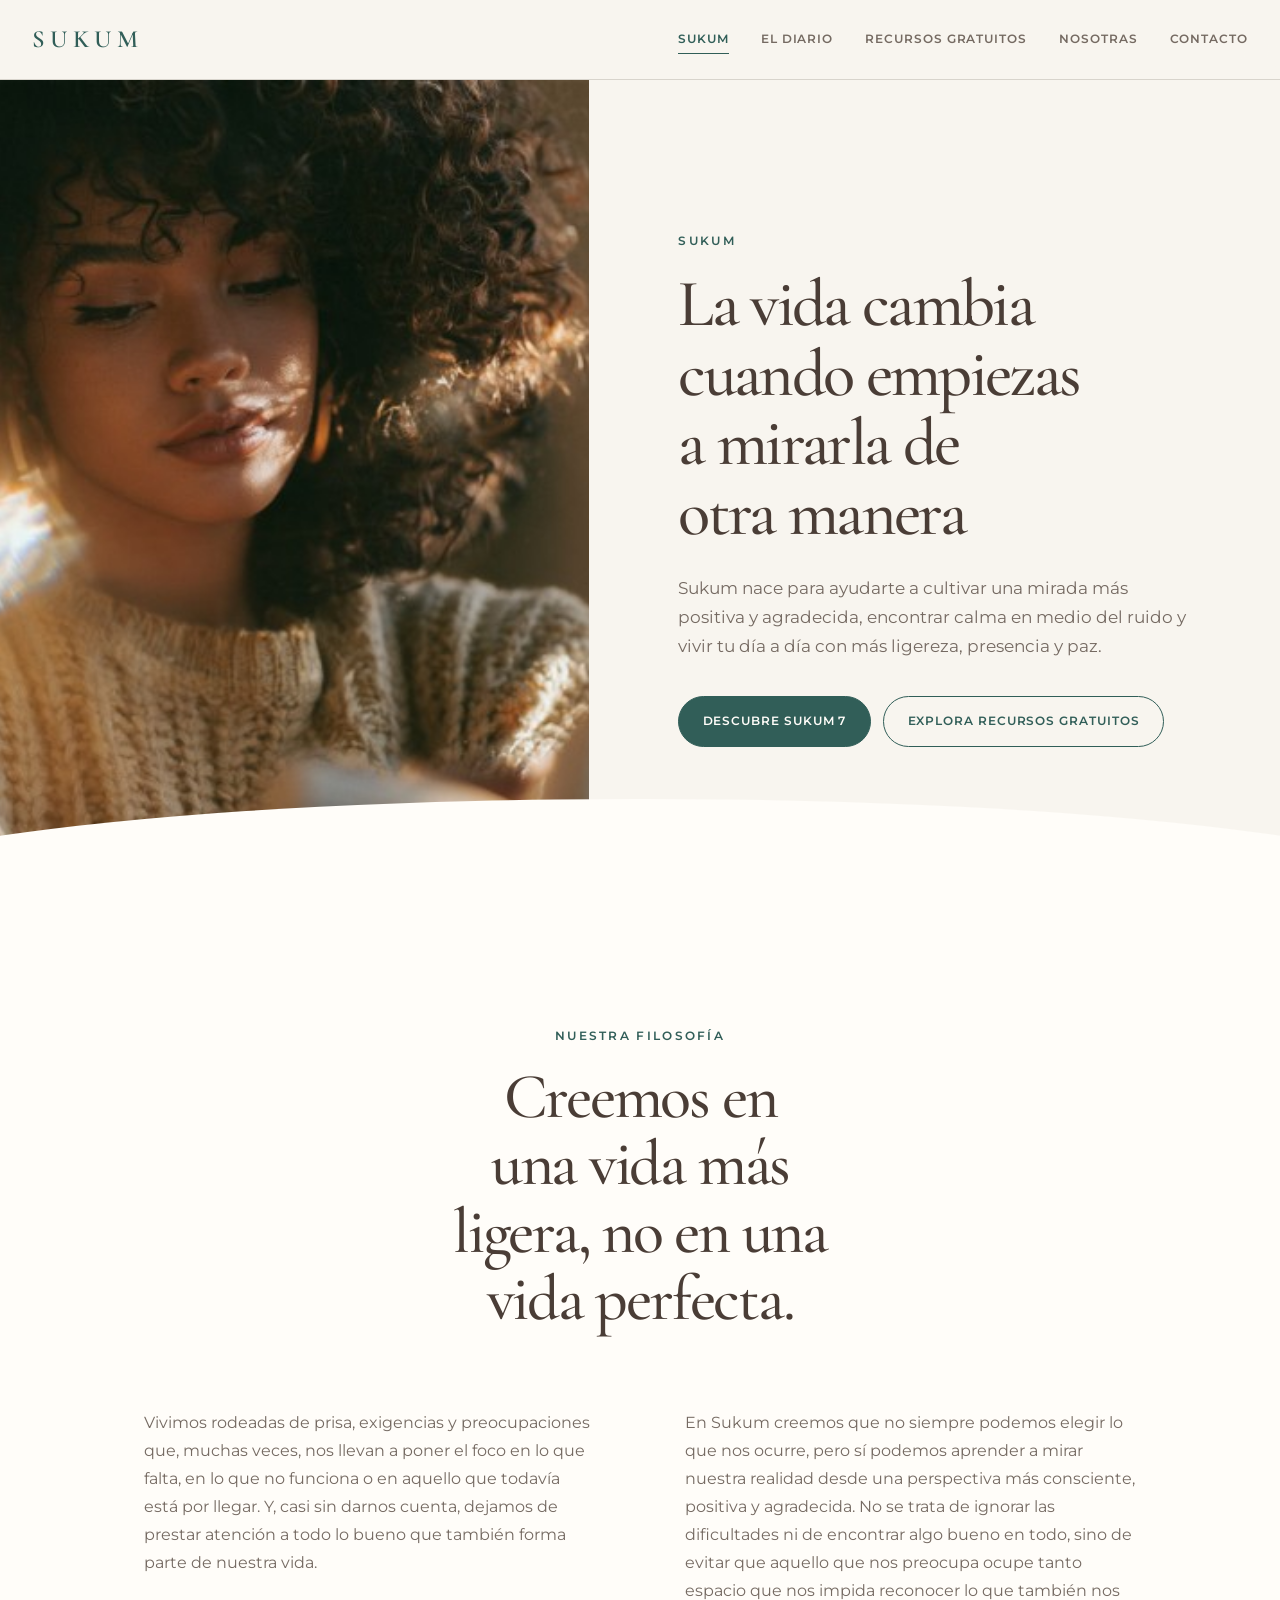
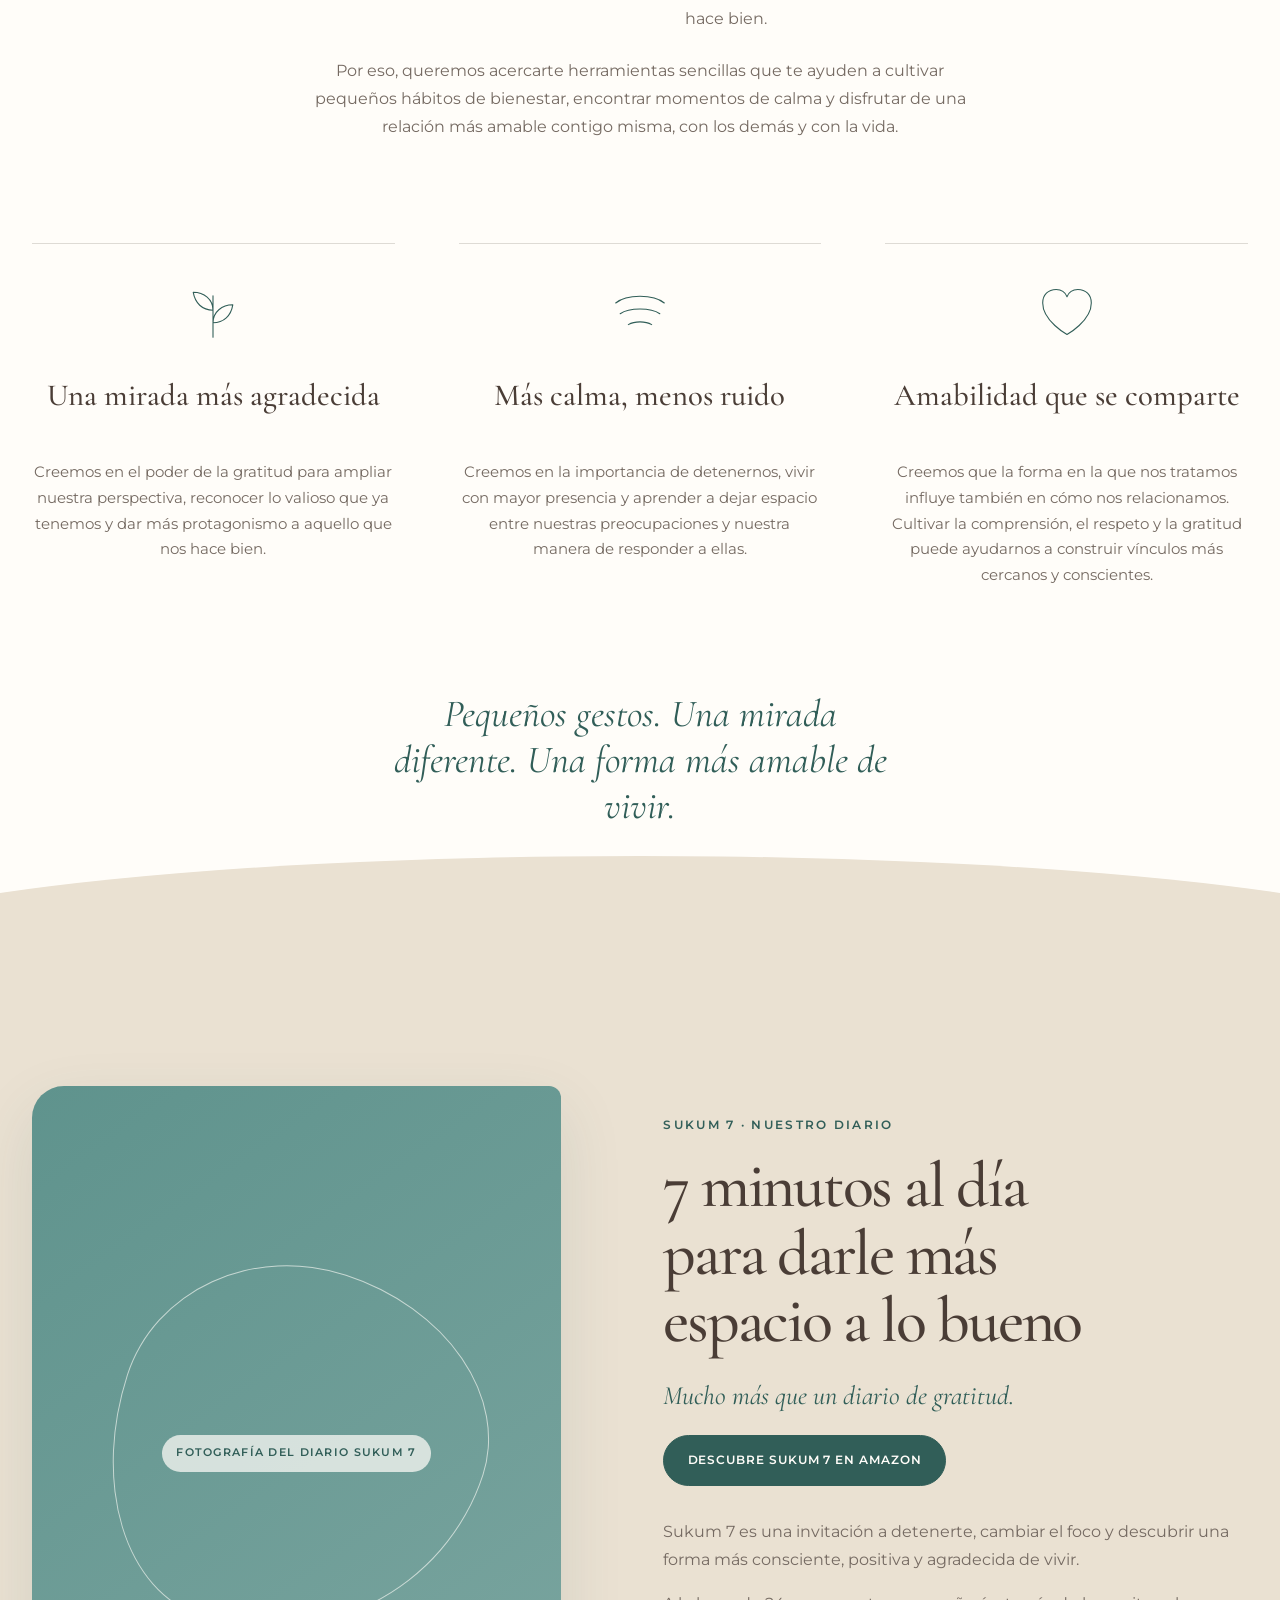
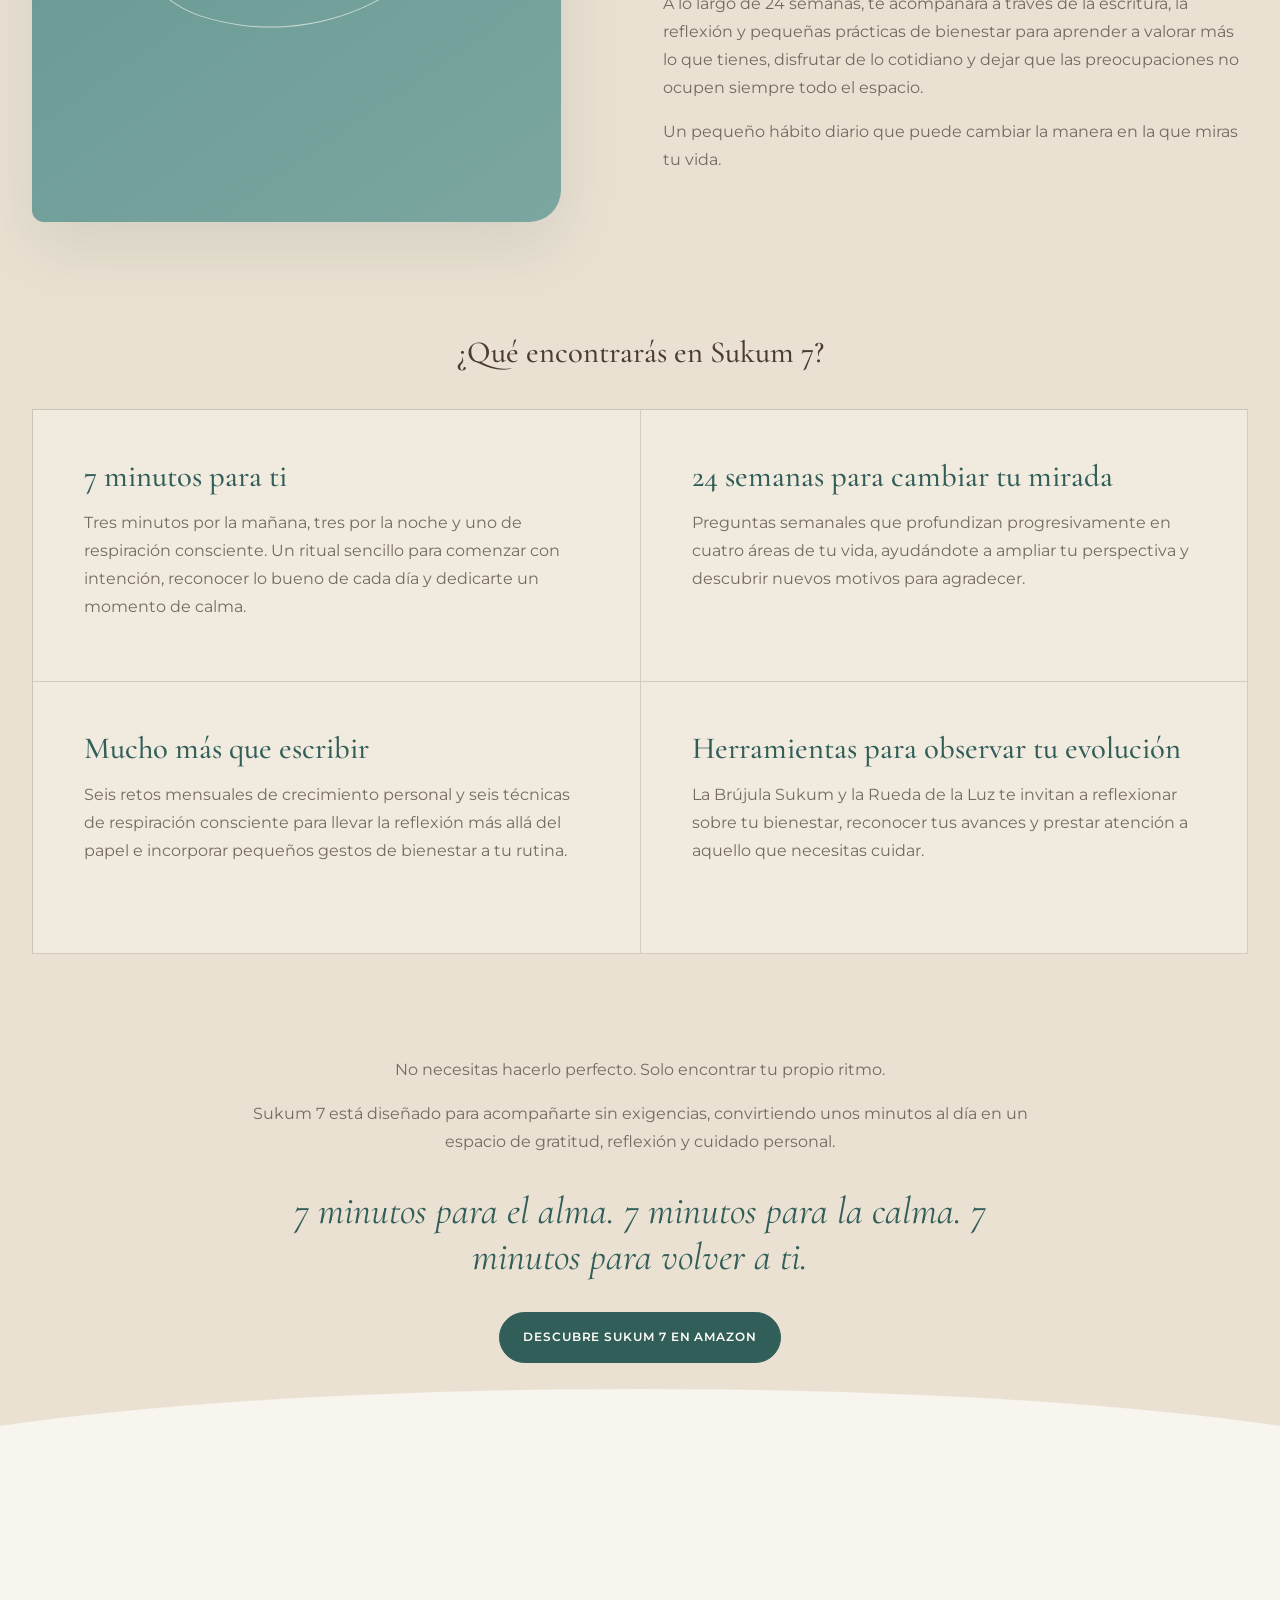
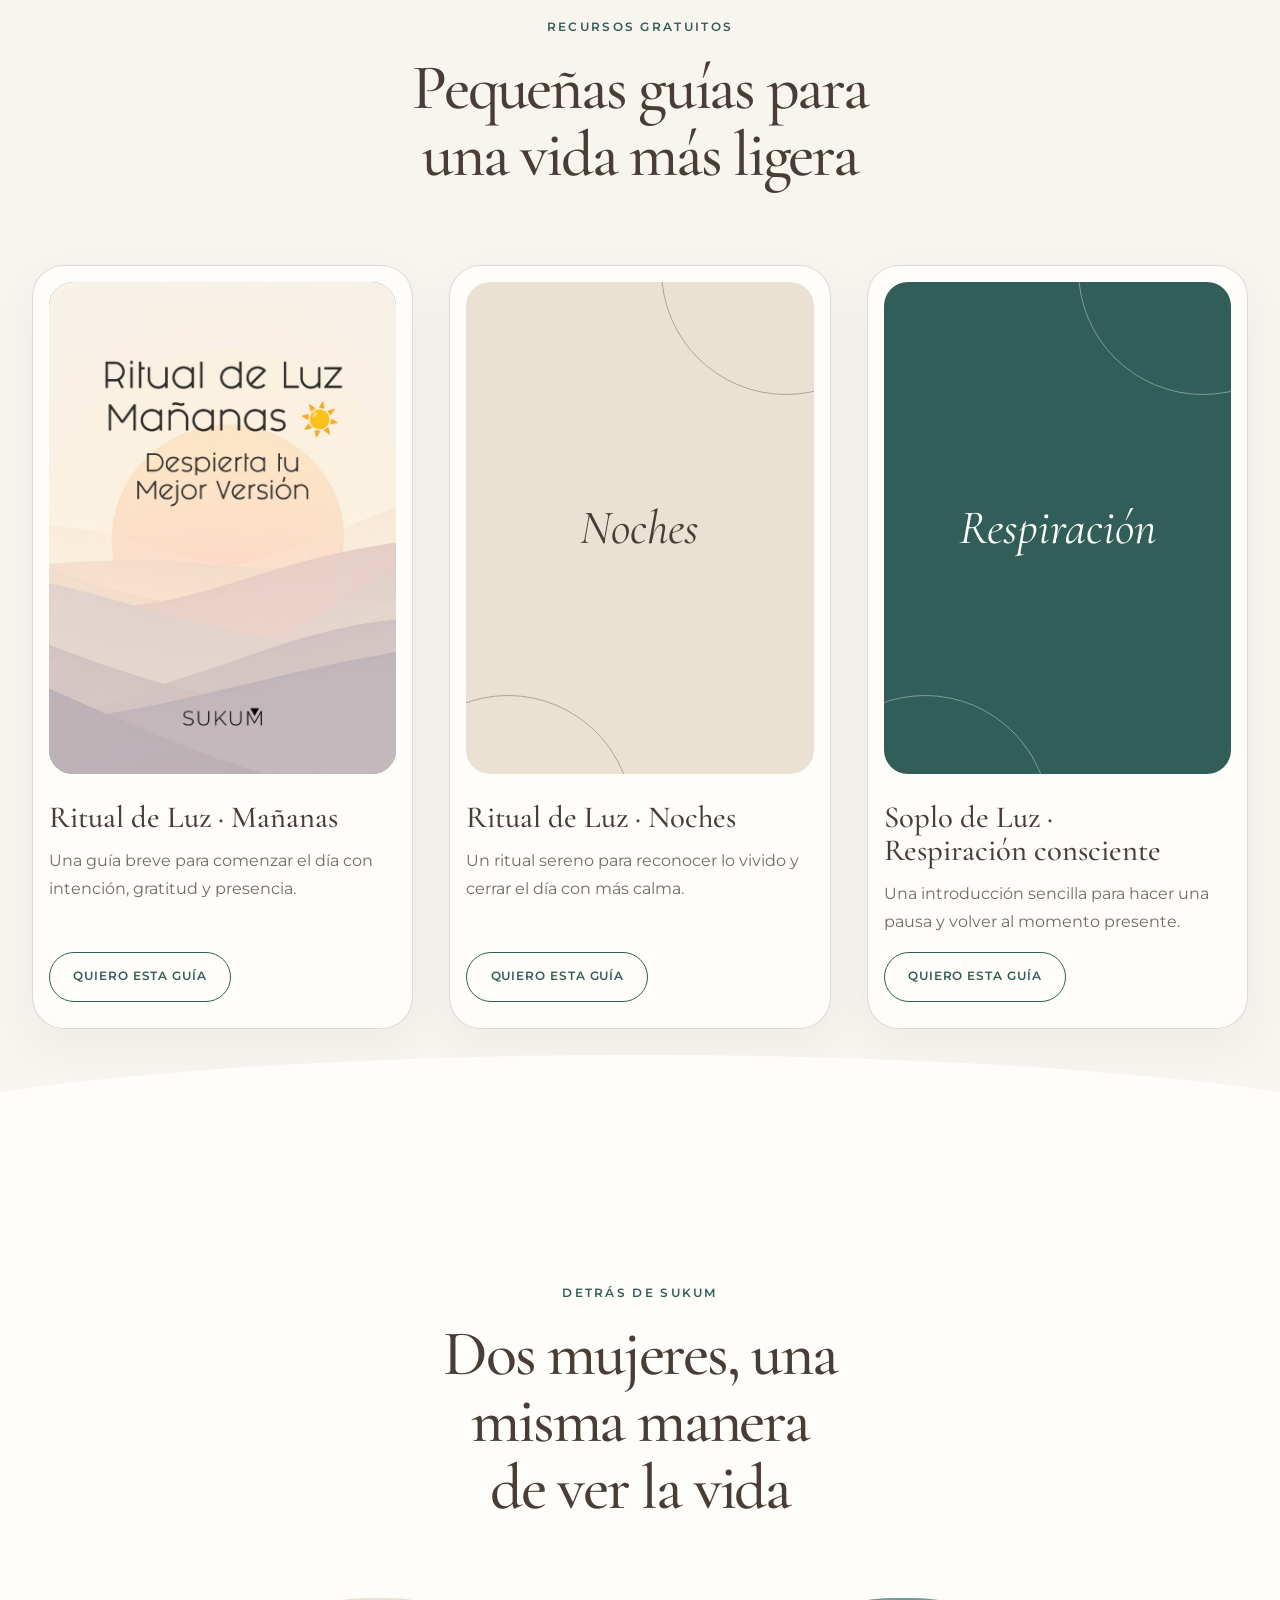
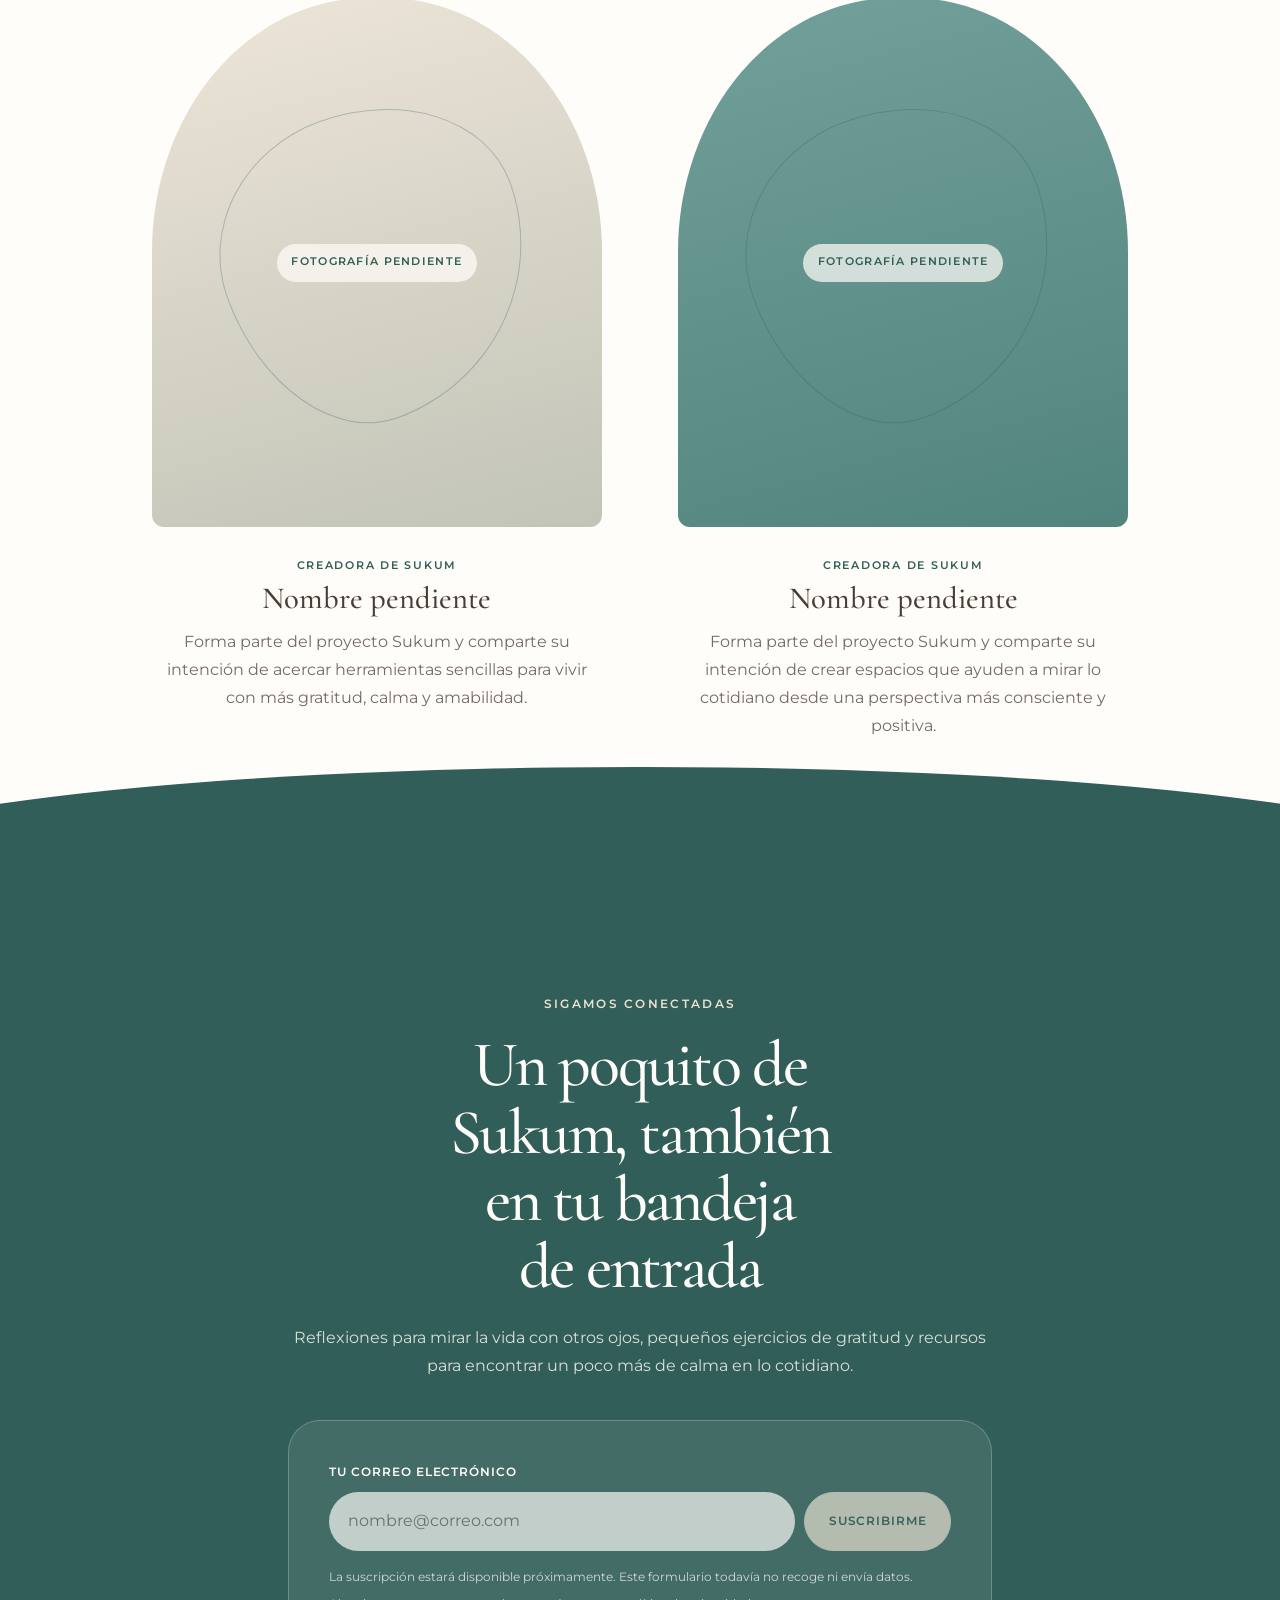
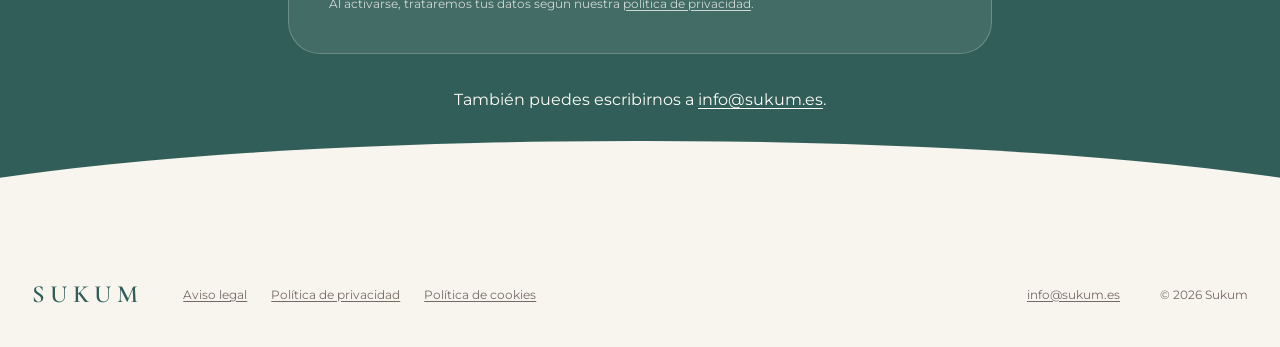
==== index.html @ 8a66da4a "Añade la portada de Ritual de Luz Mañanas a recursos Co-authored-by: Cursor <cursoragent@cursor.com>" ====
<!DOCTYPE html>
<html lang="es">
<head>
  <meta charset="UTF-8" />
  <meta name="viewport" content="width=device-width, initial-scale=1.0" />
  <title>Sukum · Una mirada más positiva, agradecida y consciente</title>
  <meta
    name="description"
    content="Descubre Sukum 7, recursos gratuitos y pequeñas prácticas para vivir con más gratitud, calma y presencia."
  />
  <meta property="og:type" content="website" />
  <meta property="og:title" content="Sukum · Una mirada diferente" />
  <meta
    property="og:description"
    content="Herramientas para cultivar una mirada más positiva y agradecida."
  />
  <link rel="preconnect" href="https://fonts.googleapis.com" />
  <link rel="preconnect" href="https://fonts.gstatic.com" crossorigin />
  <link
    href="https://fonts.googleapis.com/css2?family=Cormorant+Garamond:ital,wght@0,400;0,500;0,600;1,400&family=Montserrat:wght@300;400;500;600&display=swap"
    rel="stylesheet"
  />
  <link rel="stylesheet" href="styles.css" />
  <script type="application/ld+json">
    {
      "@context": "https://schema.org",
      "@graph": [
        {
          "@type": "Organization",
          "name": "Sukum",
          "email": "info@sukum.es"
        },
        {
          "@type": "Product",
          "name": "Sukum 7",
          "description": "Un diario de gratitud y bienestar para cultivar una mirada más consciente, positiva y agradecida.",
          "brand": {
            "@type": "Brand",
            "name": "Sukum"
          }
        }
      ]
    }
  </script>
  <script src="scripts/site.js" defer></script>
</head>
<body>
  <a class="skip-link" href="#contenido">Saltar al contenido</a>

  <header class="site-header" data-header>
    <a class="brand" href="#inicio" aria-label="Sukum, ir al inicio">SUKUM</a>
    <button
      class="menu-toggle"
      type="button"
      aria-expanded="false"
      aria-controls="primary-navigation"
      data-menu-toggle
    >
      <span class="sr-only">Abrir menú</span>
      <span aria-hidden="true"></span>
      <span aria-hidden="true"></span>
    </button>
    <nav
      id="primary-navigation"
      class="primary-navigation"
      aria-label="Navegación principal"
      data-navigation
    >
      <a href="#inicio">Sukum</a>
      <a href="#diario">El diario</a>
      <a href="#recursos">Recursos gratuitos</a>
      <a href="#nosotras">Nosotras</a>
      <a href="#contacto">Contacto</a>
    </nav>
  </header>

  <main id="contenido">
    <section id="inicio" class="hero" aria-labelledby="titulo-inicio">
      <div class="hero-visual">
        <img
          src="images/portada.jpg"
          width="1024"
          height="457"
          fetchpriority="high"
          alt="Mujer de pelo rizado leyendo un libro junto a una ventana, con luz cálida de la mañana"
        >
      </div>
      <div class="hero-content">
        <p class="eyebrow">Sukum</p>
        <h1 id="titulo-inicio">La vida cambia cuando empiezas a mirarla de otra manera</h1>
        <p class="lead">
          Sukum nace para ayudarte a cultivar una mirada más positiva y agradecida,
          encontrar calma en medio del ruido y vivir tu día a día con más ligereza,
          presencia y paz.
        </p>
        <div class="button-group">
          <a class="button button-primary" href="#diario">Descubre Sukum 7</a>
          <a class="button button-secondary" href="#recursos">Explora recursos gratuitos</a>
        </div>
      </div>
    </section>

    <section id="filosofia" class="section philosophy" aria-labelledby="titulo-filosofia">
      <div class="section-inner">
        <p class="eyebrow">Nuestra filosofía</p>
        <h2 id="titulo-filosofia">Creemos en una vida más ligera, no en una vida perfecta.</h2>
        <div class="editorial-copy">
          <p>
            Vivimos rodeadas de prisa, exigencias y preocupaciones que, muchas veces, nos
            llevan a poner el foco en lo que falta, en lo que no funciona o en aquello que
            todavía está por llegar. Y, casi sin darnos cuenta, dejamos de prestar atención
            a todo lo bueno que también forma parte de nuestra vida.
          </p>
          <p>
            En Sukum creemos que no siempre podemos elegir lo que nos ocurre, pero sí podemos
            aprender a mirar nuestra realidad desde una perspectiva más consciente, positiva
            y agradecida. No se trata de ignorar las dificultades ni de encontrar algo bueno
            en todo, sino de evitar que aquello que nos preocupa ocupe tanto espacio que nos
            impida reconocer lo que también nos hace bien.
          </p>
          <p>
            Por eso, queremos acercarte herramientas sencillas que te ayuden a cultivar
            pequeños hábitos de bienestar, encontrar momentos de calma y disfrutar de una
            relación más amable contigo misma, con los demás y con la vida.
          </p>
        </div>

        <div class="pillars">
          <article class="pillar">
            <svg viewBox="0 0 80 80" aria-hidden="true" focusable="false">
              <path d="M40 68V22M40 38C28 38 20 30 18 18c12 0 22 8 22 20Zm0 14c12 0 20-8 22-20-12 0-22 8-22 20Z" />
            </svg>
            <h3>Una mirada más agradecida</h3>
            <p>
              Creemos en el poder de la gratitud para ampliar nuestra perspectiva, reconocer
              lo valioso que ya tenemos y dar más protagonismo a aquello que nos hace bien.
            </p>
          </article>
          <article class="pillar">
            <svg viewBox="0 0 80 80" aria-hidden="true" focusable="false">
              <path d="M13 30c12-10 42-10 54 0M18 42c10-7 34-7 44 0M27 54c7-4 19-4 26 0" />
            </svg>
            <h3>Más calma, menos ruido</h3>
            <p>
              Creemos en la importancia de detenernos, vivir con mayor presencia y aprender a
              dejar espacio entre nuestras preocupaciones y nuestra manera de responder a ellas.
            </p>
          </article>
          <article class="pillar">
            <svg viewBox="0 0 80 80" aria-hidden="true" focusable="false">
              <path d="M40 65S13 50 13 30c0-9 6-15 15-15 6 0 10 3 12 8 2-5 6-8 12-8 9 0 15 6 15 15 0 20-27 35-27 35Z" />
            </svg>
            <h3>Amabilidad que se comparte</h3>
            <p>
              Creemos que la forma en la que nos tratamos influye también en cómo nos
              relacionamos. Cultivar la comprensión, el respeto y la gratitud puede ayudarnos
              a construir vínculos más cercanos y conscientes.
            </p>
          </article>
        </div>
        <p class="section-closing">
          Pequeños gestos. Una mirada diferente. Una forma más amable de vivir.
        </p>
      </div>
    </section>

    <section id="diario" class="section journal" aria-labelledby="titulo-diario">
      <div class="section-inner">
        <div class="journal-intro">
          <div class="journal-visual" role="img" aria-label="Espacio reservado para una fotografía de Sukum 7 abierto">
            <span>Fotografía del diario Sukum 7</span>
          </div>
          <div class="journal-content">
            <p class="eyebrow">Sukum 7 · Nuestro diario</p>
            <h2 id="titulo-diario">7 minutos al día para darle más espacio a lo bueno</h2>
            <p class="subtitle">Mucho más que un diario de gratitud.</p>
            <a
              class="button button-primary"
              href="https://www.amazon.es/dp/B0HQ4X8MDZ"
              target="_blank"
              rel="noopener noreferrer"
            >Descubre Sukum 7 en Amazon</a>
            <p>
              Sukum 7 es una invitación a detenerte, cambiar el foco y descubrir una forma
              más consciente, positiva y agradecida de vivir.
            </p>
            <p>
              A lo largo de 24 semanas, te acompañará a través de la escritura, la reflexión
              y pequeñas prácticas de bienestar para aprender a valorar más lo que tienes,
              disfrutar de lo cotidiano y dejar que las preocupaciones no ocupen siempre todo
              el espacio.
            </p>
            <p>Un pequeño hábito diario que puede cambiar la manera en la que miras tu vida.</p>
          </div>
        </div>

        <h3 class="benefits-title">¿Qué encontrarás en Sukum 7?</h3>
        <div class="benefits">
          <article class="benefit">
            <h3>7 minutos para ti</h3>
            <p>
              Tres minutos por la mañana, tres por la noche y uno de respiración consciente.
              Un ritual sencillo para comenzar con intención, reconocer lo bueno de cada día
              y dedicarte un momento de calma.
            </p>
          </article>
          <article class="benefit">
            <h3>24 semanas para cambiar tu mirada</h3>
            <p>
              Preguntas semanales que profundizan progresivamente en cuatro áreas de tu vida,
              ayudándote a ampliar tu perspectiva y descubrir nuevos motivos para agradecer.
            </p>
          </article>
          <article class="benefit">
            <h3>Mucho más que escribir</h3>
            <p>
              Seis retos mensuales de crecimiento personal y seis técnicas de respiración
              consciente para llevar la reflexión más allá del papel e incorporar pequeños
              gestos de bienestar a tu rutina.
            </p>
          </article>
          <article class="benefit">
            <h3>Herramientas para observar tu evolución</h3>
            <p>
              La Brújula Sukum y la Rueda de la Luz te invitan a reflexionar sobre tu
              bienestar, reconocer tus avances y prestar atención a aquello que necesitas cuidar.
            </p>
          </article>
        </div>

        <div class="journal-closing">
          <p>No necesitas hacerlo perfecto. Solo encontrar tu propio ritmo.</p>
          <p>
            Sukum 7 está diseñado para acompañarte sin exigencias, convirtiendo unos minutos
            al día en un espacio de gratitud, reflexión y cuidado personal.
          </p>
          <p class="signature">
            7 minutos para el alma. 7 minutos para la calma. 7 minutos para volver a ti.
          </p>
          <a
            class="button button-primary"
            href="https://www.amazon.es/dp/B0HQ4X8MDZ"
            target="_blank"
            rel="noopener noreferrer"
          >Descubre Sukum 7 en Amazon</a>
        </div>
      </div>
    </section>

    <section id="recursos" class="section resources" aria-labelledby="titulo-recursos">
      <div class="section-inner">
        <p class="eyebrow">Recursos gratuitos</p>
        <h2 id="titulo-recursos">Pequeñas guías para una vida más ligera</h2>
        <div class="resource-grid">
          <article class="resource-card">
            <div class="resource-cover">
              <img
                src="images/ritual-de-luz-mananas.jpg"
                width="724"
                height="1024"
                loading="lazy"
                alt="Portada de la guía Ritual de Luz Mañanas: Despierta tu mejor versión"
              >
            </div>
            <h3>Ritual de Luz · Mañanas</h3>
            <p>Una guía breve para comenzar el día con intención, gratitud y presencia.</p>
            <button class="button button-secondary" type="button" data-resource-open>
              Quiero esta guía
            </button>
          </article>
          <article class="resource-card">
            <div class="resource-cover" aria-hidden="true"><span>Noches</span></div>
            <h3>Ritual de Luz · Noches</h3>
            <p>Un ritual sereno para reconocer lo vivido y cerrar el día con más calma.</p>
            <button class="button button-secondary" type="button" data-resource-open>
              Quiero esta guía
            </button>
          </article>
          <article class="resource-card">
            <div class="resource-cover" aria-hidden="true"><span>Respiración</span></div>
            <h3>Soplo de Luz · Respiración consciente</h3>
            <p>Una introducción sencilla para hacer una pausa y volver al momento presente.</p>
            <button class="button button-secondary" type="button" data-resource-open>
              Quiero esta guía
            </button>
          </article>
        </div>
      </div>
    </section>

    <section id="nosotras" class="section creators" aria-labelledby="titulo-nosotras">
      <div class="section-inner">
        <p class="eyebrow">Detrás de Sukum</p>
        <h2 id="titulo-nosotras">Dos mujeres, una misma manera de ver la vida</h2>
        <div class="creator-grid">
          <article class="creator" data-content="provisional">
            <div class="creator-photo" role="img" aria-label="Fotografía pendiente de la primera creadora">
              <span>Fotografía pendiente</span>
            </div>
            <p class="creator-role">Creadora de Sukum</p>
            <h3>Nombre pendiente</h3>
            <!-- Sustituir este texto cuando se apruebe la biografía definitiva. -->
            <p>
              Forma parte del proyecto Sukum y comparte su intención de acercar herramientas
              sencillas para vivir con más gratitud, calma y amabilidad.
            </p>
          </article>
          <article class="creator" data-content="provisional">
            <div class="creator-photo" role="img" aria-label="Fotografía pendiente de la segunda creadora">
              <span>Fotografía pendiente</span>
            </div>
            <p class="creator-role">Creadora de Sukum</p>
            <h3>Nombre pendiente</h3>
            <!-- Sustituir este texto cuando se apruebe la biografía definitiva. -->
            <p>
              Forma parte del proyecto Sukum y comparte su intención de crear espacios que
              ayuden a mirar lo cotidiano desde una perspectiva más consciente y positiva.
            </p>
          </article>
        </div>
      </div>
    </section>

    <section id="contacto" class="section newsletter" aria-labelledby="titulo-contacto">
      <div class="section-inner">
        <p class="eyebrow">Sigamos conectadas</p>
        <h2 id="titulo-contacto">Un poquito de Sukum, también en tu bandeja de entrada</h2>
        <p>
          Reflexiones para mirar la vida con otros ojos, pequeños ejercicios de gratitud y
          recursos para encontrar un poco más de calma en lo cotidiano.
        </p>
        <form class="newsletter-form" data-brevo-pending>
          <label for="newsletter-email">Tu correo electrónico</label>
          <div class="form-row">
            <input
              id="newsletter-email"
              name="email"
              type="email"
              autocomplete="email"
              placeholder="nombre@correo.com"
              disabled
            />
            <button class="button button-primary" type="submit" disabled>Suscribirme</button>
          </div>
          <p class="form-status" role="status" data-form-status>
            La suscripción estará disponible próximamente. Este formulario todavía no recoge
            ni envía datos.
          </p>
          <p class="privacy-note">
            Al activarse, trataremos tus datos según nuestra
            <a href="privacidad.html">política de privacidad</a>.
          </p>
        </form>
        <p class="contact-line">
          También puedes escribirnos a <a href="mailto:info@sukum.es">info@sukum.es</a>.
        </p>
      </div>
    </section>
  </main>

  <dialog class="resource-dialog" aria-labelledby="resource-dialog-title" data-resource-dialog>
    <div class="dialog-content">
      <button class="dialog-close" type="button" aria-label="Cerrar" data-dialog-close>×</button>
      <h2 id="resource-dialog-title">Este recurso estará disponible próximamente</h2>
      <p>
        Estamos preparando la entrega de las guías gratuitas. Por ahora no solicitamos,
        recogemos ni almacenamos ningún dato personal.
      </p>
      <button class="button button-secondary" type="button" data-dialog-close>Entendido</button>
    </div>
  </dialog>

  <footer class="site-footer">
    <a class="brand" href="#inicio" aria-label="Sukum, ir al inicio">SUKUM</a>
    <nav aria-label="Enlaces legales">
      <a href="aviso-legal.html">Aviso legal</a>
      <a href="privacidad.html">Política de privacidad</a>
      <a href="cookies.html">Política de cookies</a>
    </nav>
    <p><a href="mailto:info@sukum.es">info@sukum.es</a></p>
    <p>&copy; 2026 Sukum</p>
  </footer>
</body>
</html>
---- styles.css ----
:root {
  --green: #5f938d;
  --green-dark: #315e58;
  --beige: #eae1d2;
  --ivory: #f8f5ef;
  --gold: #b79a62;
  --ink: #4a3d36;
  --muted: #756a62;
  --line: rgba(74, 61, 54, 0.18);
  --white: #fffdf9;
  --radius-sm: 0.75rem;
  --radius-lg: 2rem;
  --shadow: 0 1.5rem 4rem rgba(49, 94, 88, 0.12);
  --content: 76rem;
}

*,
*::before,
*::after {
  box-sizing: border-box;
}

html {
  scroll-behavior: smooth;
  scroll-padding-top: 5rem;
}

body {
  overflow-x: clip;
  margin: 0;
  color: var(--ink);
  background: var(--ivory);
  font-family: "Montserrat", Arial, sans-serif;
  font-size: 1rem;
  font-weight: 400;
  line-height: 1.75;
  text-rendering: optimizeLegibility;
}

body:has(dialog[open]) {
  overflow: hidden;
}

h1,
h2,
h3,
p {
  margin-top: 0;
}

h1,
h2,
h3 {
  color: var(--ink);
  font-family: "Cormorant Garamond", Georgia, serif;
  font-weight: 500;
  line-height: 1.05;
  text-wrap: balance;
}

h1 {
  font-size: clamp(3.4rem, 6.6vw, 6.5rem);
  letter-spacing: -0.04em;
}

h2 {
  font-size: clamp(2.8rem, 5vw, 5rem);
  letter-spacing: -0.035em;
}

h3 {
  font-size: clamp(1.75rem, 2.4vw, 2.3rem);
}

a {
  color: inherit;
}

button,
input {
  font: inherit;
}

button {
  color: inherit;
}

::selection {
  color: var(--white);
  background: var(--green-dark);
}

:focus-visible {
  outline: 0.2rem solid var(--green-dark);
  outline-offset: 0.25rem;
}

.sr-only {
  position: absolute;
  width: 1px;
  height: 1px;
  padding: 0;
  margin: -1px;
  overflow: hidden;
  clip: rect(0, 0, 0, 0);
  white-space: nowrap;
  border: 0;
}

.skip-link {
  position: fixed;
  top: 0.75rem;
  left: 0.75rem;
  z-index: 100;
  padding: 0.7rem 1rem;
  color: var(--white);
  background: var(--green-dark);
  border-radius: var(--radius-sm);
  font-size: 0.8rem;
  font-weight: 600;
  text-decoration: none;
  transform: translateY(-160%);
}

.skip-link:focus {
  transform: translateY(0);
}

.site-header {
  position: sticky;
  top: 0;
  z-index: 20;
  display: flex;
  min-height: 5rem;
  align-items: center;
  justify-content: space-between;
  gap: 2rem;
  padding: 0.8rem max(1.5rem, calc((100vw - var(--content)) / 2));
  background: rgba(248, 245, 239, 0.9);
  border-bottom: 1px solid var(--line);
  backdrop-filter: blur(1rem);
  -webkit-backdrop-filter: blur(1rem);
}

.brand {
  flex: 0 0 auto;
  color: var(--green-dark);
  font-family: "Cormorant Garamond", Georgia, serif;
  font-size: 1.55rem;
  font-weight: 600;
  letter-spacing: 0.22em;
  line-height: 1;
  text-decoration: none;
}

.primary-navigation {
  display: flex;
  align-items: center;
  gap: clamp(1rem, 2.5vw, 2.4rem);
}

.primary-navigation a {
  position: relative;
  padding-block: 0.45rem;
  color: var(--muted);
  font-size: 0.73rem;
  font-weight: 600;
  letter-spacing: 0.08em;
  line-height: 1.3;
  text-decoration: none;
  text-transform: uppercase;
}

.primary-navigation a::after {
  position: absolute;
  right: 0;
  bottom: 0;
  left: 0;
  height: 0.1rem;
  content: "";
  background: var(--green-dark);
  transform: scaleX(0);
  transform-origin: right;
  transition: transform 180ms ease;
}

.primary-navigation a:hover,
.primary-navigation a[aria-current="page"] {
  color: var(--green-dark);
}

.primary-navigation a:hover::after,
.primary-navigation a[aria-current="page"]::after {
  transform: scaleX(1);
  transform-origin: left;
}

.menu-toggle {
  display: none;
  width: 2.75rem;
  height: 2.75rem;
  align-items: center;
  justify-content: center;
  gap: 0.4rem;
  padding: 0;
  background: transparent;
  border: 1px solid var(--line);
  border-radius: 50%;
  cursor: pointer;
}

.menu-toggle span[aria-hidden="true"] {
  position: absolute;
  width: 1.15rem;
  height: 1px;
  background: var(--green-dark);
  transition: transform 180ms ease;
}

.menu-toggle span[aria-hidden="true"]:nth-of-type(2) {
  transform: translateY(-0.25rem);
}

.menu-toggle span[aria-hidden="true"]:last-of-type {
  transform: translateY(0.25rem);
}

.menu-toggle[aria-expanded="true"] span[aria-hidden="true"]:nth-of-type(2) {
  transform: rotate(45deg);
}

.menu-toggle[aria-expanded="true"] span[aria-hidden="true"]:last-of-type {
  transform: rotate(-45deg);
}

.hero {
  display: grid;
  min-height: calc(100svh - 5rem);
  grid-template-columns: minmax(0, 0.92fr) minmax(0, 1.08fr);
  background: var(--ivory);
}

.hero-visual,
.journal-visual,
.creator-photo {
  position: relative;
  display: grid;
  isolation: isolate;
  place-items: center;
  overflow: hidden;
}

.hero-visual {
  min-height: 40rem;
  background:
    linear-gradient(155deg, rgba(49, 94, 88, 0.07), rgba(49, 94, 88, 0.28)),
    var(--beige);
}

.hero-visual img {
  position: absolute;
  inset: 0;
  width: 100%;
  height: 100%;
  object-fit: cover;
  object-position: 30% center;
}

.hero-visual:has(img)::before,
.hero-visual:has(img)::after {
  display: none;
}

.hero-visual::before,
.journal-visual::before,
.creator-photo::before {
  position: absolute;
  z-index: -1;
  width: min(25rem, 72%);
  aspect-ratio: 1;
  content: "";
  border: 1px solid rgba(255, 253, 249, 0.72);
  border-radius: 48% 52% 61% 39% / 44% 40% 60% 56%;
  transform: rotate(-12deg);
}

.hero-visual::after {
  position: absolute;
  right: 9%;
  bottom: -8%;
  z-index: -1;
  width: 42%;
  aspect-ratio: 0.7;
  content: "";
  border: 1px solid rgba(49, 94, 88, 0.38);
  border-width: 1px 0 0 1px;
  border-radius: 100% 0 0;
  transform: rotate(-8deg);
}

.hero-visual span,
.journal-visual span,
.creator-photo span {
  padding: 0.6rem 0.9rem;
  color: var(--green-dark);
  background: rgba(255, 253, 249, 0.72);
  border-radius: 999px;
  font-size: 0.67rem;
  font-weight: 600;
  letter-spacing: 0.12em;
  text-align: center;
  text-transform: uppercase;
}

.hero-content {
  display: flex;
  max-width: 46rem;
  flex-direction: column;
  justify-content: center;
  padding: clamp(4rem, 6vw, 6rem) clamp(2rem, 7vw, 8rem);
}

.hero h1 {
  max-width: 14ch;
  font-size: clamp(3.2rem, 5.2vw, 5.2rem);
  margin-bottom: 1.6rem;
}

.eyebrow {
  margin-bottom: 1.2rem;
  color: var(--green-dark);
  font-size: 0.72rem;
  font-weight: 600;
  letter-spacing: 0.2em;
  line-height: 1.4;
  text-transform: uppercase;
}

.lead {
  max-width: 38rem;
  margin-bottom: 2.2rem;
  color: var(--muted);
  font-size: clamp(1rem, 1.3vw, 1.12rem);
}

.button-group {
  display: flex;
  flex-wrap: wrap;
  gap: 0.8rem;
}

.button {
  display: inline-flex;
  min-height: 3.15rem;
  align-items: center;
  justify-content: center;
  padding: 0.8rem 1.45rem;
  border: 1px solid var(--green-dark);
  border-radius: 999px;
  cursor: pointer;
  font-size: 0.72rem;
  font-weight: 600;
  letter-spacing: 0.08em;
  line-height: 1.3;
  text-align: center;
  text-decoration: none;
  text-transform: uppercase;
  transition:
    color 180ms ease,
    background-color 180ms ease,
    border-color 180ms ease,
    transform 180ms ease;
}

.button:hover {
  transform: translateY(-0.12rem);
}

.button-primary {
  color: var(--white);
  background: var(--green-dark);
}

.button-primary:hover {
  background: var(--green);
  border-color: var(--green);
}

.button-secondary {
  color: var(--green-dark);
  background: transparent;
}

.button-secondary:hover {
  color: var(--white);
  background: var(--green-dark);
}

.button:disabled,
input:disabled {
  cursor: not-allowed;
  opacity: 0.68;
}

.button:disabled:hover {
  transform: none;
}

.section {
  padding: clamp(6rem, 10vw, 10rem) max(1.5rem, calc((100vw - var(--content)) / 2));
}

/* Transiciones curvas entre secciones: cada bloque "sube" sobre el anterior
   con una cúpula suave del mismo color que su fondo. */
.section,
.site-footer {
  --curve: clamp(3rem, 8vw, 7.5rem);
  position: relative;
}

.section::before,
.site-footer::before {
  position: absolute;
  top: calc(var(--curve) * -1 + 1px);
  left: -15%;
  width: 130%;
  height: var(--curve);
  background: inherit;
  border-radius: 50% 50% 0 0 / 100% 100% 0 0;
  content: "";
  pointer-events: none;
}

.section-inner {
  width: 100%;
  max-width: var(--content);
  margin-inline: auto;
}

.section h2 {
  max-width: 18ch;
  margin-bottom: clamp(3rem, 6vw, 5.5rem);
}

.philosophy {
  background: var(--white);
}

.philosophy .section-inner > .eyebrow,
.philosophy .section-inner > h2,
.resources .section-inner > .eyebrow,
.resources .section-inner > h2,
.creators .section-inner > .eyebrow,
.creators .section-inner > h2 {
  margin-inline: auto;
  text-align: center;
}

.philosophy .section-inner > h2 {
  max-width: 15ch;
}

.editorial-copy {
  display: grid;
  max-width: 62rem;
  grid-template-columns: repeat(2, minmax(0, 1fr));
  gap: 1.5rem clamp(2rem, 7vw, 6rem);
  margin: 0 auto clamp(4.5rem, 8vw, 7rem);
  color: var(--muted);
}

.editorial-copy p {
  margin-bottom: 0;
}

.editorial-copy p:last-child {
  grid-column: 1 / -1;
  max-width: 42rem;
  margin-inline: auto;
  text-align: center;
}

.pillars {
  display: grid;
  grid-template-columns: repeat(3, minmax(0, 1fr));
  gap: clamp(2rem, 5vw, 4.5rem);
}

.pillar {
  padding-top: 2rem;
  border-top: 1px solid var(--line);
  text-align: center;
}

.pillar svg {
  width: 4.5rem;
  height: 4.5rem;
  margin-bottom: 1.4rem;
  fill: none;
  stroke: var(--green-dark);
  stroke-linecap: round;
  stroke-linejoin: round;
  stroke-width: 1.2;
}

.pillar h3 {
  min-height: 2.1em;
  margin-bottom: 1rem;
}

.pillar p {
  margin-bottom: 0;
  color: var(--muted);
  font-size: 0.92rem;
}

.section-closing,
.signature {
  color: var(--green-dark);
  font-family: "Cormorant Garamond", Georgia, serif;
  font-size: clamp(1.8rem, 3vw, 2.65rem);
  font-style: italic;
  line-height: 1.2;
}

.section-closing {
  max-width: 30ch;
  margin: clamp(4rem, 8vw, 7rem) auto 0;
  text-align: center;
}

.journal {
  background: var(--beige);
}

.journal-intro {
  display: grid;
  grid-template-columns: minmax(0, 0.95fr) minmax(0, 1.05fr);
  align-items: center;
  gap: clamp(3rem, 8vw, 7rem);
}

.journal-visual {
  min-height: 46rem;
  background:
    linear-gradient(145deg, rgba(95, 147, 141, 0.3), rgba(255, 253, 249, 0.18)),
    var(--green);
  border-radius: var(--radius-lg) var(--radius-sm) var(--radius-lg) var(--radius-sm);
  box-shadow: var(--shadow);
}

.journal-visual::before {
  width: 70%;
  border-color: rgba(255, 253, 249, 0.62);
  transform: rotate(18deg);
}

.journal-content h2 {
  margin-bottom: 1.2rem;
}

.journal-content > p:not(.eyebrow, .subtitle) {
  color: var(--muted);
}

.journal-content .button {
  margin: 1rem 0 2rem;
}

.subtitle {
  margin-bottom: 0;
  color: var(--green-dark);
  font-family: "Cormorant Garamond", Georgia, serif;
  font-size: 1.65rem;
  font-style: italic;
}

.benefits-title {
  margin: clamp(5rem, 9vw, 8rem) 0 2.5rem;
  text-align: center;
}

.benefits {
  display: grid;
  grid-template-columns: repeat(2, minmax(0, 1fr));
  border-top: 1px solid var(--line);
  border-left: 1px solid var(--line);
}

.benefit {
  min-height: 17rem;
  padding: clamp(2rem, 4vw, 3.5rem);
  background: rgba(255, 253, 249, 0.3);
  border-right: 1px solid var(--line);
  border-bottom: 1px solid var(--line);
}

.benefit h3 {
  margin-bottom: 1rem;
  color: var(--green-dark);
}

.benefit p {
  margin-bottom: 0;
  color: var(--muted);
}

.journal-closing {
  max-width: 50rem;
  margin: clamp(4rem, 8vw, 7rem) auto 0;
  text-align: center;
}

.journal-closing > p:not(.signature) {
  color: var(--muted);
}

.journal-closing .signature {
  margin: 2rem 0;
}

.resources {
  background: var(--ivory);
}

.resource-grid {
  display: grid;
  grid-template-columns: repeat(3, minmax(0, 1fr));
  gap: clamp(1.25rem, 3vw, 2.25rem);
}

.resource-card {
  display: flex;
  min-width: 0;
  flex-direction: column;
  padding: 1rem 1rem 1.6rem;
  background: var(--white);
  border: 1px solid var(--line);
  border-radius: var(--radius-lg);
  box-shadow: 0 1rem 3rem rgba(74, 61, 54, 0.06);
}

.resource-cover {
  position: relative;
  display: grid;
  aspect-ratio: 0.707;
  place-items: center;
  overflow: hidden;
  margin-bottom: 1.8rem;
  color: var(--white);
  background: var(--green);
  border-radius: calc(var(--radius-lg) - 0.5rem);
}

.resource-card:nth-child(2) .resource-cover {
  color: var(--ink);
  background: var(--beige);
}

.resource-card:nth-child(3) .resource-cover {
  background: var(--green-dark);
}

.resource-cover img {
  position: absolute;
  inset: 0;
  width: 100%;
  height: 100%;
  object-fit: cover;
}

.resource-cover:has(img)::before,
.resource-cover:has(img)::after {
  display: none;
}

.resource-cover::before,
.resource-cover::after {
  position: absolute;
  width: 72%;
  aspect-ratio: 1;
  content: "";
  border: 1px solid currentColor;
  border-radius: 50%;
  opacity: 0.38;
}

.resource-cover::before {
  top: -28%;
  right: -28%;
}

.resource-cover::after {
  bottom: -35%;
  left: -24%;
}

.resource-cover span {
  position: relative;
  font-family: "Cormorant Garamond", Georgia, serif;
  font-size: clamp(2rem, 4vw, 3rem);
  font-style: italic;
}

.resource-card h3 {
  margin: 0 0 0.8rem;
}

.resource-card p {
  color: var(--muted);
}

.resource-card .button {
  align-self: flex-start;
  margin-top: auto;
}

.creators {
  background: var(--white);
}

.creator-grid {
  display: grid;
  max-width: 61rem;
  grid-template-columns: repeat(2, minmax(0, 1fr));
  gap: clamp(2rem, 6vw, 5rem);
  margin-inline: auto;
}

.creator {
  text-align: center;
}

.creator-photo {
  aspect-ratio: 0.85;
  margin-bottom: 1.8rem;
  background:
    linear-gradient(165deg, rgba(255, 253, 249, 0.15), rgba(49, 94, 88, 0.22)),
    var(--beige);
  border-radius: 48% 48% var(--radius-sm) var(--radius-sm);
}

.creator-photo::before {
  width: 68%;
  border-color: rgba(49, 94, 88, 0.3);
  transform: rotate(-20deg);
}

.creator:nth-child(2) .creator-photo {
  background:
    linear-gradient(165deg, rgba(255, 253, 249, 0.12), rgba(49, 94, 88, 0.28)),
    var(--green);
}

.creator-role {
  margin-bottom: 0.5rem;
  color: var(--green-dark);
  font-size: 0.68rem;
  font-weight: 600;
  letter-spacing: 0.16em;
  text-transform: uppercase;
}

.creator h3 {
  margin-bottom: 0.8rem;
}

.creator > p:last-child {
  margin-bottom: 0;
  color: var(--muted);
}

.newsletter {
  color: var(--white);
  background: var(--green-dark);
  text-align: center;
}

.newsletter .section-inner {
  max-width: 60rem;
}

.newsletter .eyebrow {
  color: var(--beige);
}

.newsletter h2 {
  max-width: 15ch;
  margin: 0 auto 1.5rem;
  color: var(--white);
}

.newsletter .section-inner > p:not(.eyebrow, .contact-line) {
  max-width: 44rem;
  margin: 0 auto 2.5rem;
  color: rgba(255, 253, 249, 0.82);
}

.newsletter-form {
  max-width: 44rem;
  margin: 0 auto 2rem;
  padding: clamp(1.4rem, 4vw, 2.5rem);
  background: rgba(255, 253, 249, 0.09);
  border: 1px solid rgba(255, 253, 249, 0.22);
  border-radius: var(--radius-lg);
  text-align: left;
}

.newsletter-form label {
  display: block;
  margin-bottom: 0.6rem;
  font-size: 0.75rem;
  font-weight: 600;
  letter-spacing: 0.08em;
  text-transform: uppercase;
}

.form-row {
  display: flex;
  gap: 0.6rem;
}

.form-row input {
  min-width: 0;
  flex: 1;
  padding: 0.9rem 1.1rem;
  color: var(--ink);
  background: var(--white);
  border: 1px solid transparent;
  border-radius: 999px;
}

.newsletter .button-primary {
  color: var(--green-dark);
  background: var(--beige);
  border-color: var(--beige);
}

.newsletter :focus-visible {
  outline-color: var(--beige);
}

.form-status,
.privacy-note {
  margin-bottom: 0;
  color: rgba(255, 253, 249, 0.75);
  font-size: 0.75rem;
  line-height: 1.6;
}

.form-status {
  margin-top: 1rem;
}

.privacy-note {
  margin-top: 0.5rem;
}

.privacy-note a,
.contact-line a {
  text-underline-offset: 0.2em;
}

.contact-line {
  margin-bottom: 0;
}

.resource-dialog {
  width: min(38rem, calc(100% - 2rem));
  max-height: calc(100dvh - 2rem);
  padding: 0;
  color: var(--ink);
  background: var(--white);
  border: 0;
  border-radius: var(--radius-lg);
  box-shadow: var(--shadow);
}

.resource-dialog::backdrop {
  background: rgba(49, 39, 34, 0.62);
  backdrop-filter: blur(0.25rem);
}

.dialog-content {
  position: relative;
  padding: clamp(2rem, 6vw, 4rem);
  text-align: center;
}

.dialog-content h2 {
  margin-bottom: 1.25rem;
  font-size: clamp(2.3rem, 5vw, 3.6rem);
}

.dialog-content p {
  margin-bottom: 1.75rem;
  color: var(--muted);
}

.dialog-close {
  position: absolute;
  top: 1rem;
  right: 1rem;
  display: grid;
  width: 2.5rem;
  height: 2.5rem;
  padding: 0;
  place-items: center;
  color: var(--green-dark);
  background: var(--ivory);
  border: 1px solid var(--line);
  border-radius: 50%;
  cursor: pointer;
  font-size: 1.6rem;
  line-height: 1;
}

.site-footer {
  display: grid;
  grid-template-columns: auto 1fr auto auto;
  align-items: center;
  gap: 1.5rem 2.5rem;
  padding: 2.5rem max(1.5rem, calc((100vw - var(--content)) / 2));
  color: var(--muted);
  background: var(--ivory);
  font-size: 0.76rem;
}

.site-footer nav {
  display: flex;
  flex-wrap: wrap;
  gap: 0.75rem 1.5rem;
}

.site-footer p {
  margin-bottom: 0;
}

.site-footer a {
  text-underline-offset: 0.2em;
}

/* Shared shell for the legal drafts introduced in Task 5. */
.legal-page {
  min-height: 100vh;
  background: var(--ivory);
}

.legal-header {
  display: flex;
  min-height: 5rem;
  align-items: center;
  justify-content: space-between;
  gap: 2rem;
  padding: 1rem max(1.5rem, calc((100vw - var(--content)) / 2));
  border-bottom: 1px solid var(--line);
}

.legal-header > a:last-child {
  color: var(--green-dark);
  font-size: 0.75rem;
  font-weight: 600;
  letter-spacing: 0.08em;
  text-decoration-thickness: 1px;
  text-underline-offset: 0.3em;
  text-transform: uppercase;
}

.legal-document {
  width: min(100% - 3rem, 48rem);
  margin-inline: auto;
  padding-block: clamp(4rem, 9vw, 8rem);
}

.legal-document h1 {
  margin-bottom: 2rem;
  font-size: clamp(3rem, 7vw, 5.5rem);
}

.legal-document h2 {
  margin: 3rem 0 1rem;
  font-size: clamp(2rem, 4vw, 2.8rem);
}

.legal-document h3 {
  margin: 2rem 0 0.75rem;
}

.legal-document p,
.legal-document li {
  color: var(--muted);
}

.legal-document a {
  color: var(--green-dark);
  text-underline-offset: 0.2em;
}

.legal-status {
  display: inline-block;
  margin-bottom: 2rem;
  padding: 0.55rem 0.8rem;
  color: var(--green-dark) !important;
  background: var(--beige);
  border-radius: 999px;
  font-size: 0.68rem;
  font-weight: 600;
  letter-spacing: 0.08em;
  text-transform: uppercase;
}

@media (max-width: 64rem) {
  .site-header {
    padding-inline: 1.5rem;
  }

  .primary-navigation {
    gap: 1rem;
  }

  .primary-navigation a {
    font-size: 0.66rem;
  }

  .hero {
    min-height: auto;
    grid-template-columns: minmax(0, 0.9fr) minmax(0, 1.1fr);
  }

  .hero-visual {
    min-height: 38rem;
  }

  .hero-content {
    padding: 5rem 2.5rem;
  }

  .section {
    padding-inline: 2rem;
  }

  .journal-intro {
    align-items: start;
    gap: 3rem;
  }

  .journal-visual {
    min-height: 38rem;
  }

  .resource-grid {
    gap: 1rem;
  }

  .resource-card {
    border-radius: 1.4rem;
  }

  .site-footer {
    grid-template-columns: auto 1fr;
  }

  .site-footer > p {
    text-align: right;
  }
}

@media (max-width: 48rem) {
  html {
    scroll-padding-top: 4.5rem;
  }

  body {
    font-size: 0.95rem;
  }

  .site-header {
    min-height: 4.5rem;
  }

  .menu-toggle {
    position: relative;
    display: inline-flex;
  }

  .primary-navigation {
    position: absolute;
    top: 100%;
    right: 0;
    left: 0;
    display: grid;
    visibility: hidden;
    gap: 0;
    padding: 0.5rem 1.5rem 1rem;
    background: rgba(248, 245, 239, 0.98);
    border-bottom: 1px solid var(--line);
    box-shadow: 0 1rem 2rem rgba(49, 94, 88, 0.1);
    opacity: 0;
    transform: translateY(-0.75rem);
    transition:
      opacity 180ms ease,
      transform 180ms ease,
      visibility 180ms ease;
  }

  .primary-navigation[data-open] {
    visibility: visible;
    opacity: 1;
    transform: translateY(0);
  }

  .primary-navigation a {
    padding: 0.9rem 0;
    border-bottom: 1px solid var(--line);
    font-size: 0.72rem;
  }

  .primary-navigation a:last-child {
    border-bottom: 0;
  }

  .primary-navigation a::after {
    display: none;
  }

  .hero {
    display: flex;
    flex-direction: column;
  }

  .hero-visual {
    min-height: min(68vh, 34rem);
    order: 2;
  }

  .hero-content {
    max-width: none;
    padding: 4.5rem 1.5rem 3.5rem;
  }

  .hero h1 {
    max-width: 12ch;
  }

  .section {
    padding: 5.5rem 1.5rem;
  }

  .editorial-copy,
  .pillars,
  .journal-intro,
  .benefits,
  .resource-grid,
  .creator-grid {
    grid-template-columns: 1fr;
  }

  .editorial-copy {
    gap: 0;
  }

  .editorial-copy p:last-child {
    grid-column: auto;
    margin-inline: 0;
    text-align: left;
  }

  .pillar {
    max-width: 28rem;
    margin-inline: auto;
  }

  .pillar h3 {
    min-height: 0;
  }

  .journal-visual {
    min-height: min(110vw, 38rem);
  }

  .journal-content {
    order: -1;
  }

  .benefits {
    border-left: 0;
  }

  .benefit {
    min-height: 0;
    padding: 2rem 0;
    background: transparent;
    border-right: 0;
  }

  .resource-grid {
    max-width: 28rem;
    margin-inline: auto;
    gap: 1.5rem;
  }

  .creator-grid {
    max-width: 28rem;
    gap: 4rem;
  }

  .form-row {
    flex-direction: column;
  }

  .form-row .button {
    width: 100%;
  }

  .site-footer {
    display: flex;
    flex-direction: column;
    align-items: flex-start;
    gap: 1rem;
  }

  .site-footer > p {
    text-align: left;
  }

  .legal-document {
    width: min(100% - 3rem, 48rem);
    padding-block: 4rem;
  }
}

@media (prefers-reduced-motion: reduce) {
  html {
    scroll-behavior: auto;
  }

  *,
  *::before,
  *::after {
    scroll-behavior: auto !important;
    transition-duration: 0.01ms !important;
    transition-delay: 0ms !important;
    animation-duration: 0.01ms !important;
    animation-iteration-count: 1 !important;
  }
}
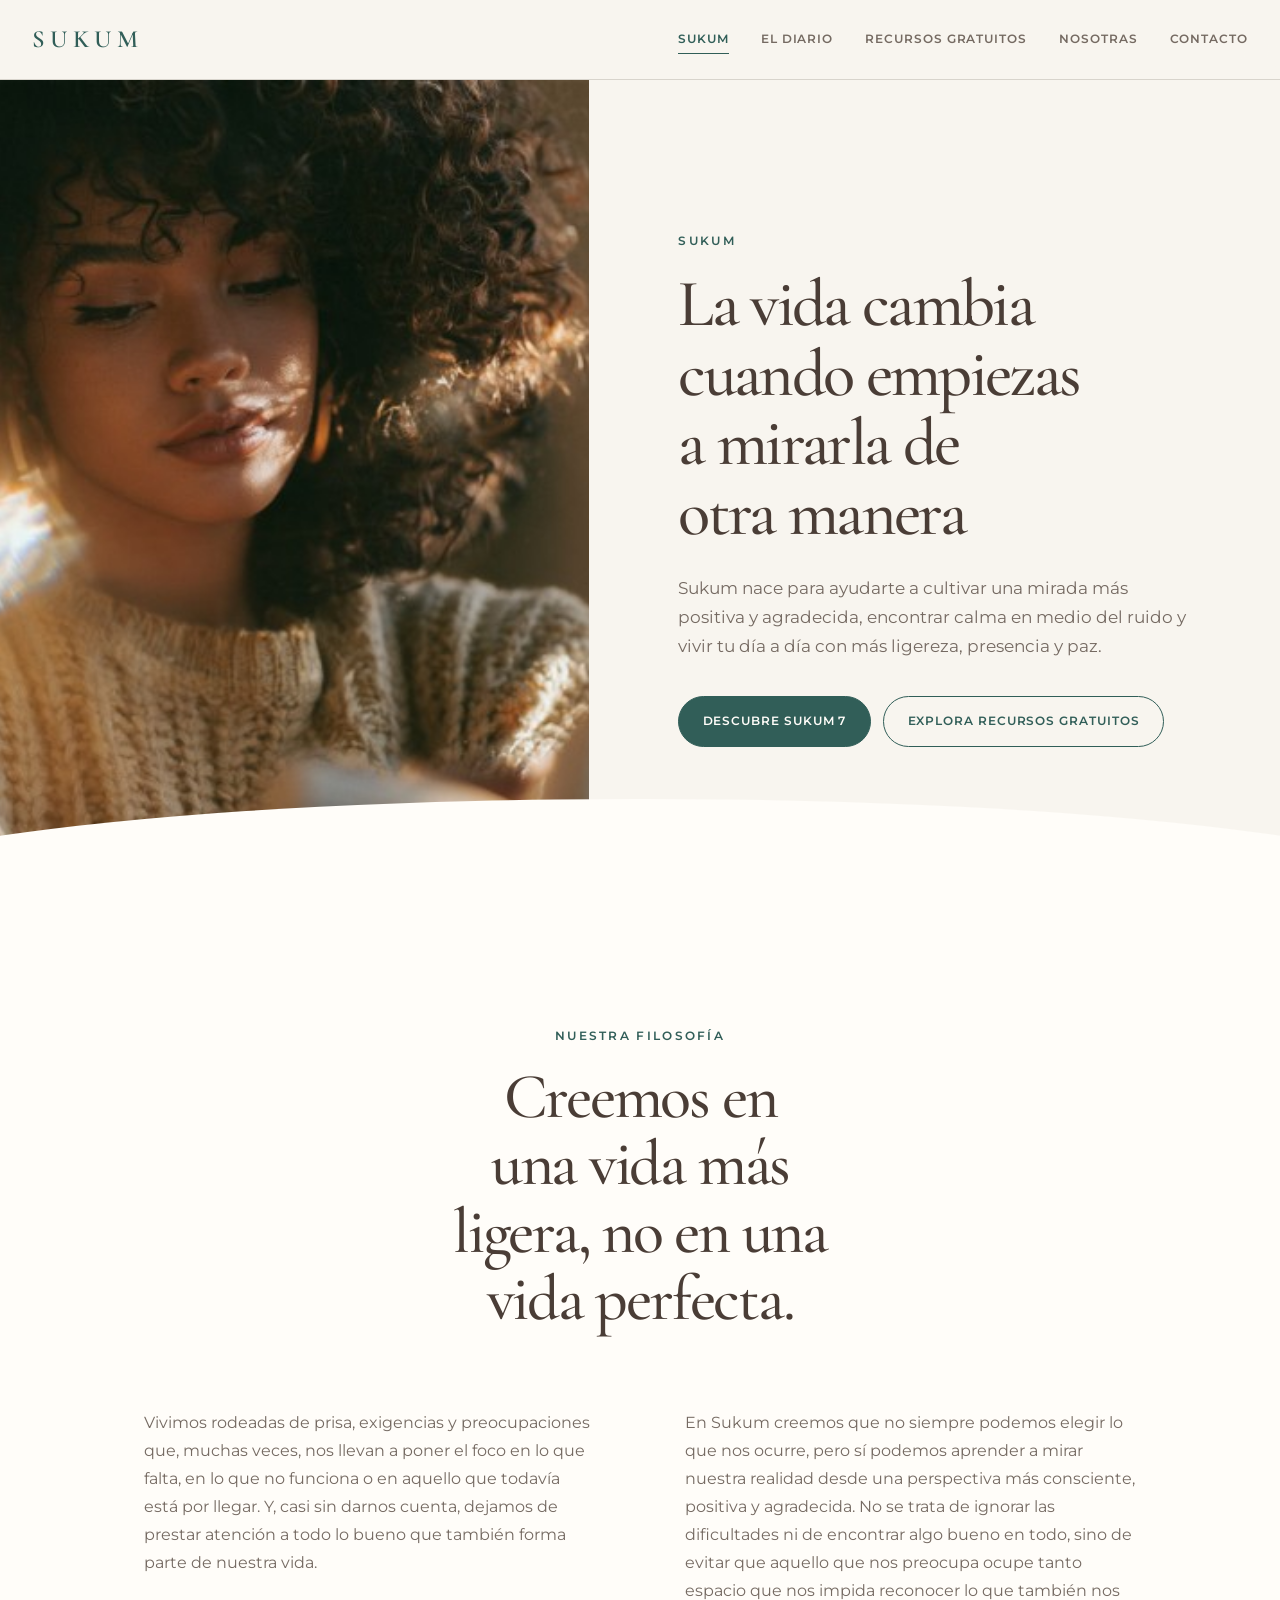
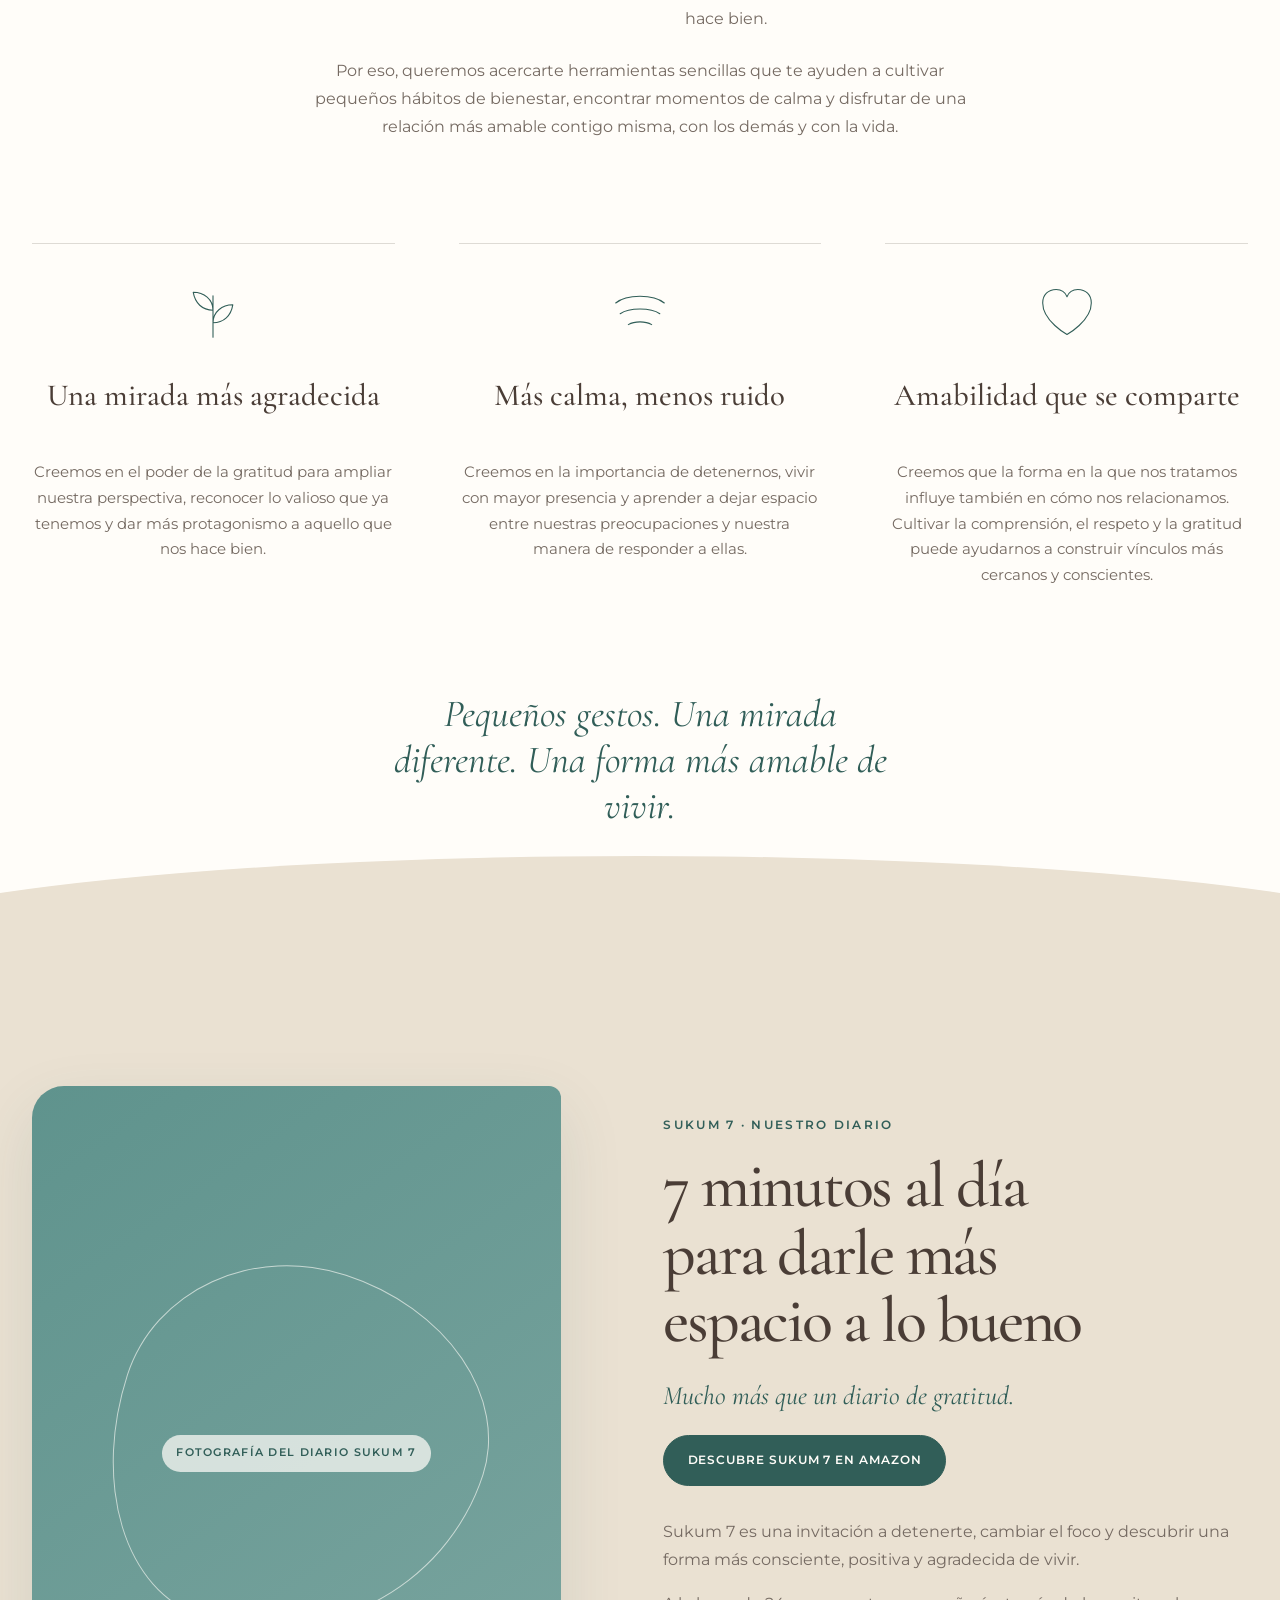
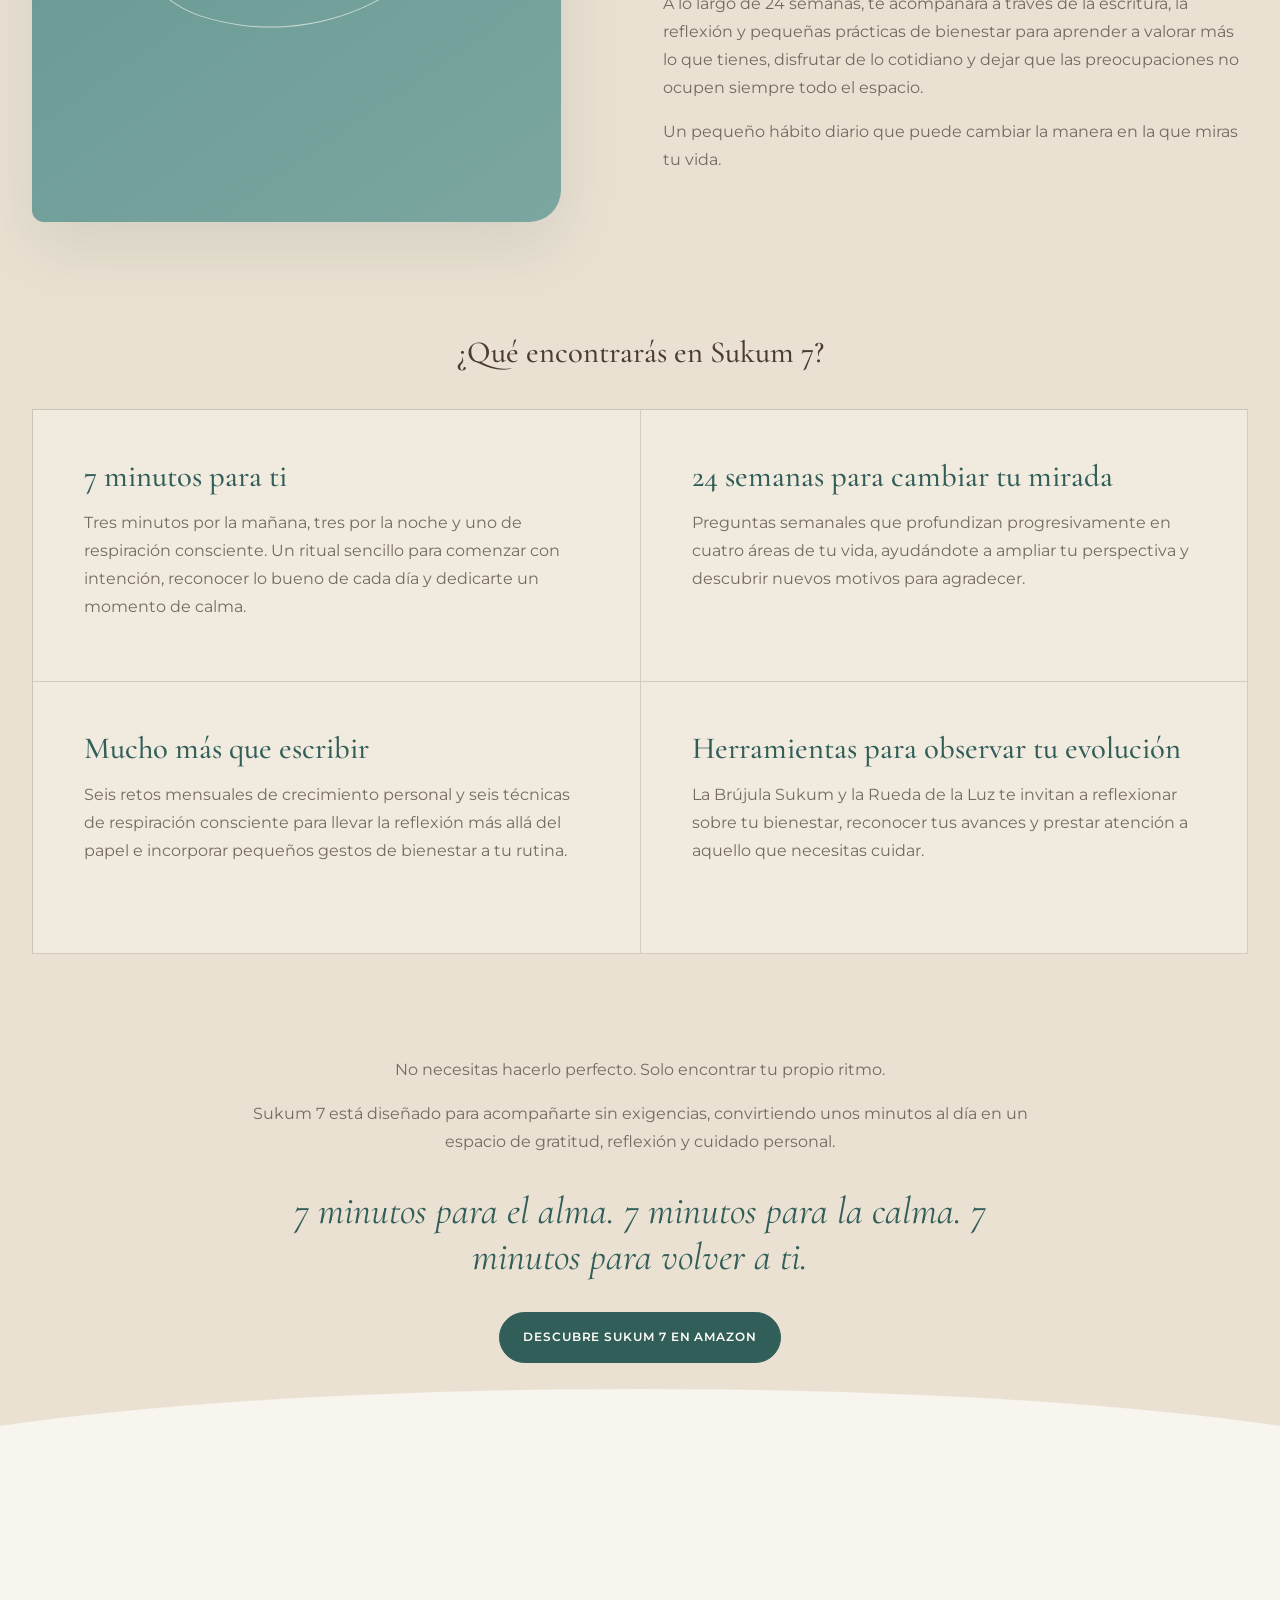
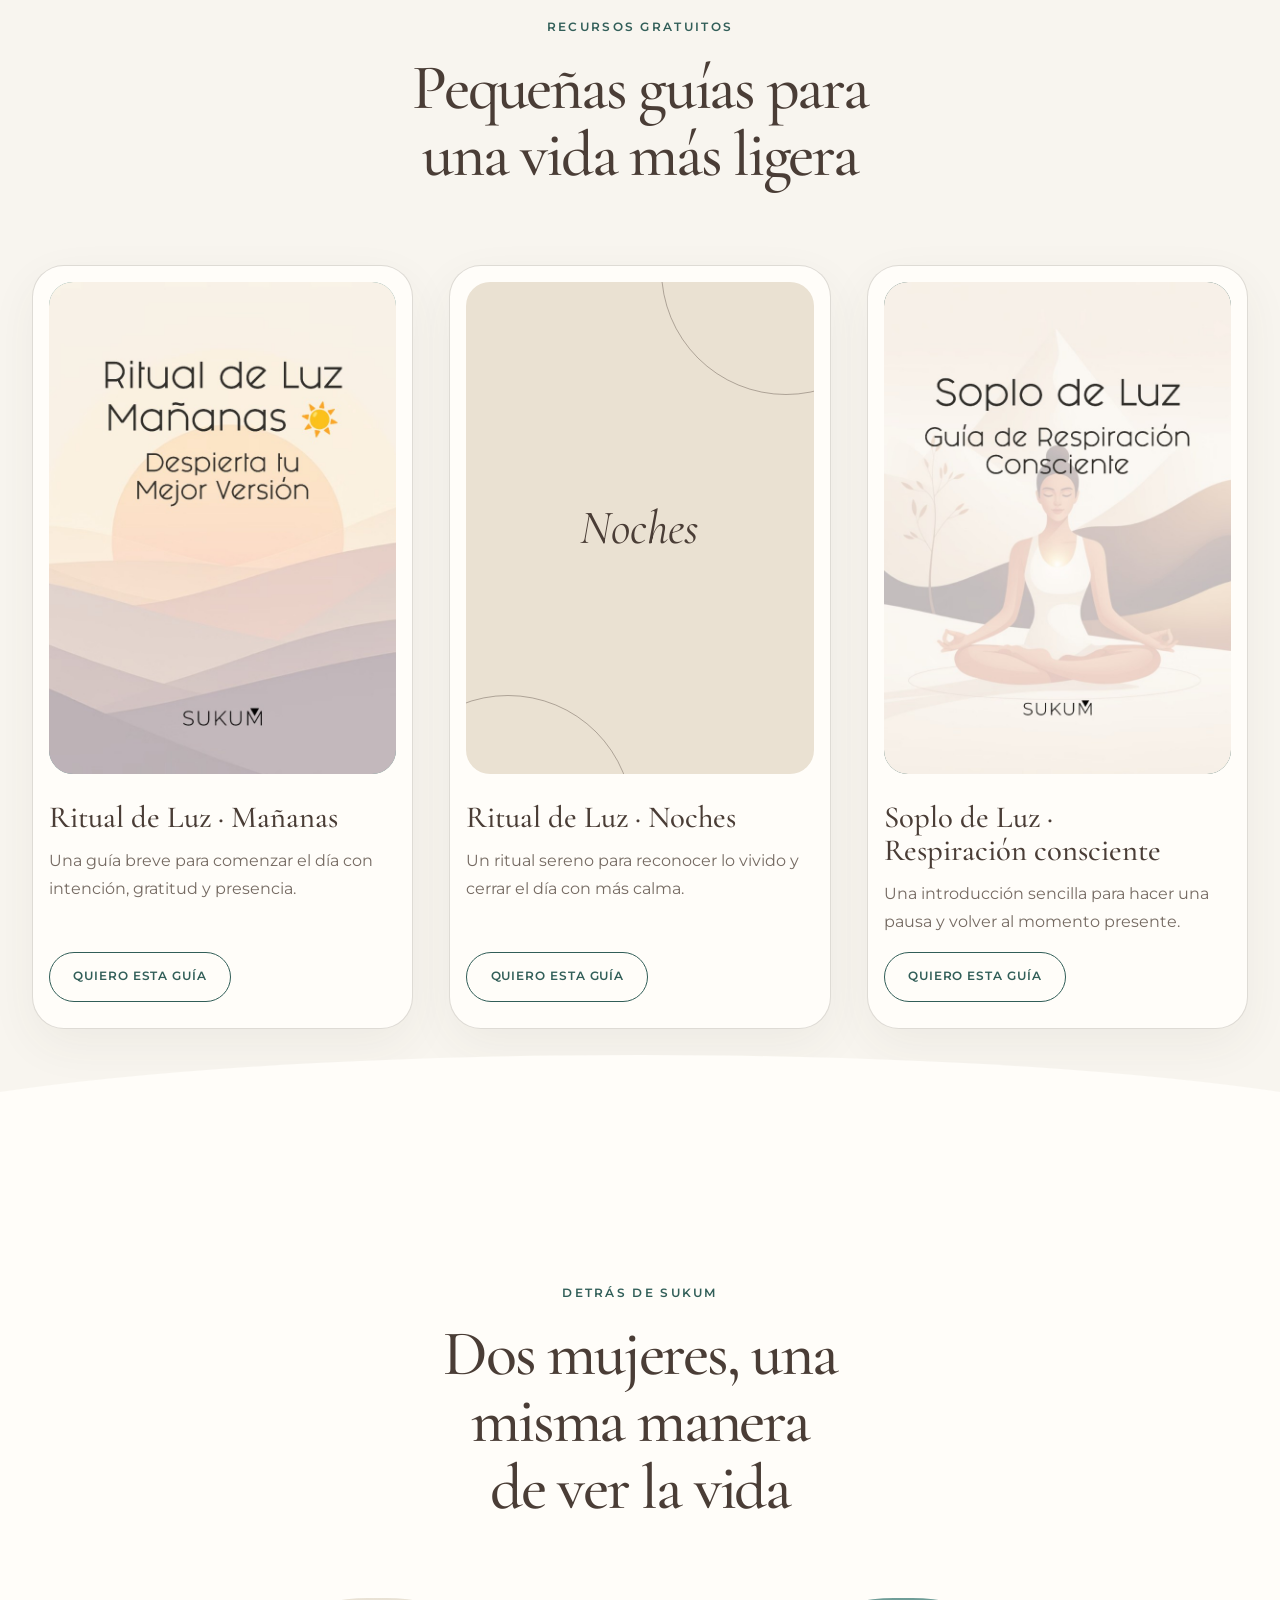
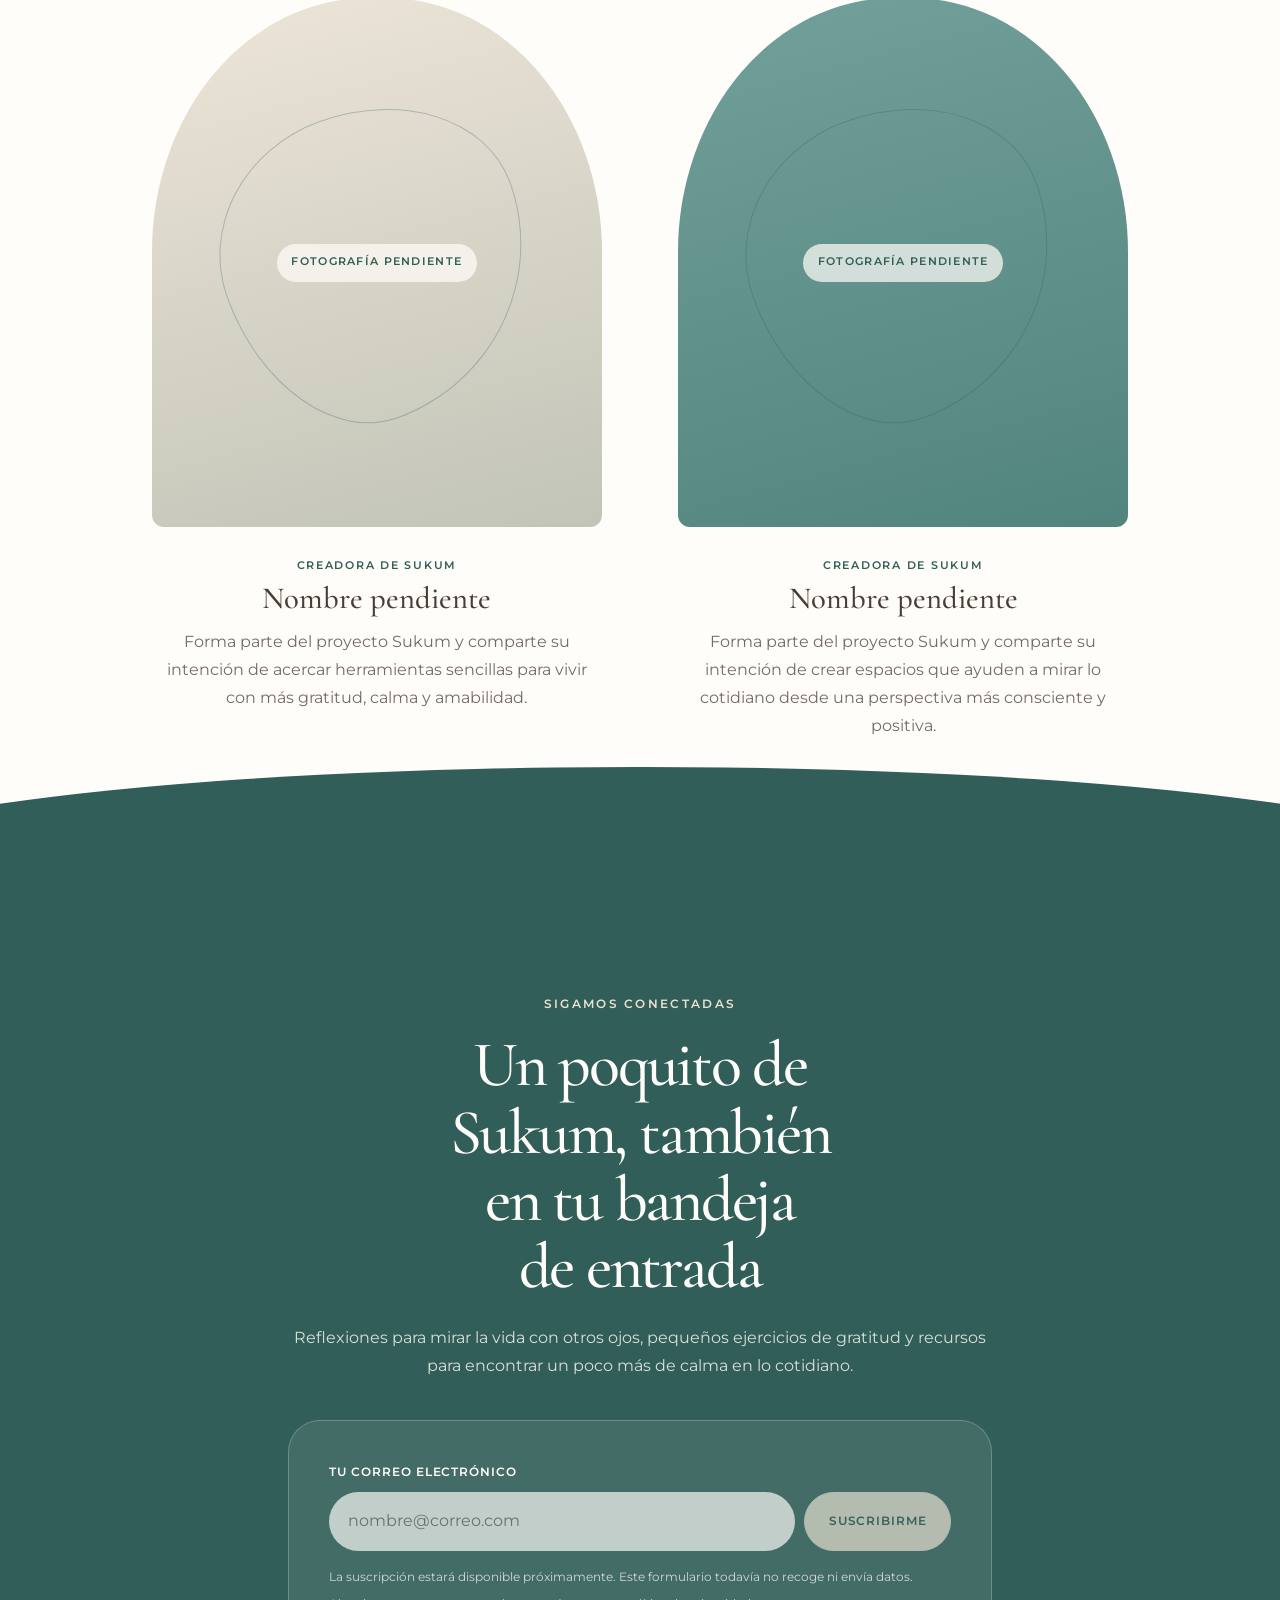
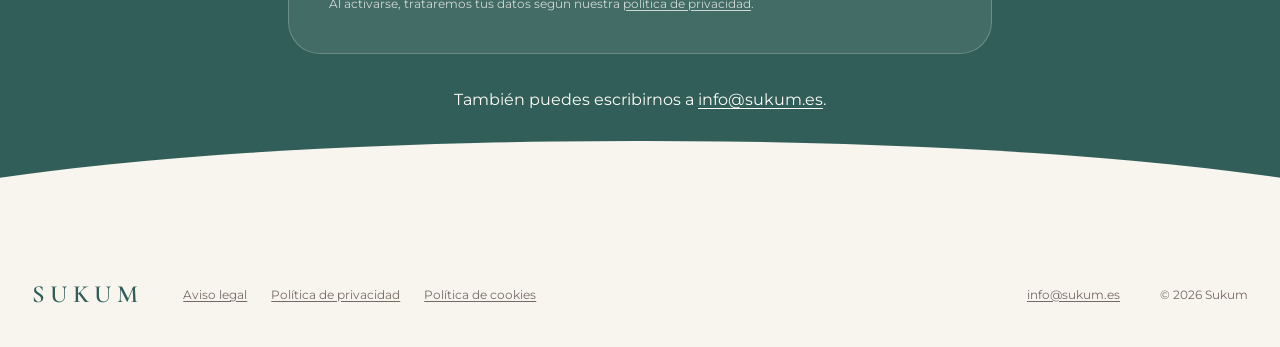
==== commit 7ea7aecf: "Añade la portada de Soplo de Luz a recursos Co-authored-by: Cursor <cursoragent@cursor.com>" ====
--- a/index.html
+++ b/index.html
@@ -277,7 +277,15 @@
             </button>
           </article>
           <article class="resource-card">
-            <div class="resource-cover" aria-hidden="true"><span>Respiración</span></div>
+            <div class="resource-cover">
+              <img
+                src="images/soplo-de-luz.jpg"
+                width="724"
+                height="1024"
+                loading="lazy"
+                alt="Portada de la guía Soplo de Luz: Guía de respiración consciente"
+              >
+            </div>
             <h3>Soplo de Luz · Respiración consciente</h3>
             <p>Una introducción sencilla para hacer una pausa y volver al momento presente.</p>
             <button class="button button-secondary" type="button" data-resource-open>
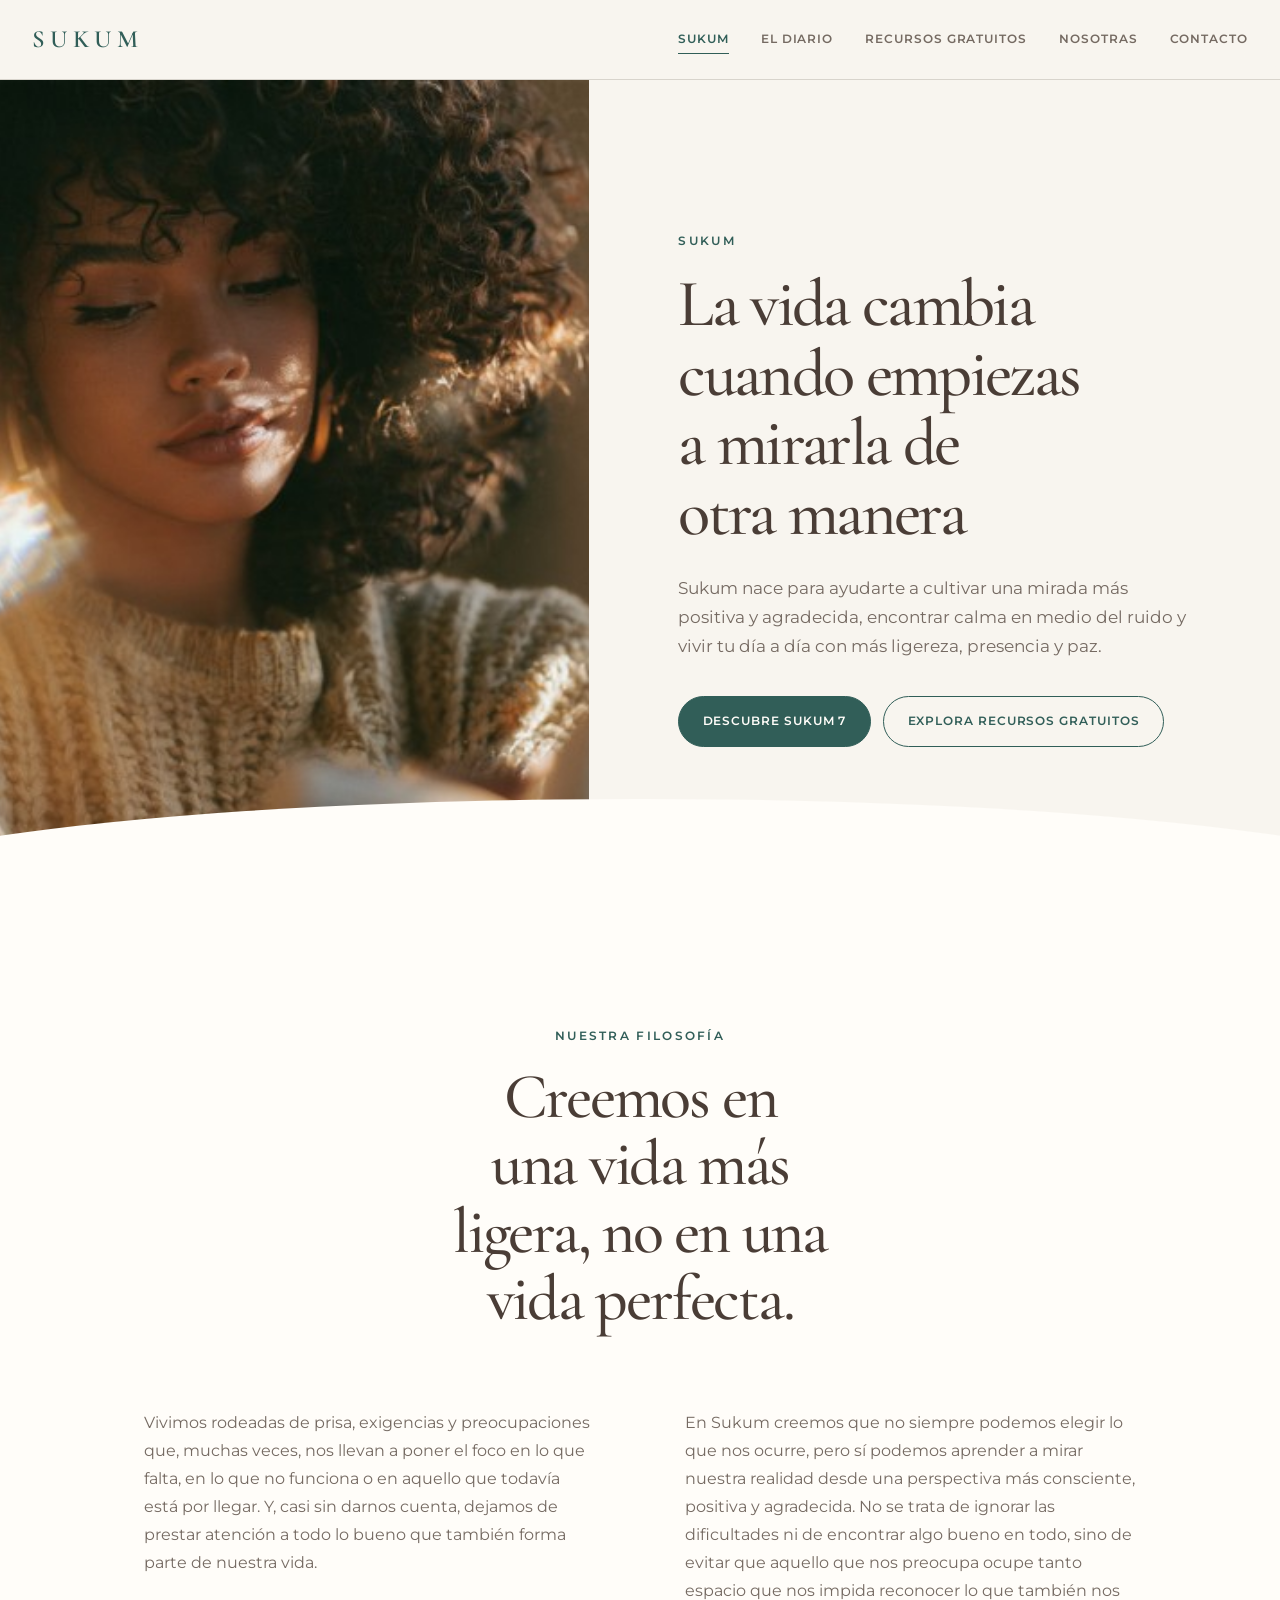
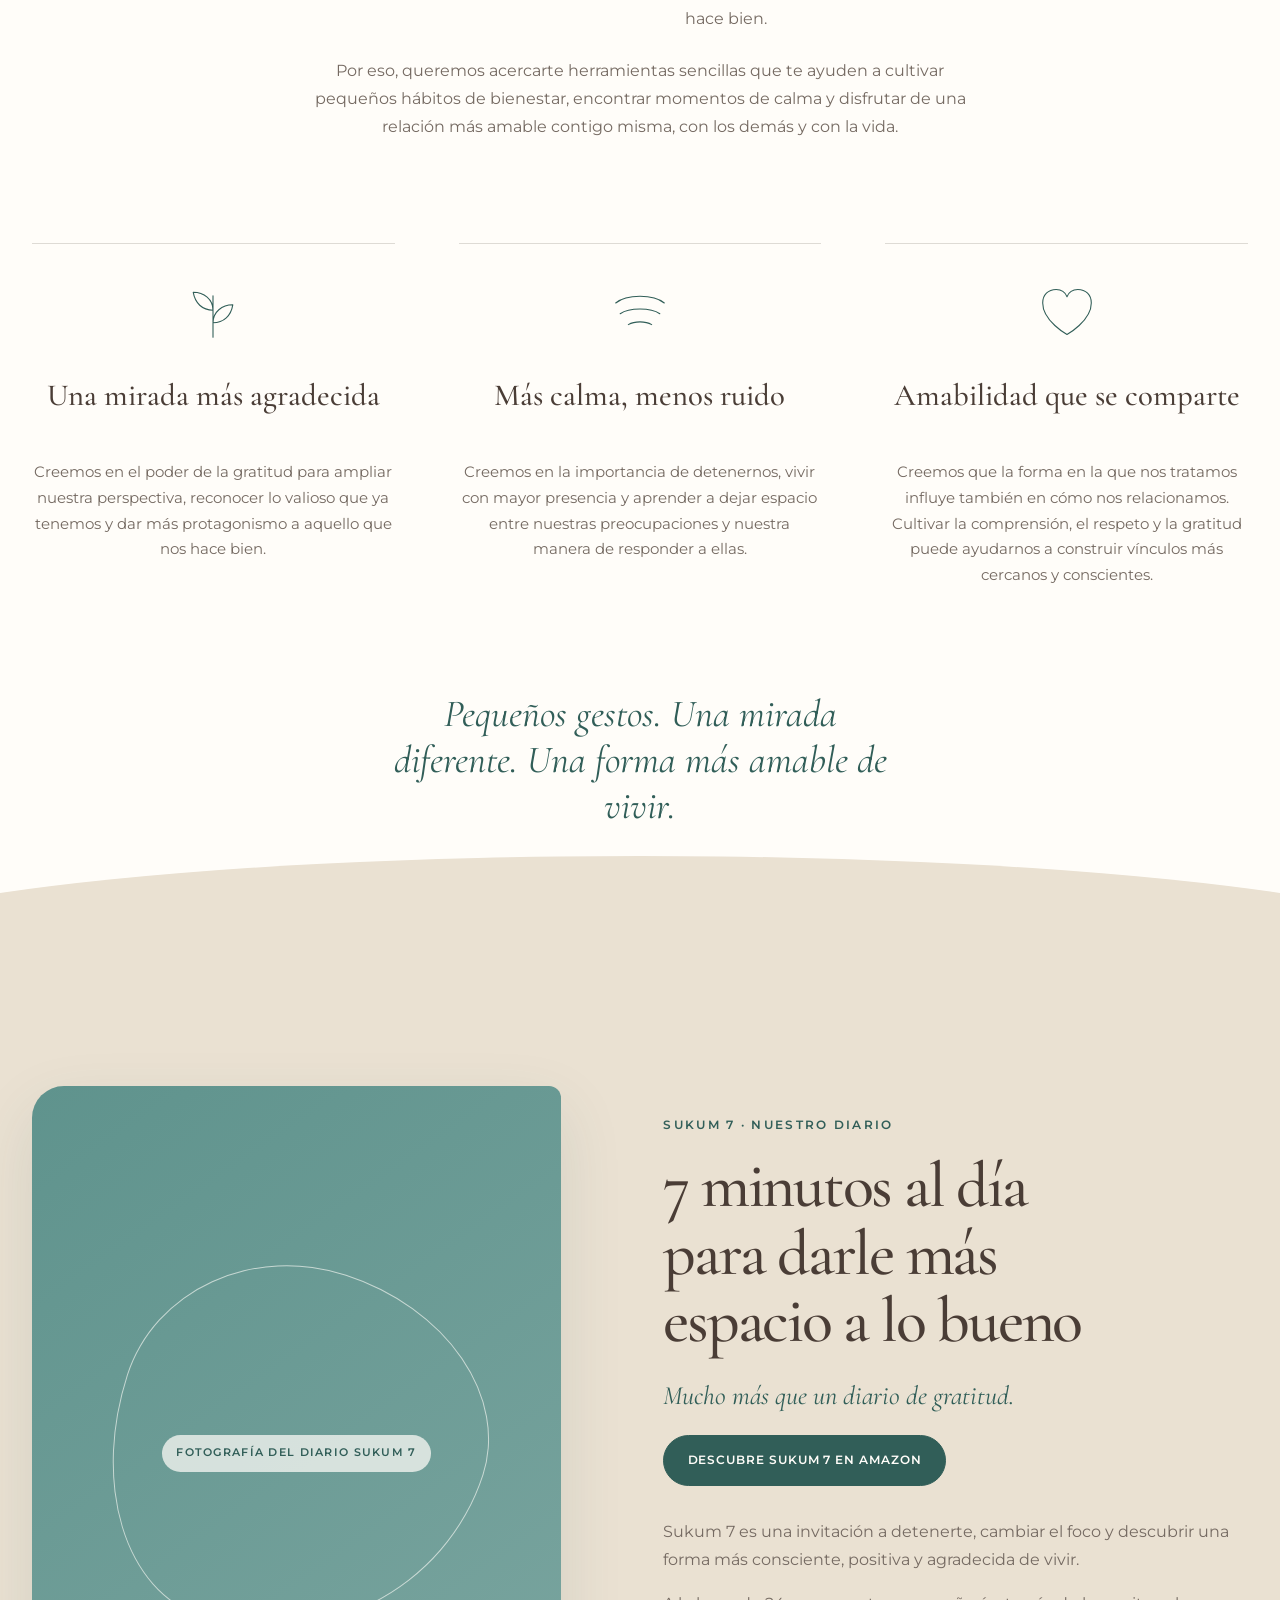
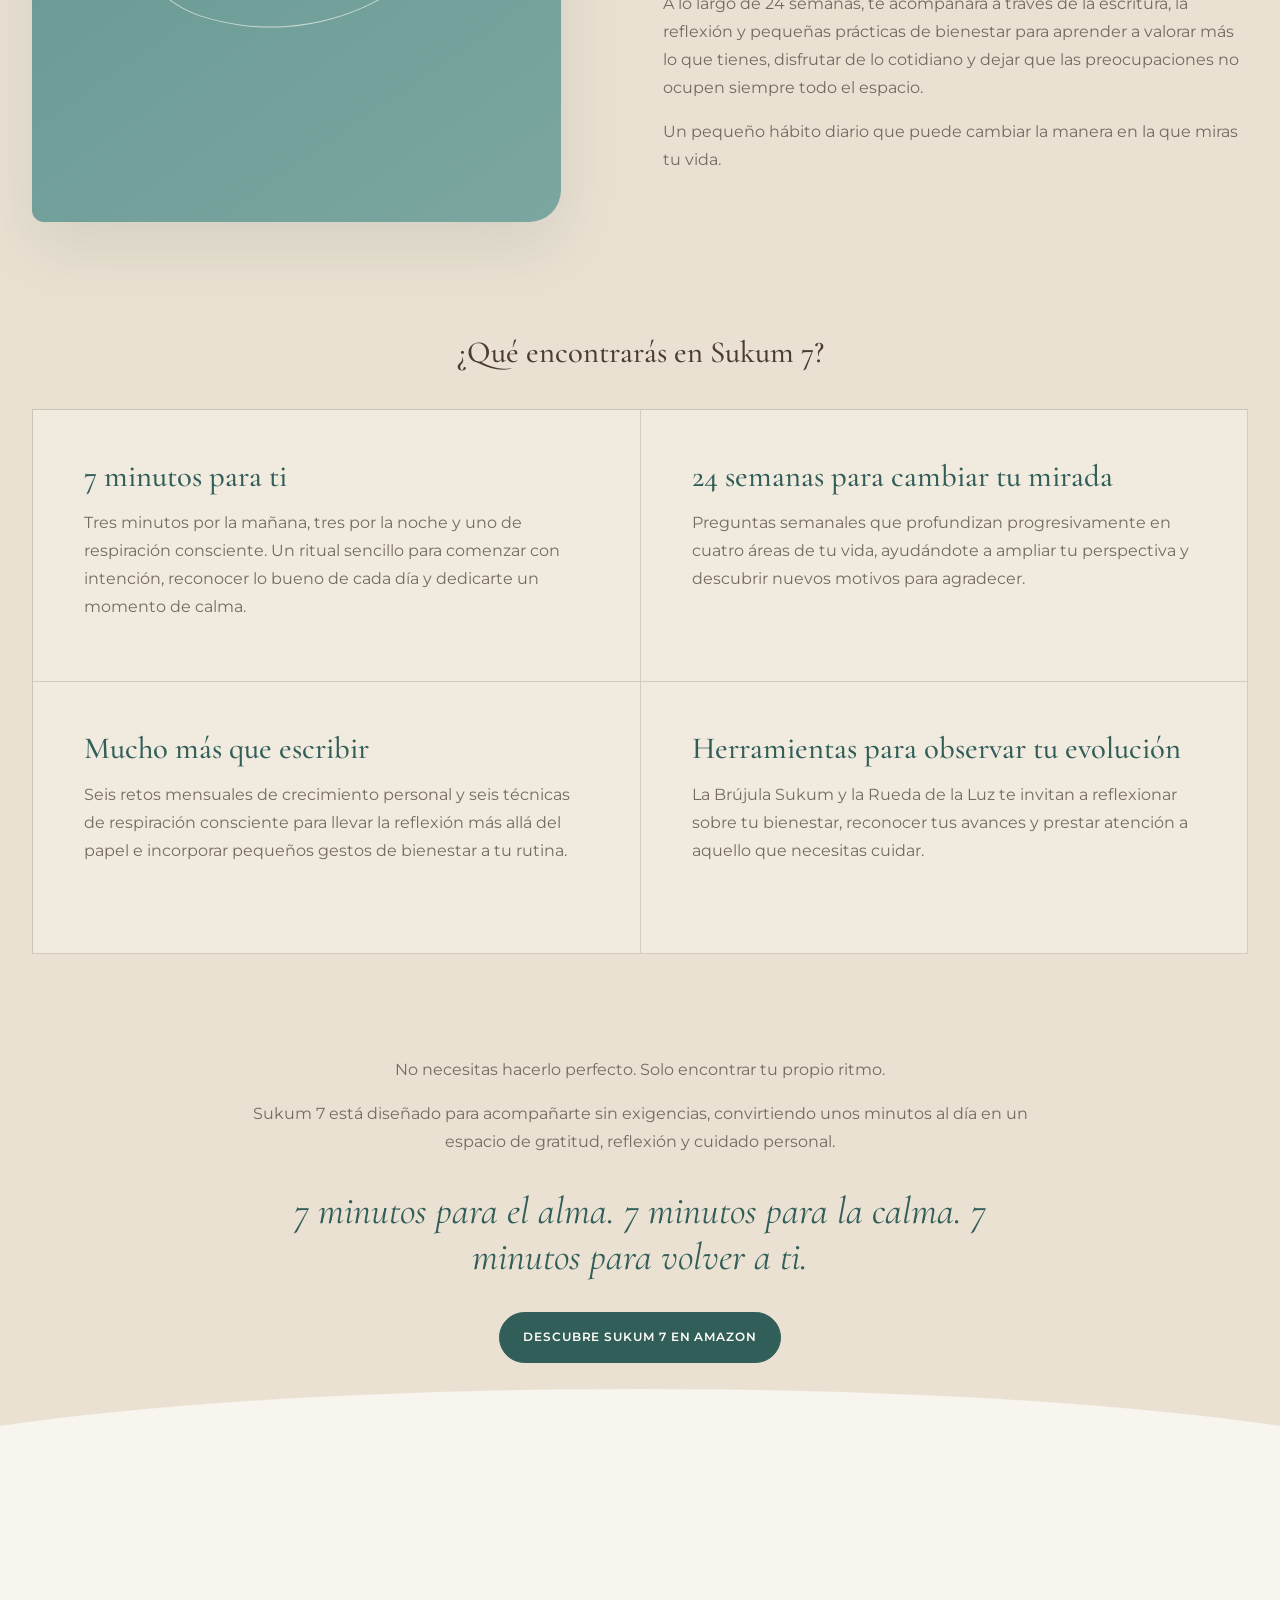
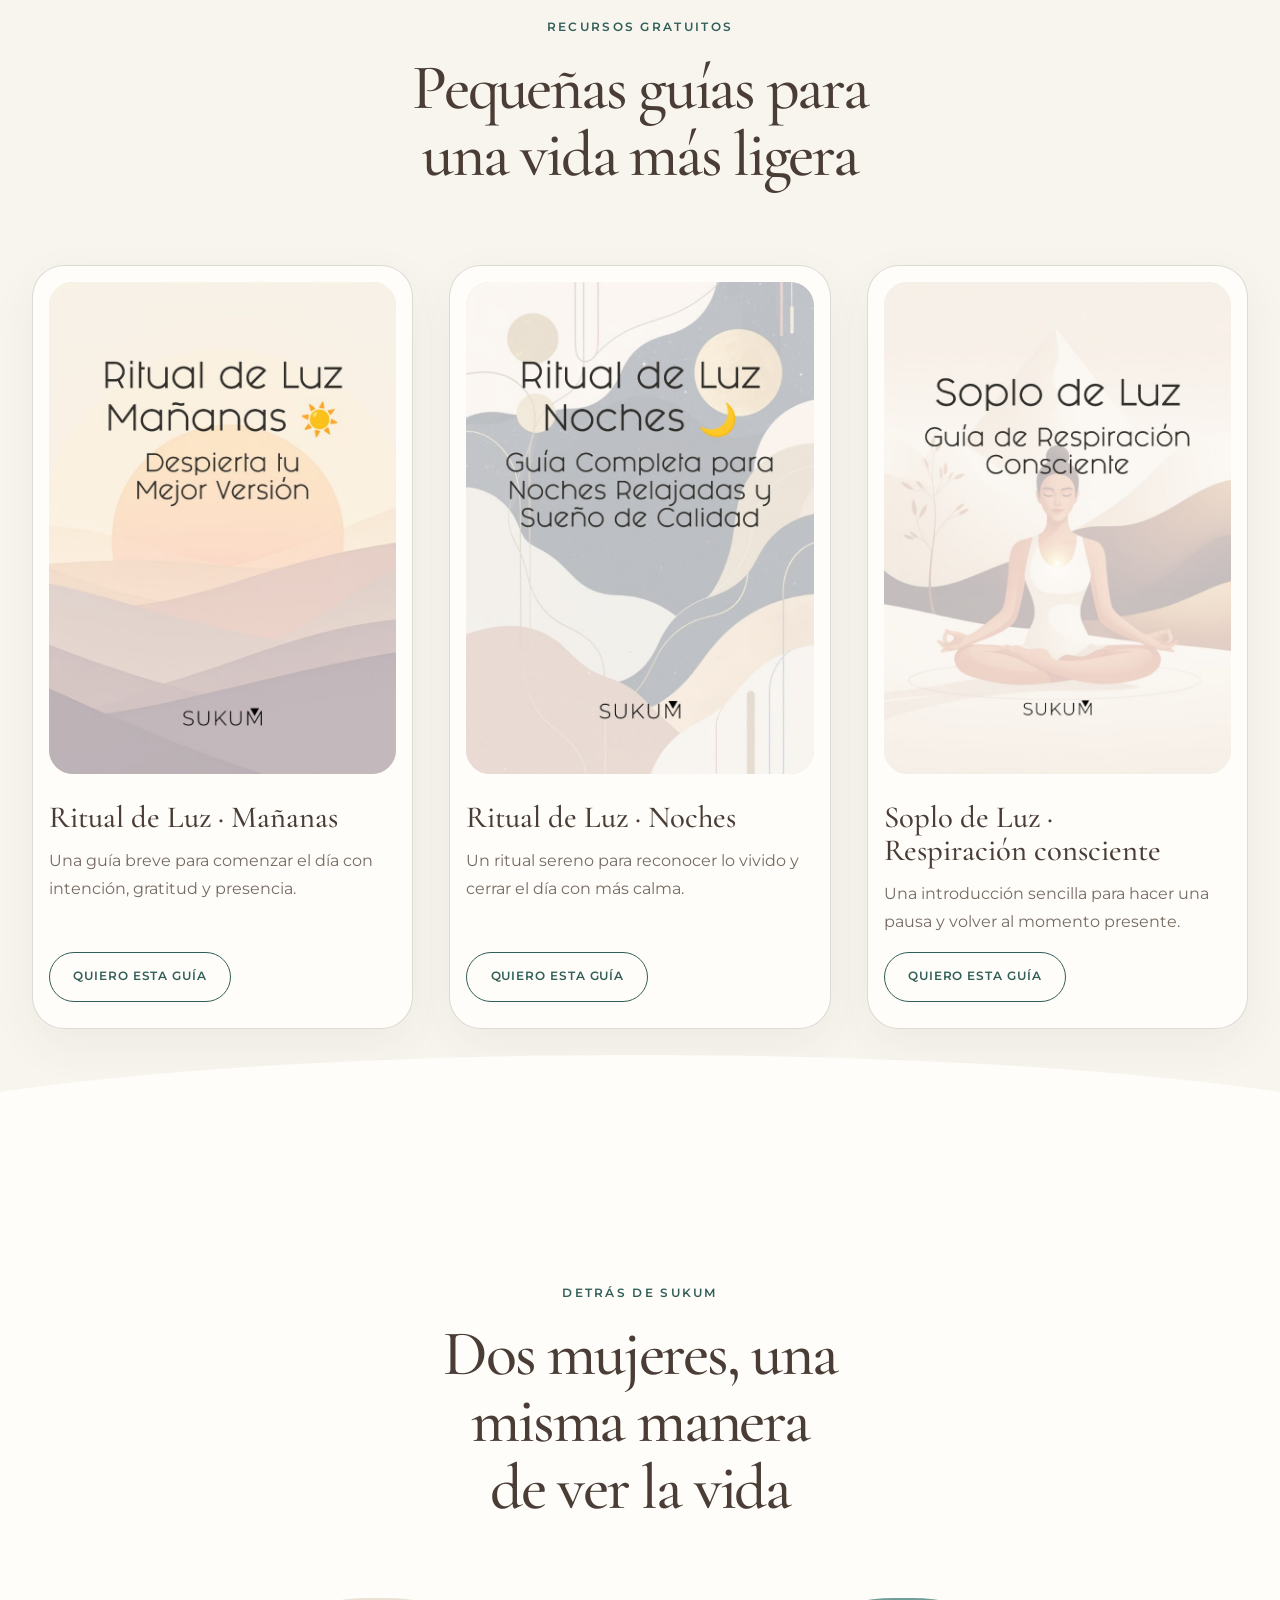
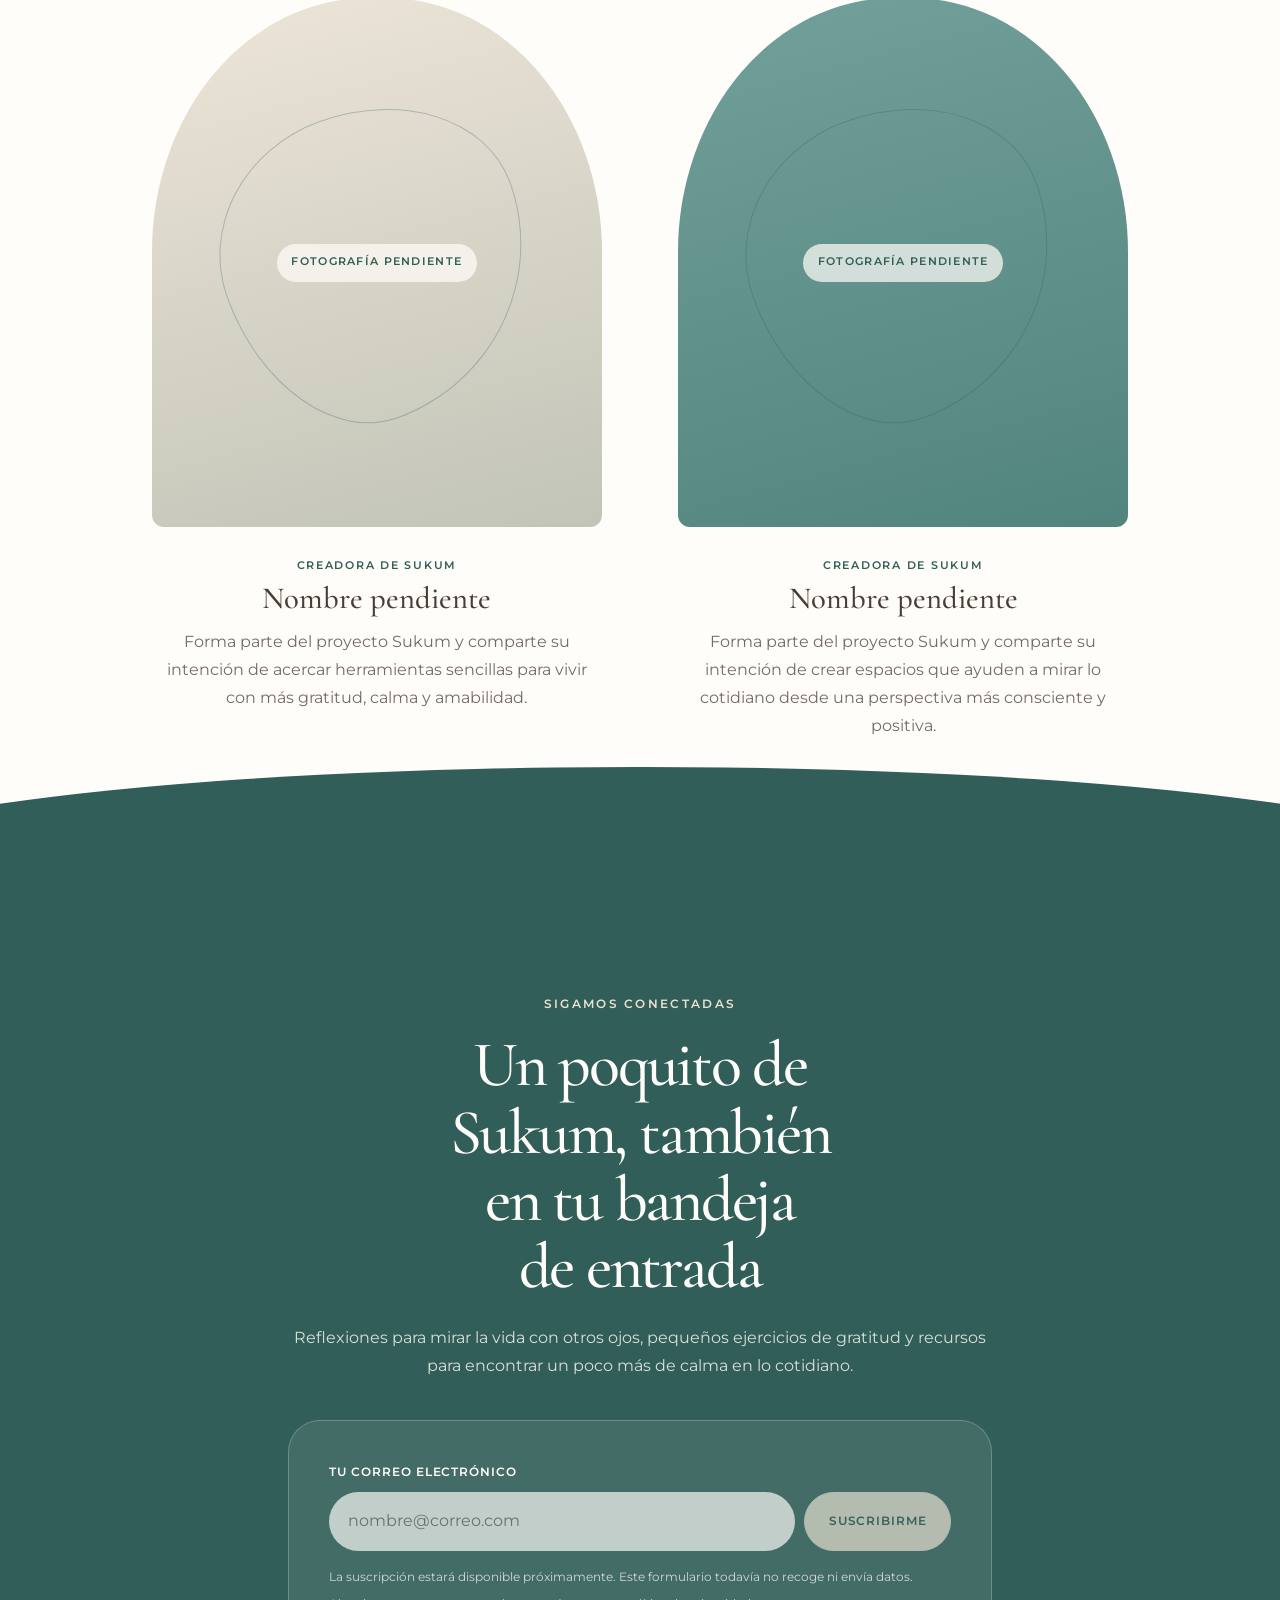
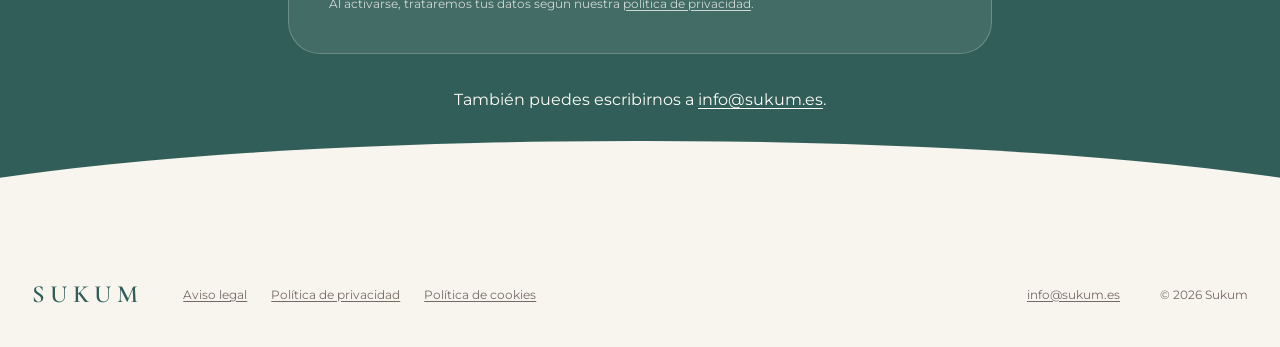
==== commit 1b609cc2: "Añade la portada de Ritual de Luz Noches y limpia estilos de marcador Co-authored-by: Cursor <cursor" ====
--- a/index.html
+++ b/index.html
@@ -269,7 +269,15 @@
             </button>
           </article>
           <article class="resource-card">
-            <div class="resource-cover" aria-hidden="true"><span>Noches</span></div>
+            <div class="resource-cover">
+              <img
+                src="images/ritual-de-luz-noches.jpg"
+                width="724"
+                height="1024"
+                loading="lazy"
+                alt="Portada de la guía Ritual de Luz Noches: Guía completa para noches relajadas y sueño de calidad"
+              >
+            </div>
             <h3>Ritual de Luz · Noches</h3>
             <p>Un ritual sereno para reconocer lo vivido y cerrar el día con más calma.</p>
             <button class="button button-secondary" type="button" data-resource-open>
--- a/styles.css
+++ b/styles.css
@@ -642,23 +642,11 @@
 
 .resource-cover {
   position: relative;
-  display: grid;
   aspect-ratio: 0.707;
-  place-items: center;
   overflow: hidden;
   margin-bottom: 1.8rem;
-  color: var(--white);
-  background: var(--green);
+  background: var(--beige);
   border-radius: calc(var(--radius-lg) - 0.5rem);
-}
-
-.resource-card:nth-child(2) .resource-cover {
-  color: var(--ink);
-  background: var(--beige);
-}
-
-.resource-card:nth-child(3) .resource-cover {
-  background: var(--green-dark);
 }
 
 .resource-cover img {
@@ -667,39 +655,6 @@
   width: 100%;
   height: 100%;
   object-fit: cover;
-}
-
-.resource-cover:has(img)::before,
-.resource-cover:has(img)::after {
-  display: none;
-}
-
-.resource-cover::before,
-.resource-cover::after {
-  position: absolute;
-  width: 72%;
-  aspect-ratio: 1;
-  content: "";
-  border: 1px solid currentColor;
-  border-radius: 50%;
-  opacity: 0.38;
-}
-
-.resource-cover::before {
-  top: -28%;
-  right: -28%;
-}
-
-.resource-cover::after {
-  bottom: -35%;
-  left: -24%;
-}
-
-.resource-cover span {
-  position: relative;
-  font-family: "Cormorant Garamond", Georgia, serif;
-  font-size: clamp(2rem, 4vw, 3rem);
-  font-style: italic;
 }
 
 .resource-card h3 {
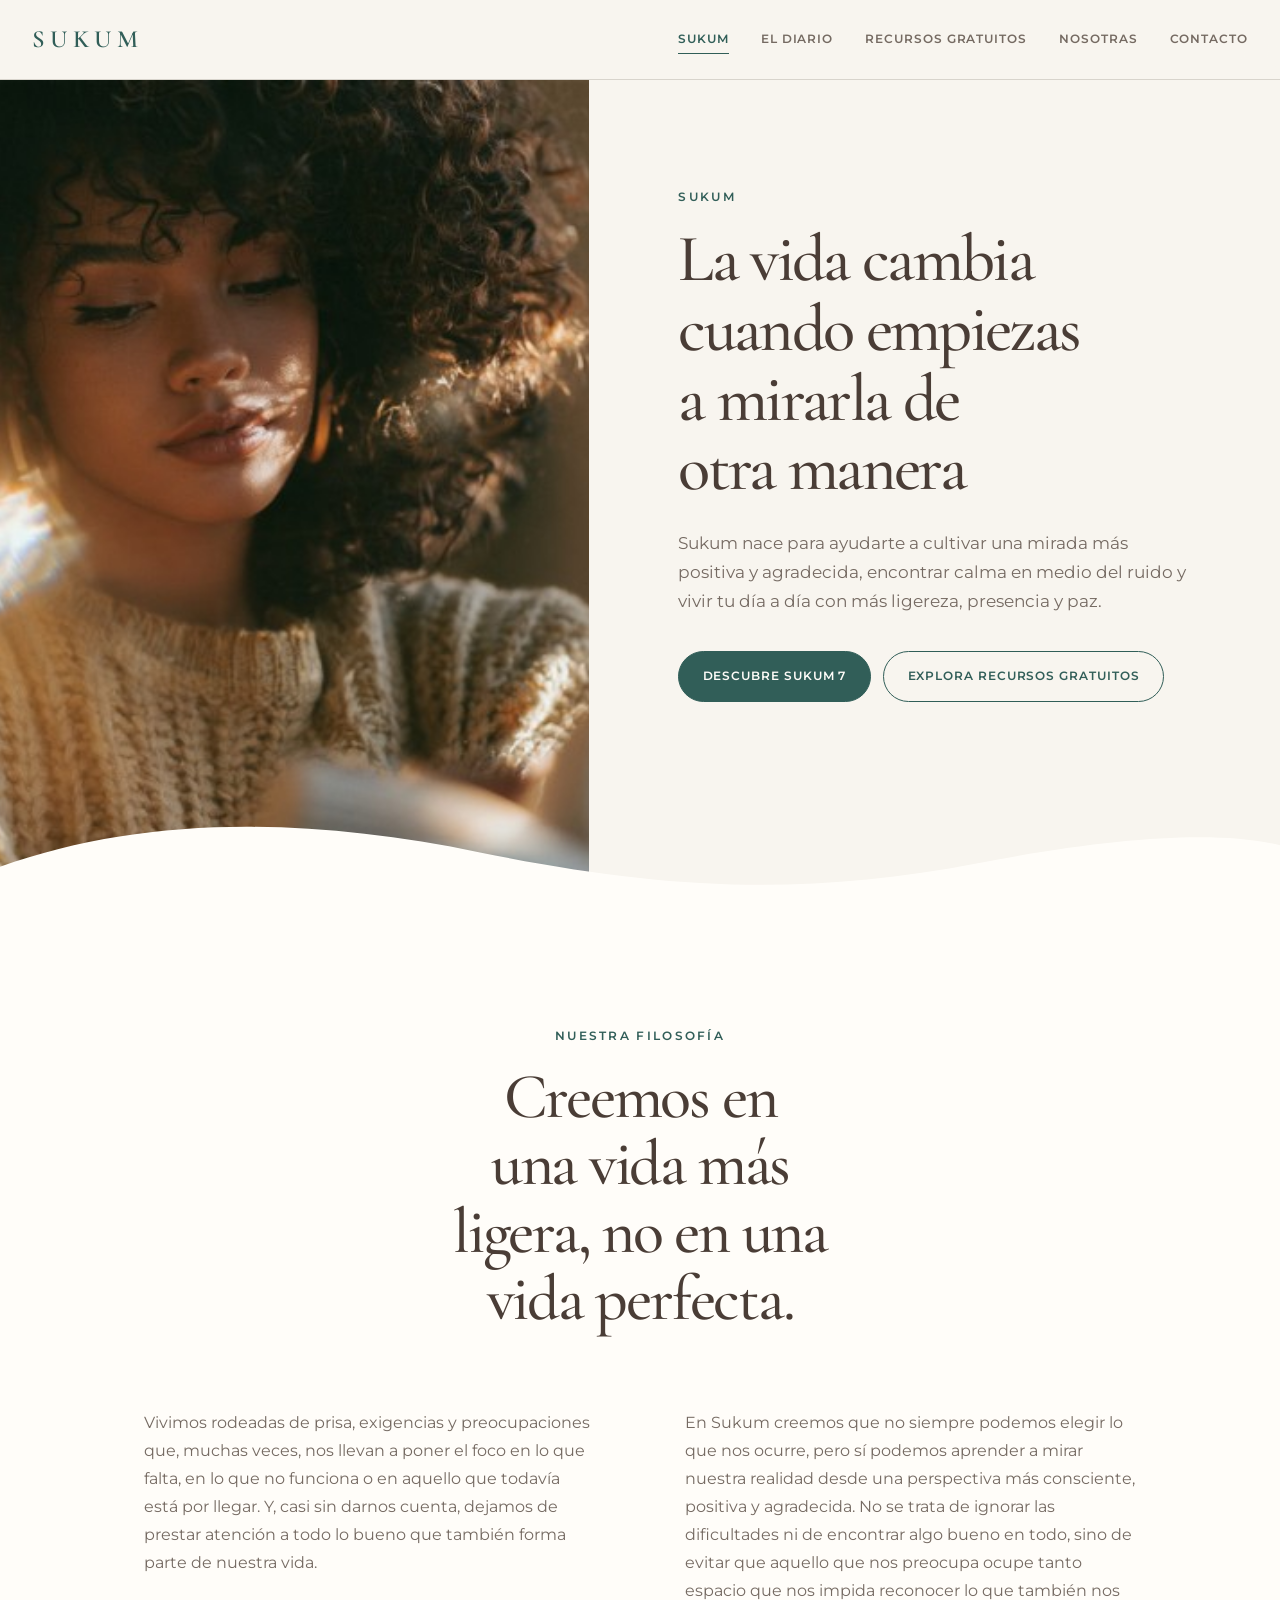
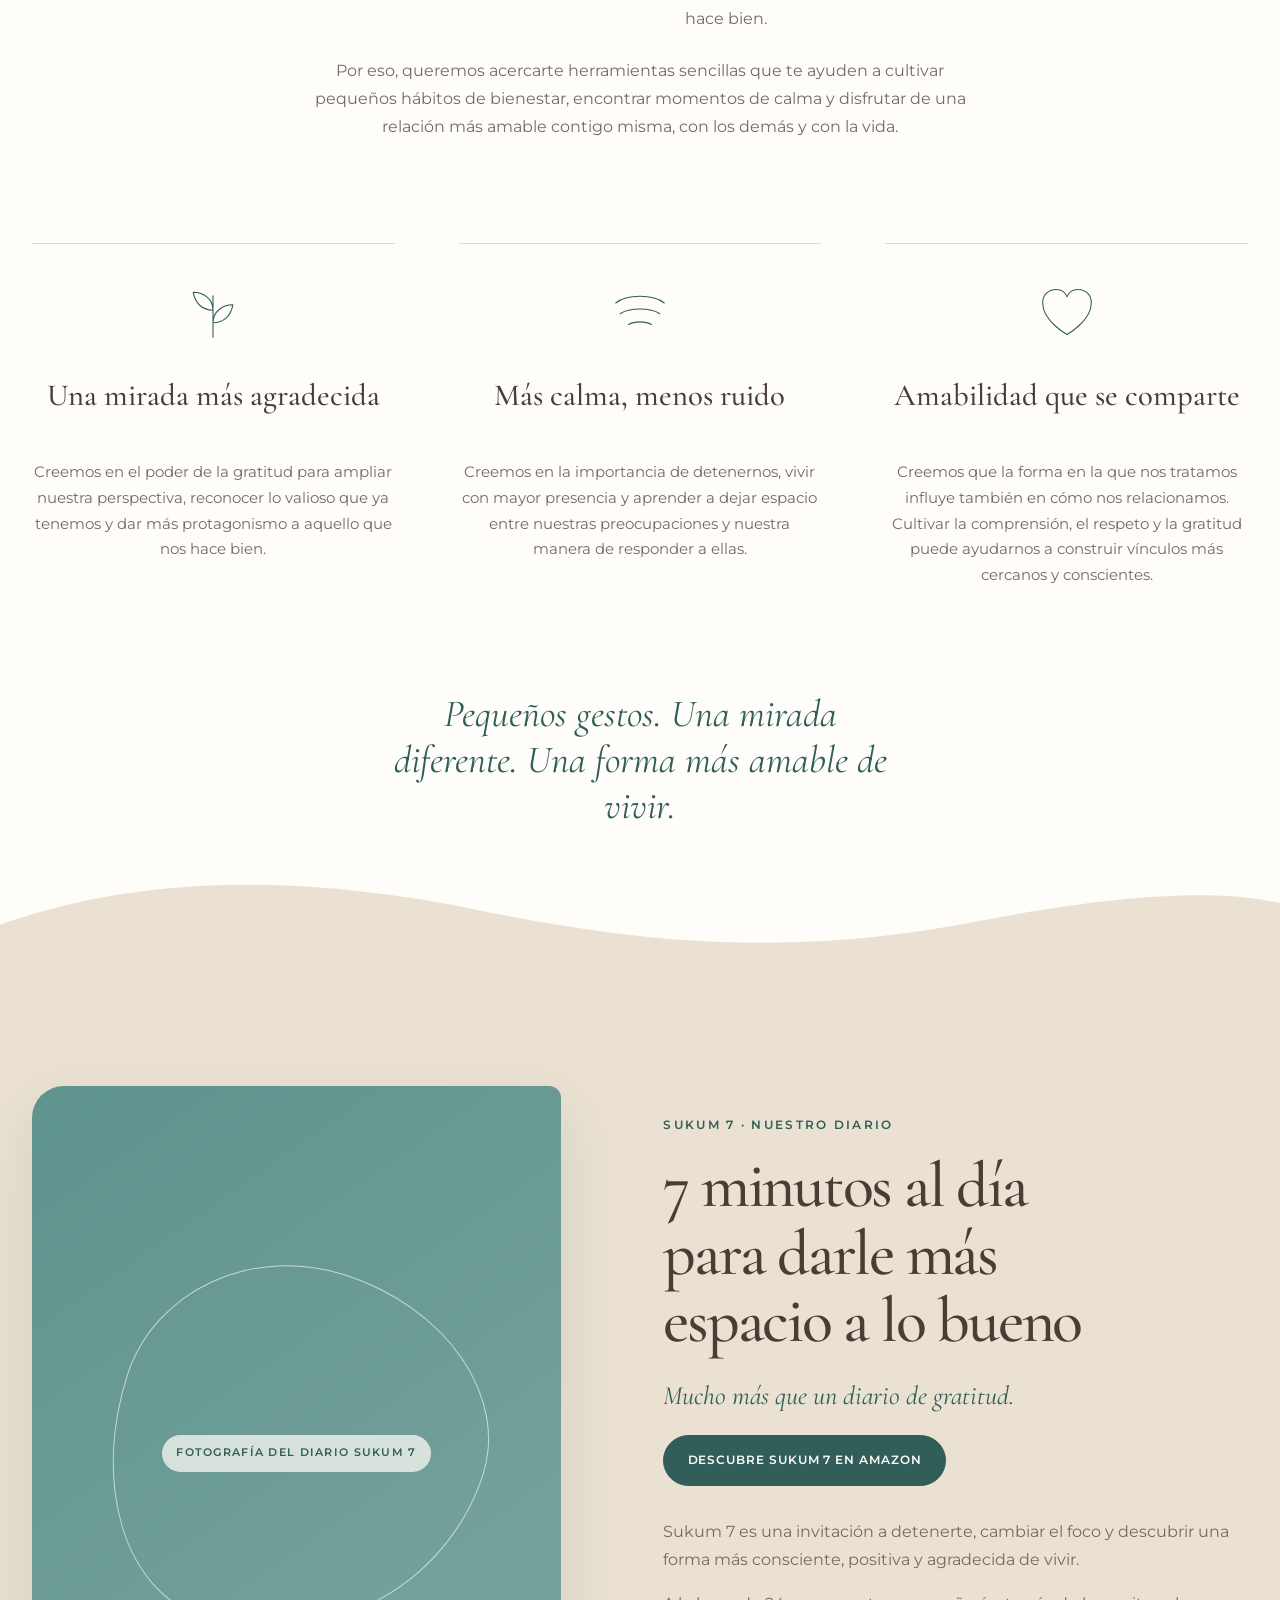
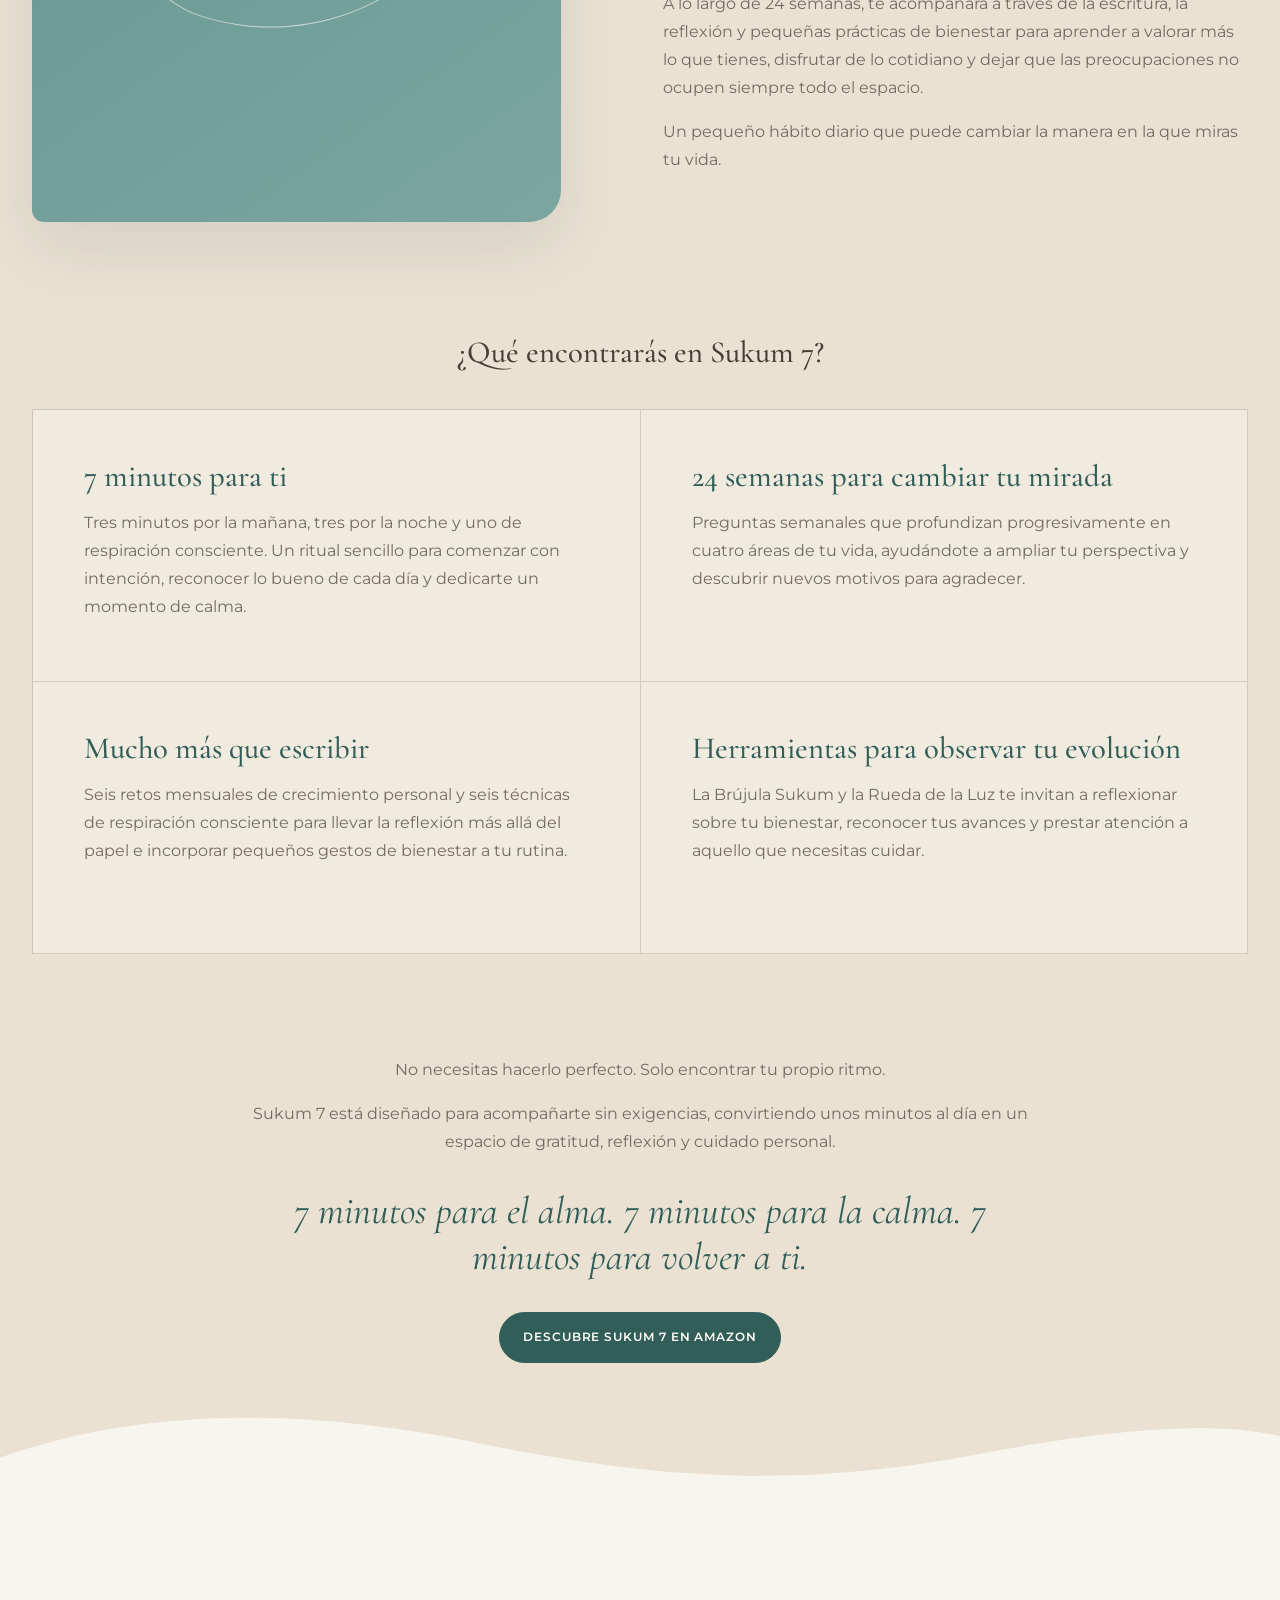
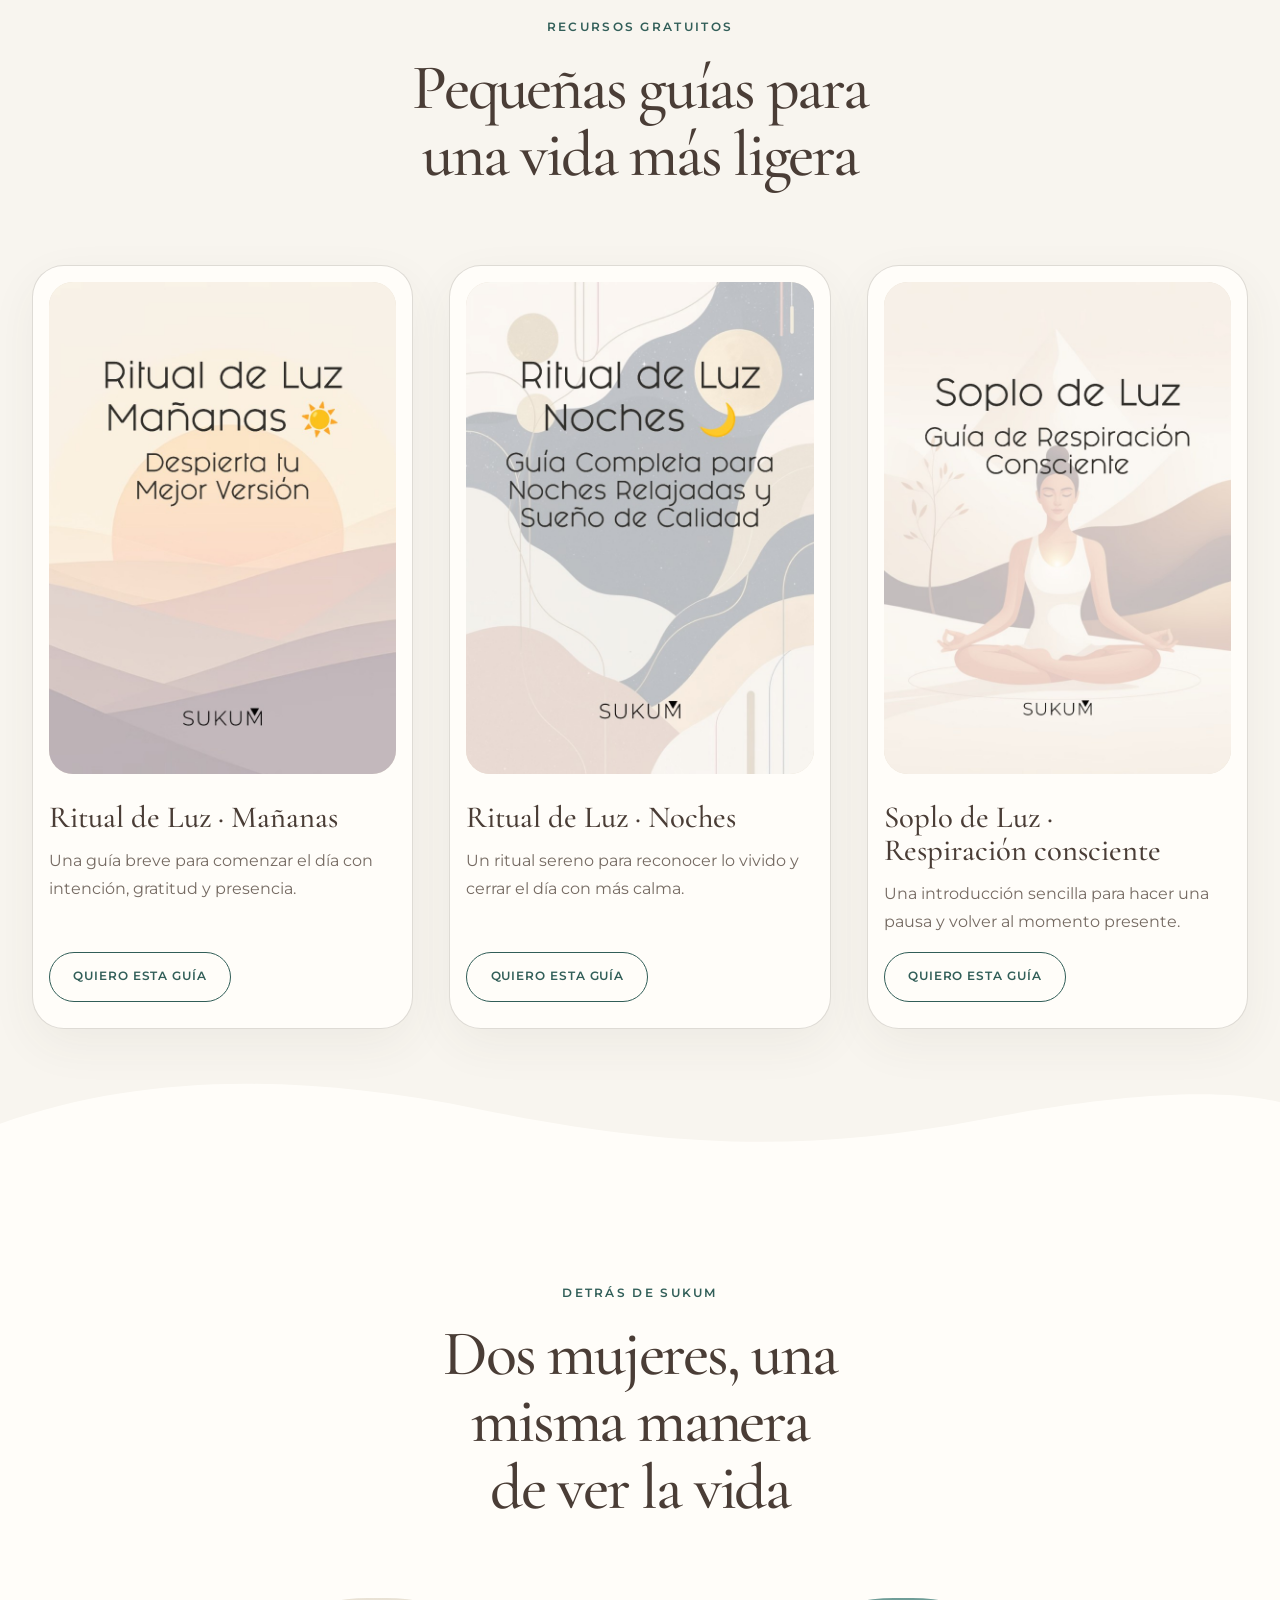
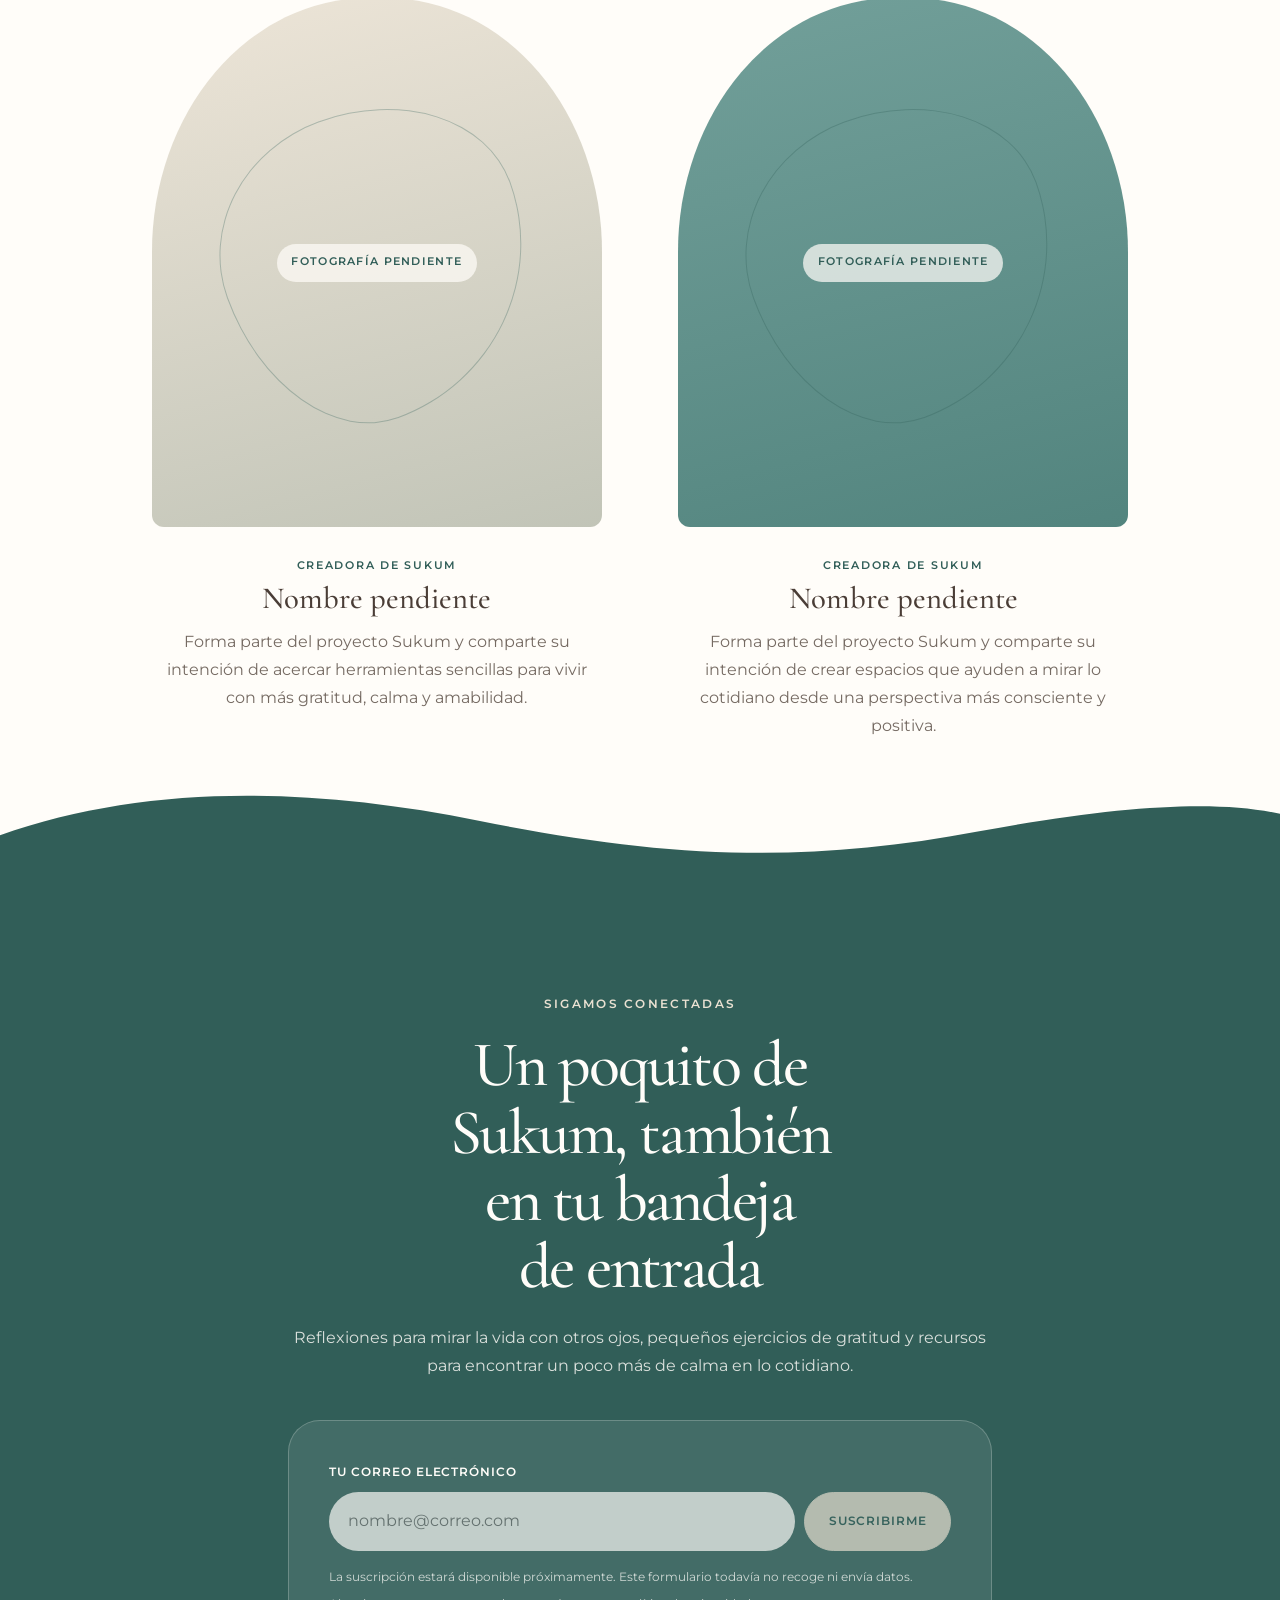
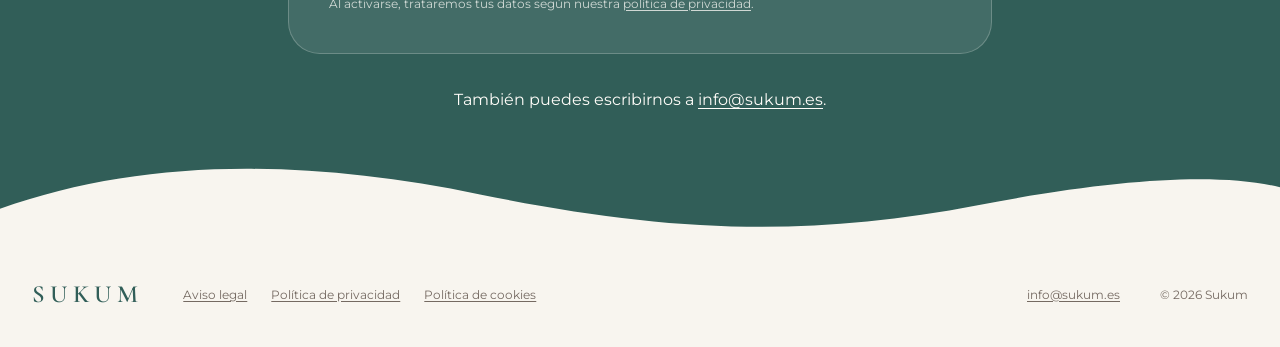
==== commit 888db1df: "Convierte las transiciones en olas y reserva espacio bajo los botones del hero Co-authored-by: Curso" ====
--- a/index.html
+++ b/index.html
@@ -20,7 +20,7 @@
     href="https://fonts.googleapis.com/css2?family=Cormorant+Garamond:ital,wght@0,400;0,500;0,600;1,400&family=Montserrat:wght@300;400;500;600&display=swap"
     rel="stylesheet"
   />
-  <link rel="stylesheet" href="styles.css" />
+  <link rel="stylesheet" href="styles.css?v=20261106-3" />
   <script type="application/ld+json">
     {
       "@context": "https://schema.org",
@@ -42,7 +42,7 @@
       ]
     }
   </script>
-  <script src="scripts/site.js" defer></script>
+  <script src="scripts/site.js?v=20261106-3" defer></script>
 </head>
 <body>
   <a class="skip-link" href="#contenido">Saltar al contenido</a>
--- a/styles.css
+++ b/styles.css
@@ -1,4 +1,6 @@
 :root {
+  --curve: clamp(3.5rem, 7vw, 7rem);
+  --wave: url("data:image/svg+xml,%3Csvg xmlns='http://www.w3.org/2000/svg' viewBox='0 0 1440 100' preserveAspectRatio='none'%3E%3Cpath d='M0 62C160 6 340 6 540 46S900 96 1100 58C1260 28 1370 22 1440 38V100H0Z'/%3E%3C/svg%3E");
   --green: #5f938d;
   --green-dark: #315e58;
   --beige: #eae1d2;
@@ -317,7 +319,8 @@
   max-width: 46rem;
   flex-direction: column;
   justify-content: center;
-  padding: clamp(4rem, 6vw, 6rem) clamp(2rem, 7vw, 8rem);
+  padding: clamp(4rem, 6vw, 6rem) clamp(2rem, 7vw, 8rem)
+    calc(clamp(4rem, 6vw, 6rem) + var(--curve));
 }
 
 .hero h1 {
@@ -410,11 +413,11 @@
   padding: clamp(6rem, 10vw, 10rem) max(1.5rem, calc((100vw - var(--content)) / 2));
 }
 
-/* Transiciones curvas entre secciones: cada bloque "sube" sobre el anterior
-   con una cúpula suave del mismo color que su fondo. */
+/* Transiciones entre secciones: cada bloque "sube" sobre el anterior con un
+   borde ondulado (tramo convexo y tramo cóncavo) del mismo color que su fondo.
+   La forma de la ola es una máscara SVG que se estira al ancho de la sección. */
 .section,
 .site-footer {
-  --curve: clamp(3rem, 8vw, 7.5rem);
   position: relative;
 }
 
@@ -422,13 +425,14 @@
 .site-footer::before {
   position: absolute;
   top: calc(var(--curve) * -1 + 1px);
-  left: -15%;
-  width: 130%;
+  left: 0;
+  width: 100%;
   height: var(--curve);
   background: inherit;
-  border-radius: 50% 50% 0 0 / 100% 100% 0 0;
   content: "";
   pointer-events: none;
+  -webkit-mask: var(--wave) center / 100% 100% no-repeat;
+  mask: var(--wave) center / 100% 100% no-repeat;
 }
 
 .section-inner {
@@ -987,7 +991,7 @@
   }
 
   .hero-content {
-    padding: 5rem 2.5rem;
+    padding: 5rem 2.5rem calc(4rem + var(--curve));
   }
 
   .section {
@@ -1090,7 +1094,7 @@
 
   .hero-content {
     max-width: none;
-    padding: 4.5rem 1.5rem 3.5rem;
+    padding: 4.5rem 1.5rem 3.5rem; /* la imagen va debajo: la ola cae sobre ella */
   }
 
   .hero h1 {
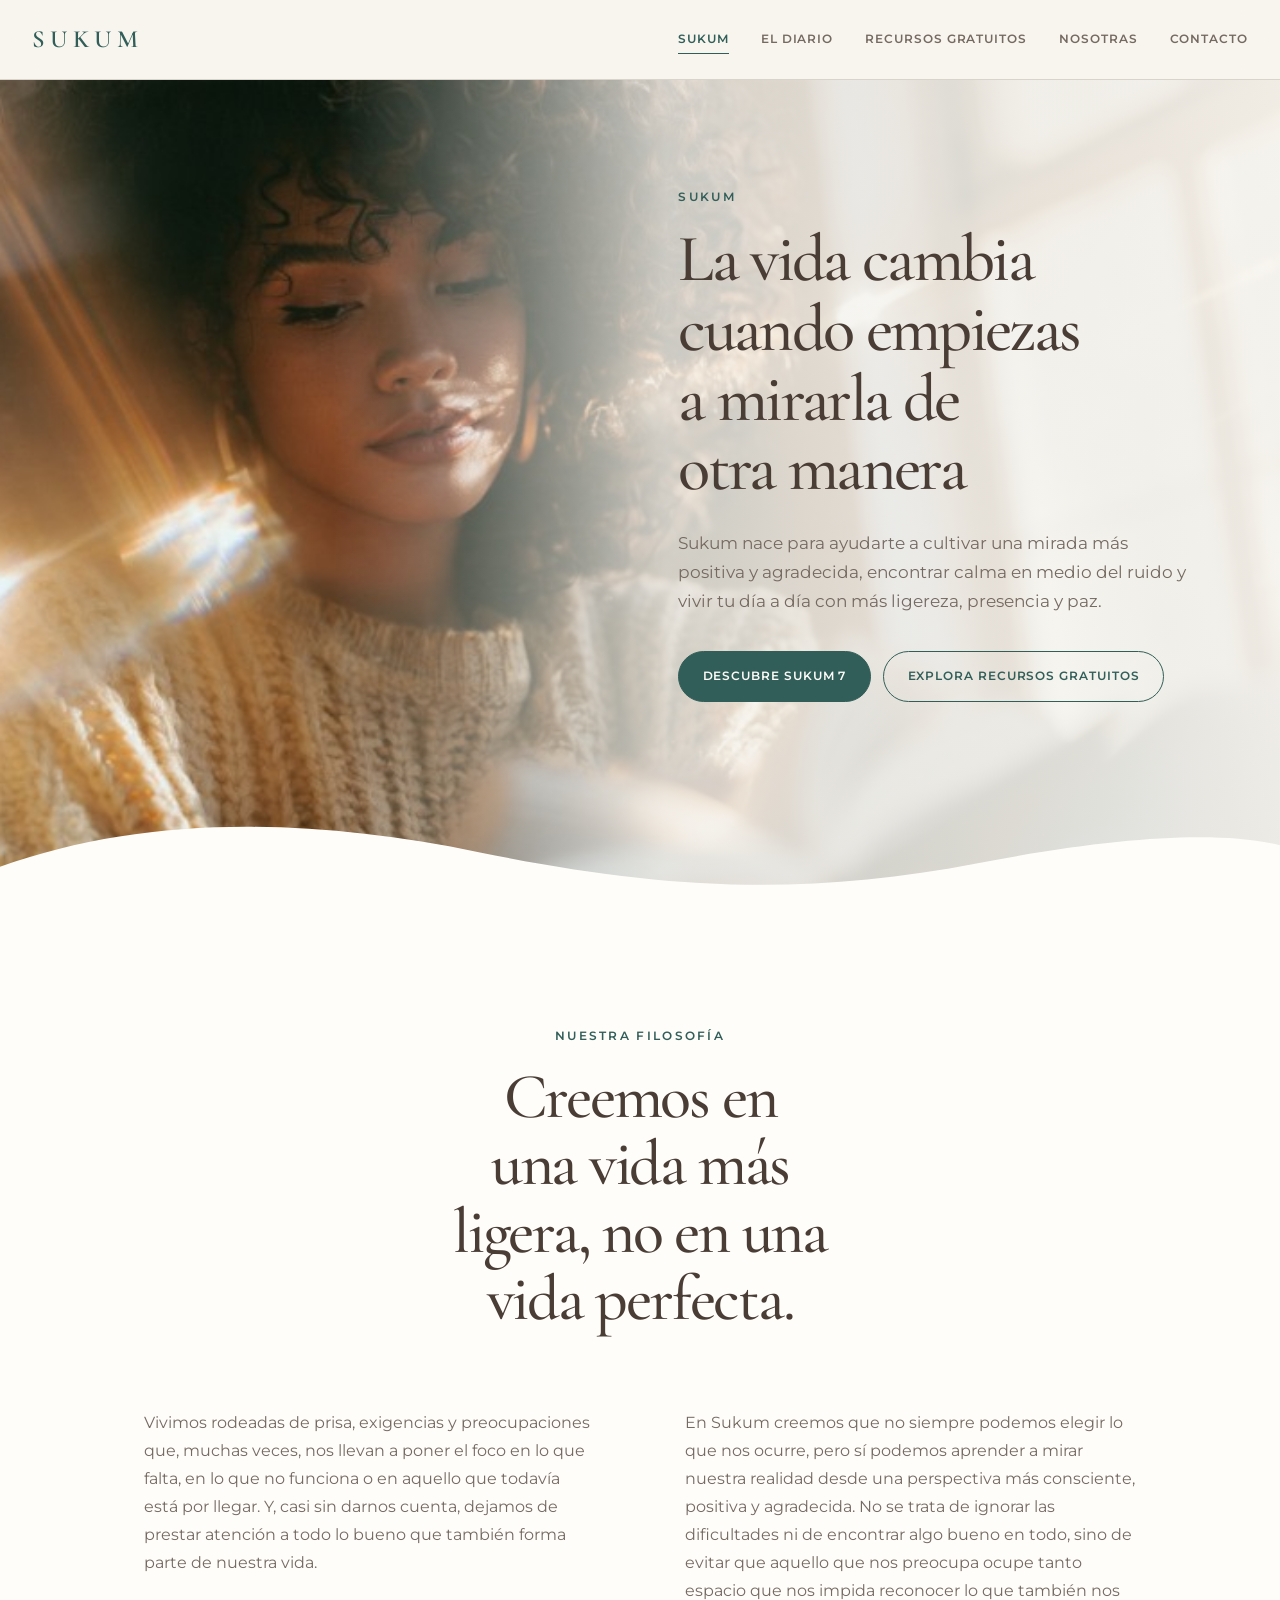
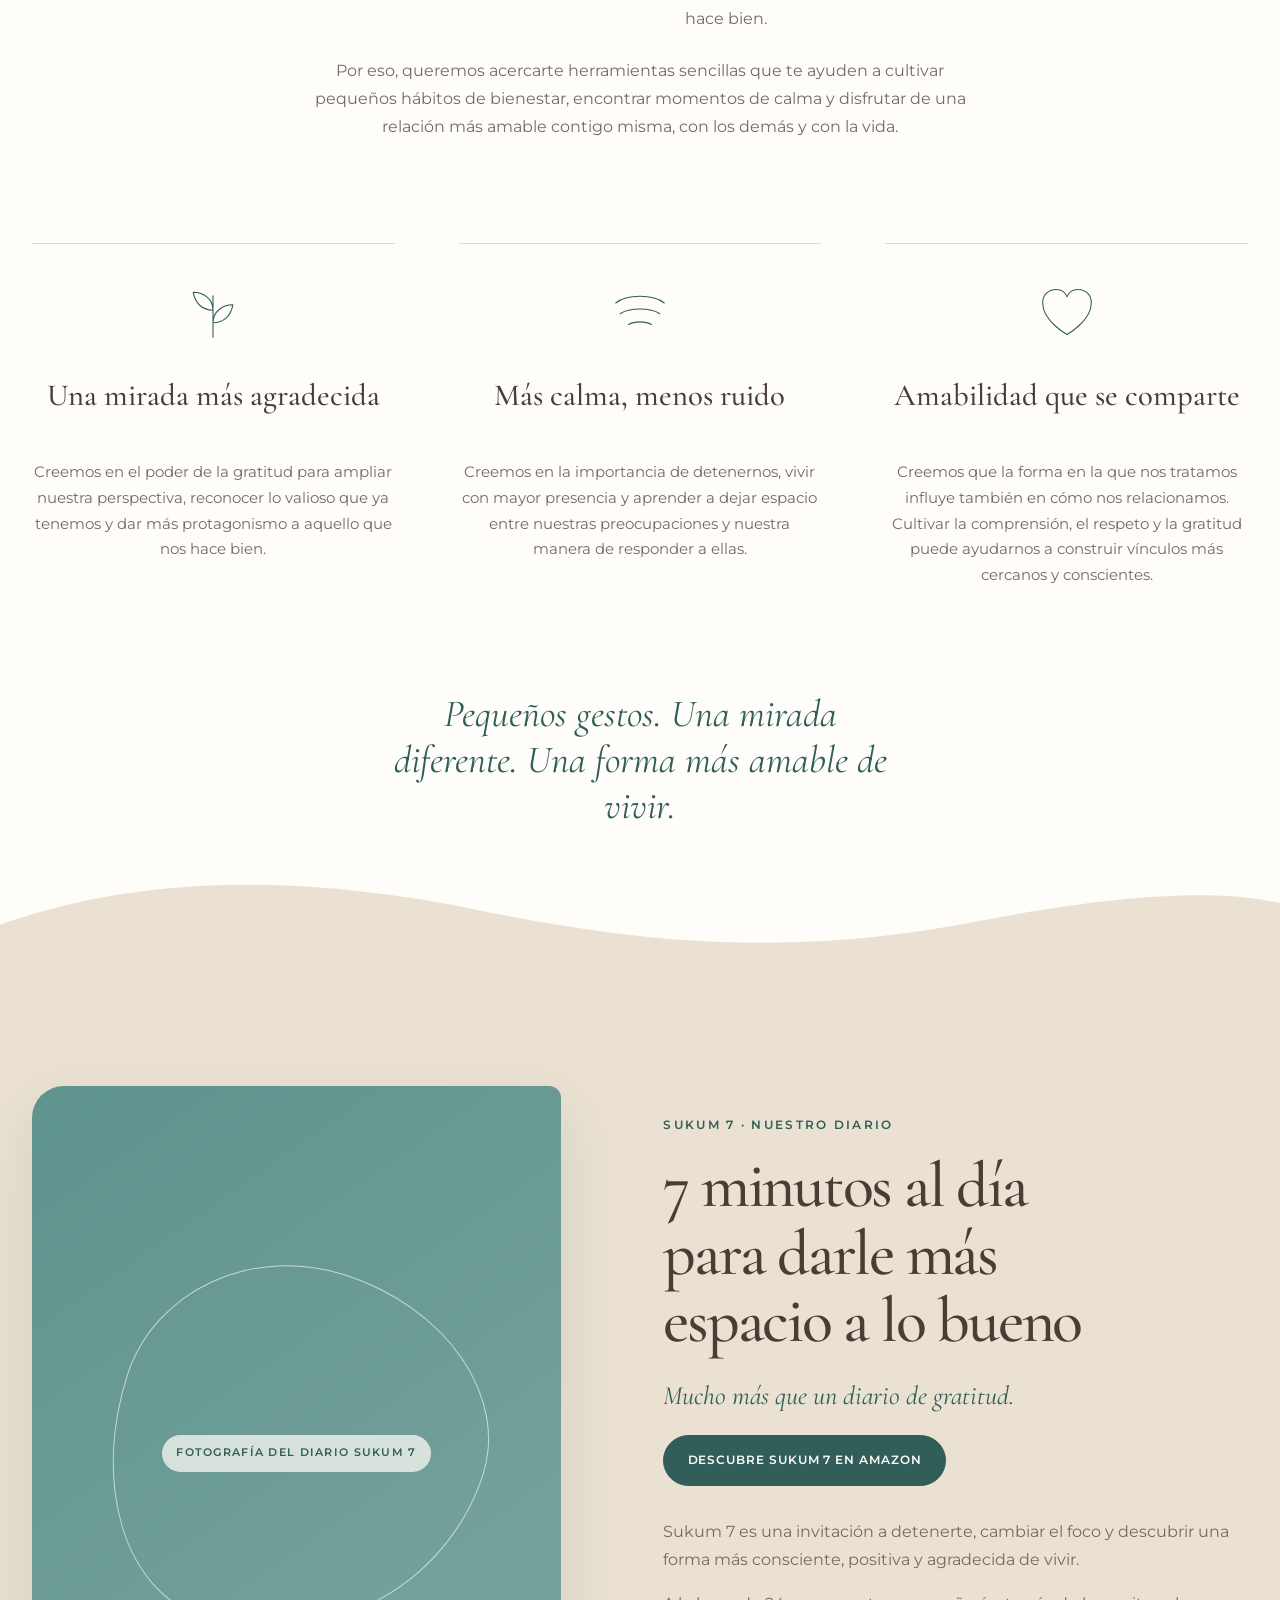
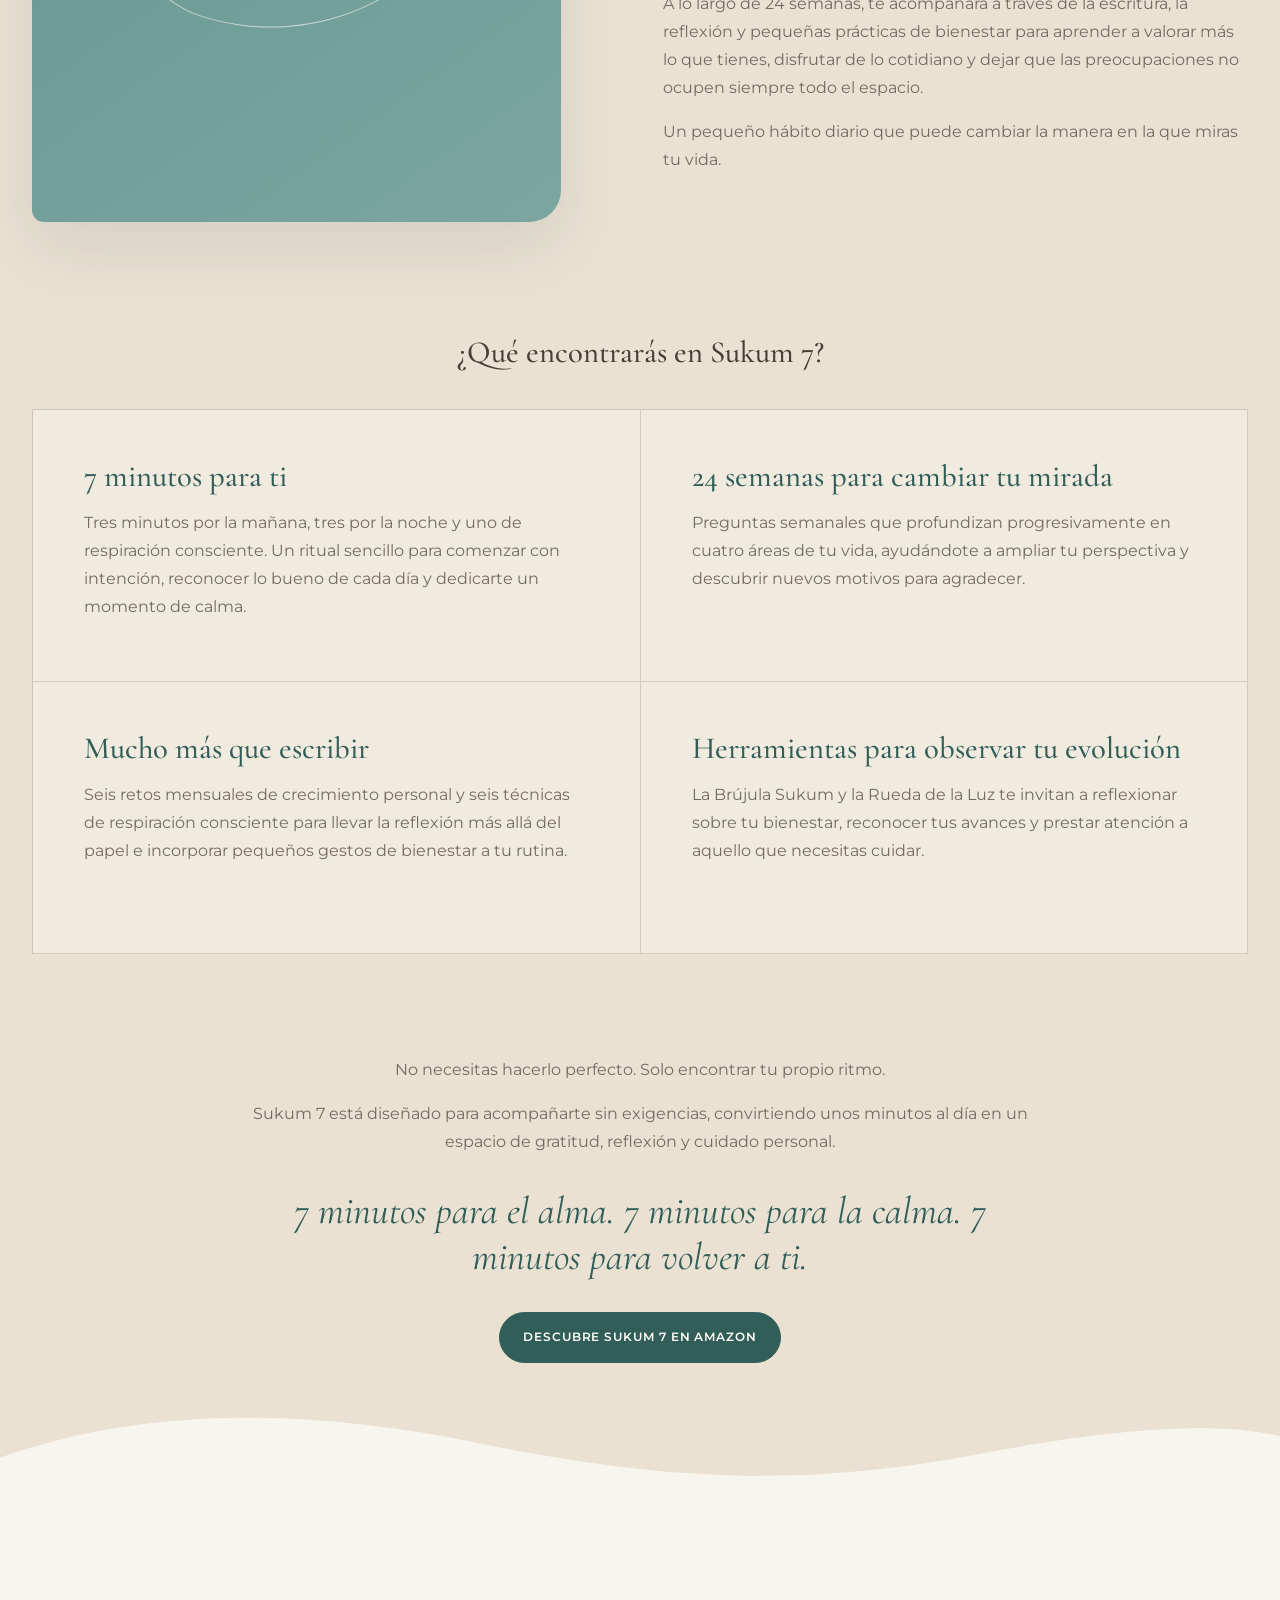
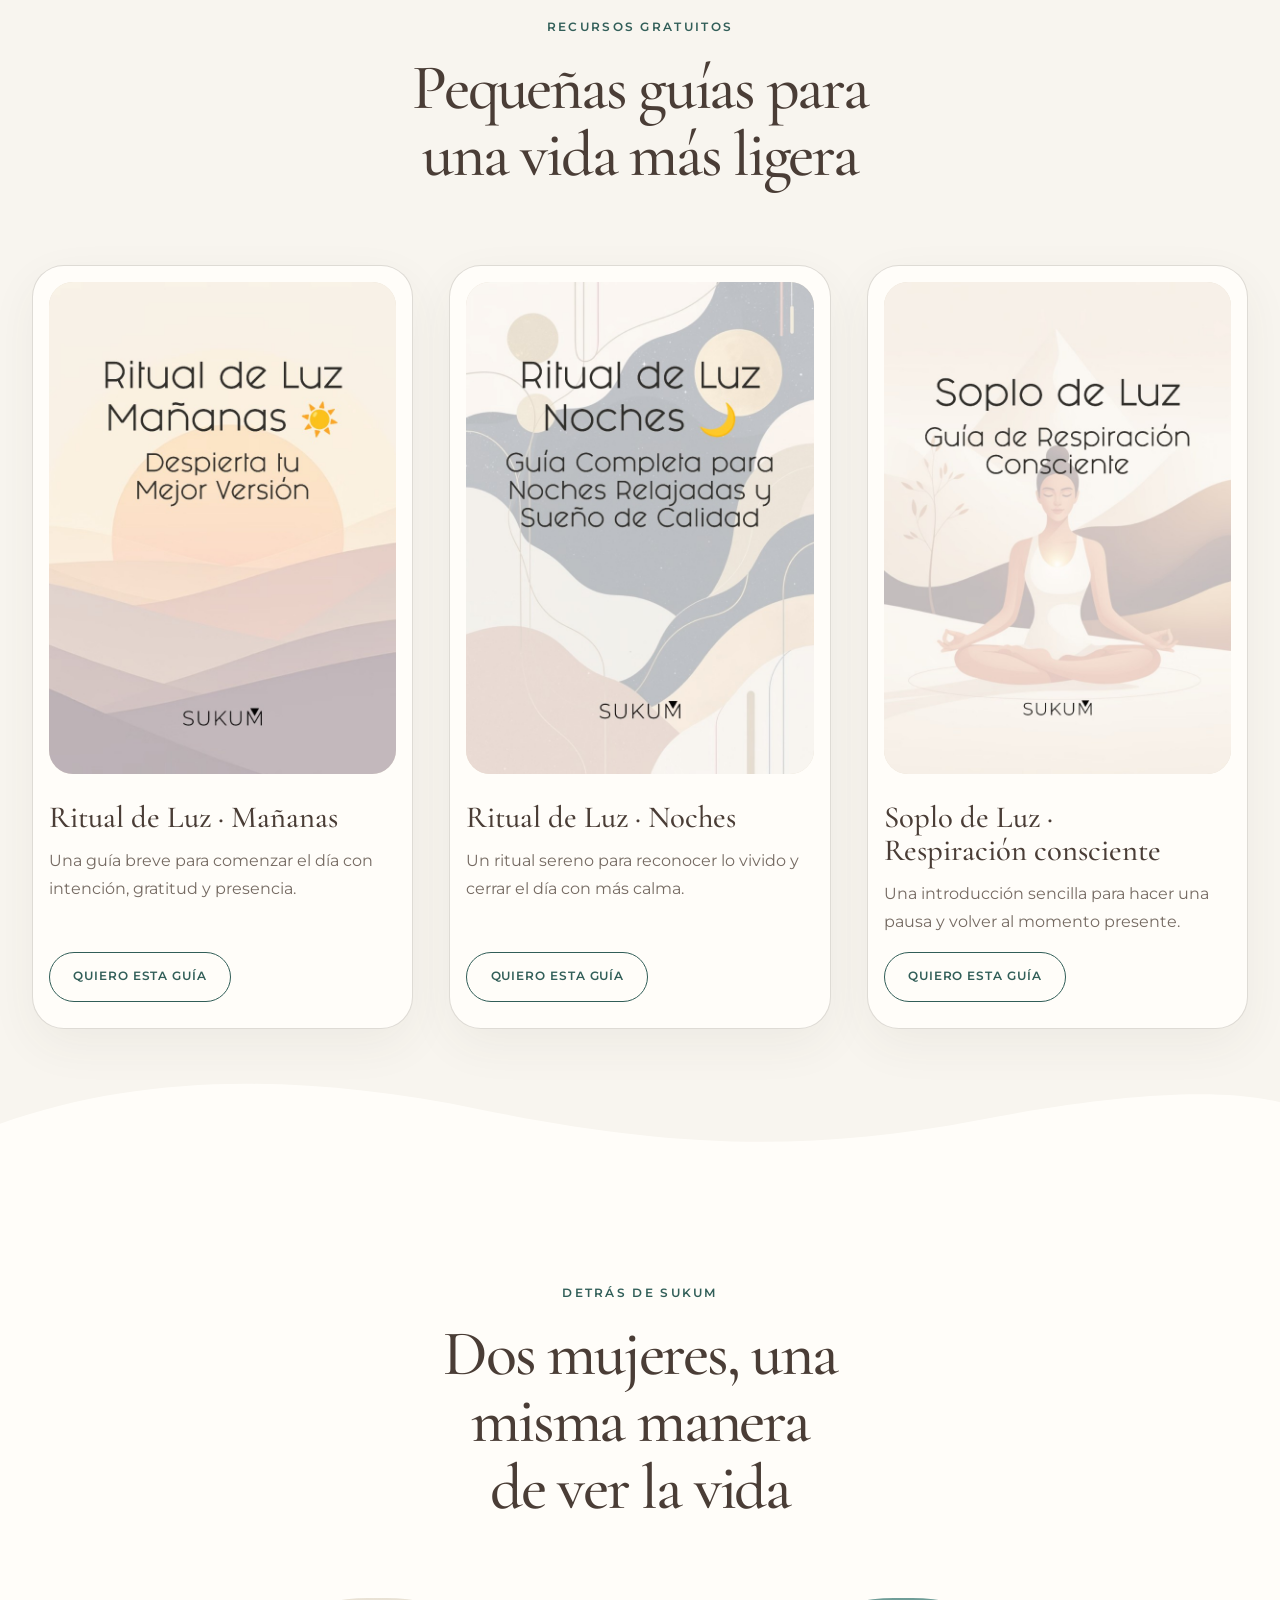
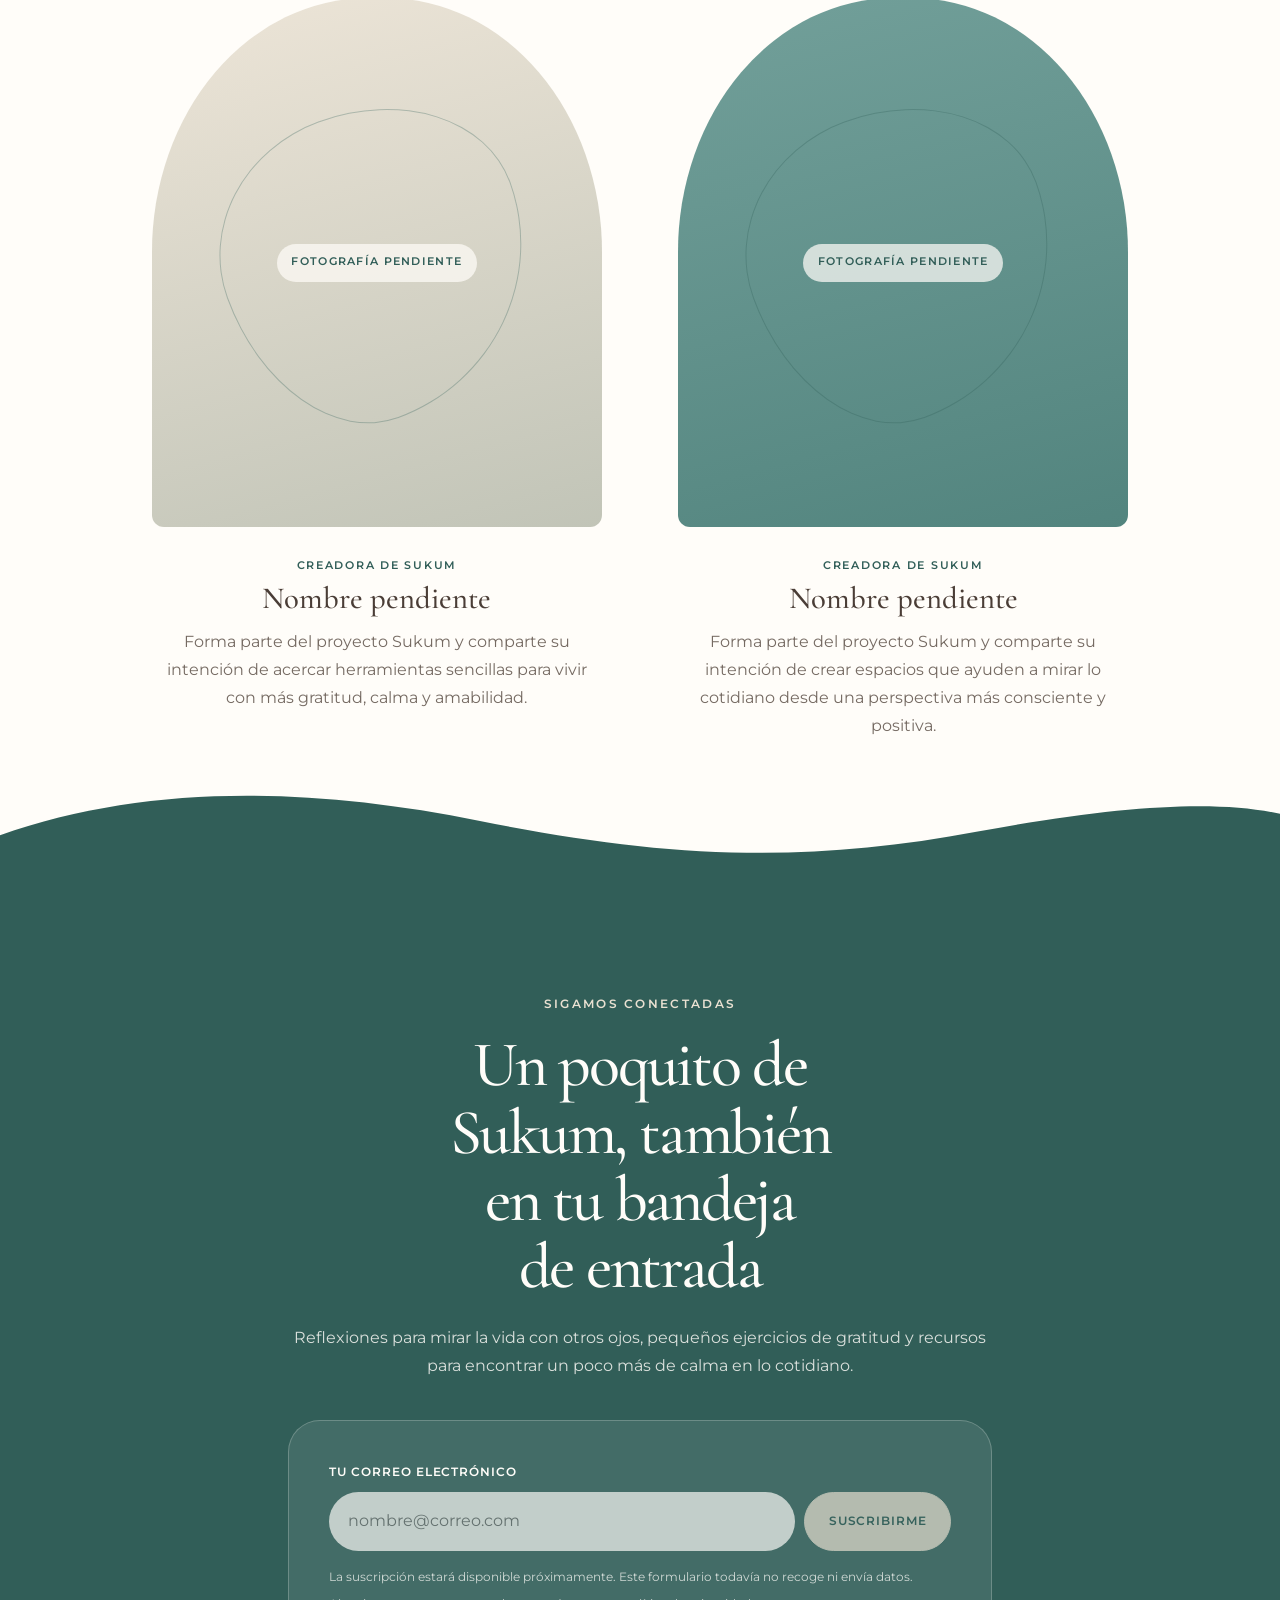
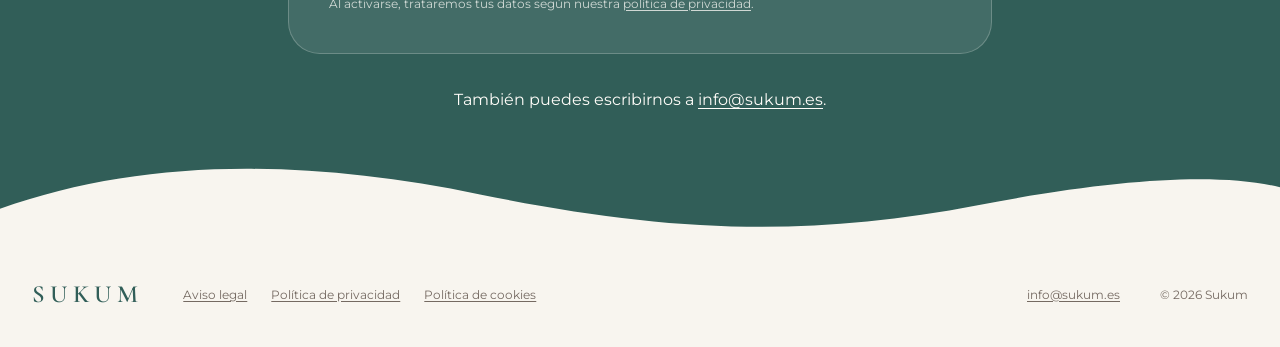
==== commit e80346e2: "Usa la fotografía como fondo de toda la portada con texto superpuesto Co-authored-by: Cursor <cursor" ====
--- a/index.html
+++ b/index.html
@@ -20,7 +20,7 @@
     href="https://fonts.googleapis.com/css2?family=Cormorant+Garamond:ital,wght@0,400;0,500;0,600;1,400&family=Montserrat:wght@300;400;500;600&display=swap"
     rel="stylesheet"
   />
-  <link rel="stylesheet" href="styles.css?v=20261106-3" />
+  <link rel="stylesheet" href="styles.css?v=20261106-4" />
   <script type="application/ld+json">
     {
       "@context": "https://schema.org",
@@ -42,7 +42,7 @@
       ]
     }
   </script>
-  <script src="scripts/site.js?v=20261106-3" defer></script>
+  <script src="scripts/site.js?v=20261106-4" defer></script>
 </head>
 <body>
   <a class="skip-link" href="#contenido">Saltar al contenido</a>
--- a/styles.css
+++ b/styles.css
@@ -236,10 +236,29 @@
 }
 
 .hero {
+  position: relative;
   display: grid;
   min-height: calc(100svh - 5rem);
   grid-template-columns: minmax(0, 0.92fr) minmax(0, 1.08fr);
+  isolation: isolate;
   background: var(--ivory);
+}
+
+/* La fotografía ocupa toda la portada, también por detrás del texto.
+   El degradado marfil mantiene el titular legible sin tapar a la persona. */
+.hero::before {
+  position: absolute;
+  inset: 0;
+  z-index: -1;
+  background: linear-gradient(
+    90deg,
+    rgba(248, 245, 239, 0) 0%,
+    rgba(248, 245, 239, 0) 26%,
+    rgba(248, 245, 239, 0.8) 52%,
+    rgba(248, 245, 239, 0.93) 100%
+  );
+  content: "";
+  pointer-events: none;
 }
 
 .hero-visual,
@@ -253,7 +272,9 @@
 }
 
 .hero-visual {
-  min-height: 40rem;
+  position: absolute;
+  inset: 0;
+  z-index: -2;
   background:
     linear-gradient(155deg, rgba(49, 94, 88, 0.07), rgba(49, 94, 88, 0.28)),
     var(--beige);
@@ -315,6 +336,7 @@
 }
 
 .hero-content {
+  grid-column: 2;
   display: flex;
   max-width: 46rem;
   flex-direction: column;
@@ -986,10 +1008,6 @@
     grid-template-columns: minmax(0, 0.9fr) minmax(0, 1.1fr);
   }
 
-  .hero-visual {
-    min-height: 38rem;
-  }
-
   .hero-content {
     padding: 5rem 2.5rem calc(4rem + var(--curve));
   }
@@ -1087,14 +1105,30 @@
     flex-direction: column;
   }
 
+  /* En móvil la foto ocupa la parte alta y se funde con el marfil donde empieza el texto. */
   .hero-visual {
-    min-height: min(68vh, 34rem);
-    order: 2;
+    inset: 0 0 auto;
+    height: 26rem;
+  }
+
+  .hero-visual img {
+    object-position: 28% center;
+  }
+
+  .hero::before {
+    inset: 0 0 auto;
+    height: 26rem;
+    background: linear-gradient(
+      180deg,
+      rgba(248, 245, 239, 0) 40%,
+      rgba(248, 245, 239, 0.85) 75%,
+      var(--ivory) 100%
+    );
   }
 
   .hero-content {
     max-width: none;
-    padding: 4.5rem 1.5rem 3.5rem; /* la imagen va debajo: la ola cae sobre ella */
+    padding: 21rem 1.5rem calc(3.5rem + var(--curve));
   }
 
   .hero h1 {
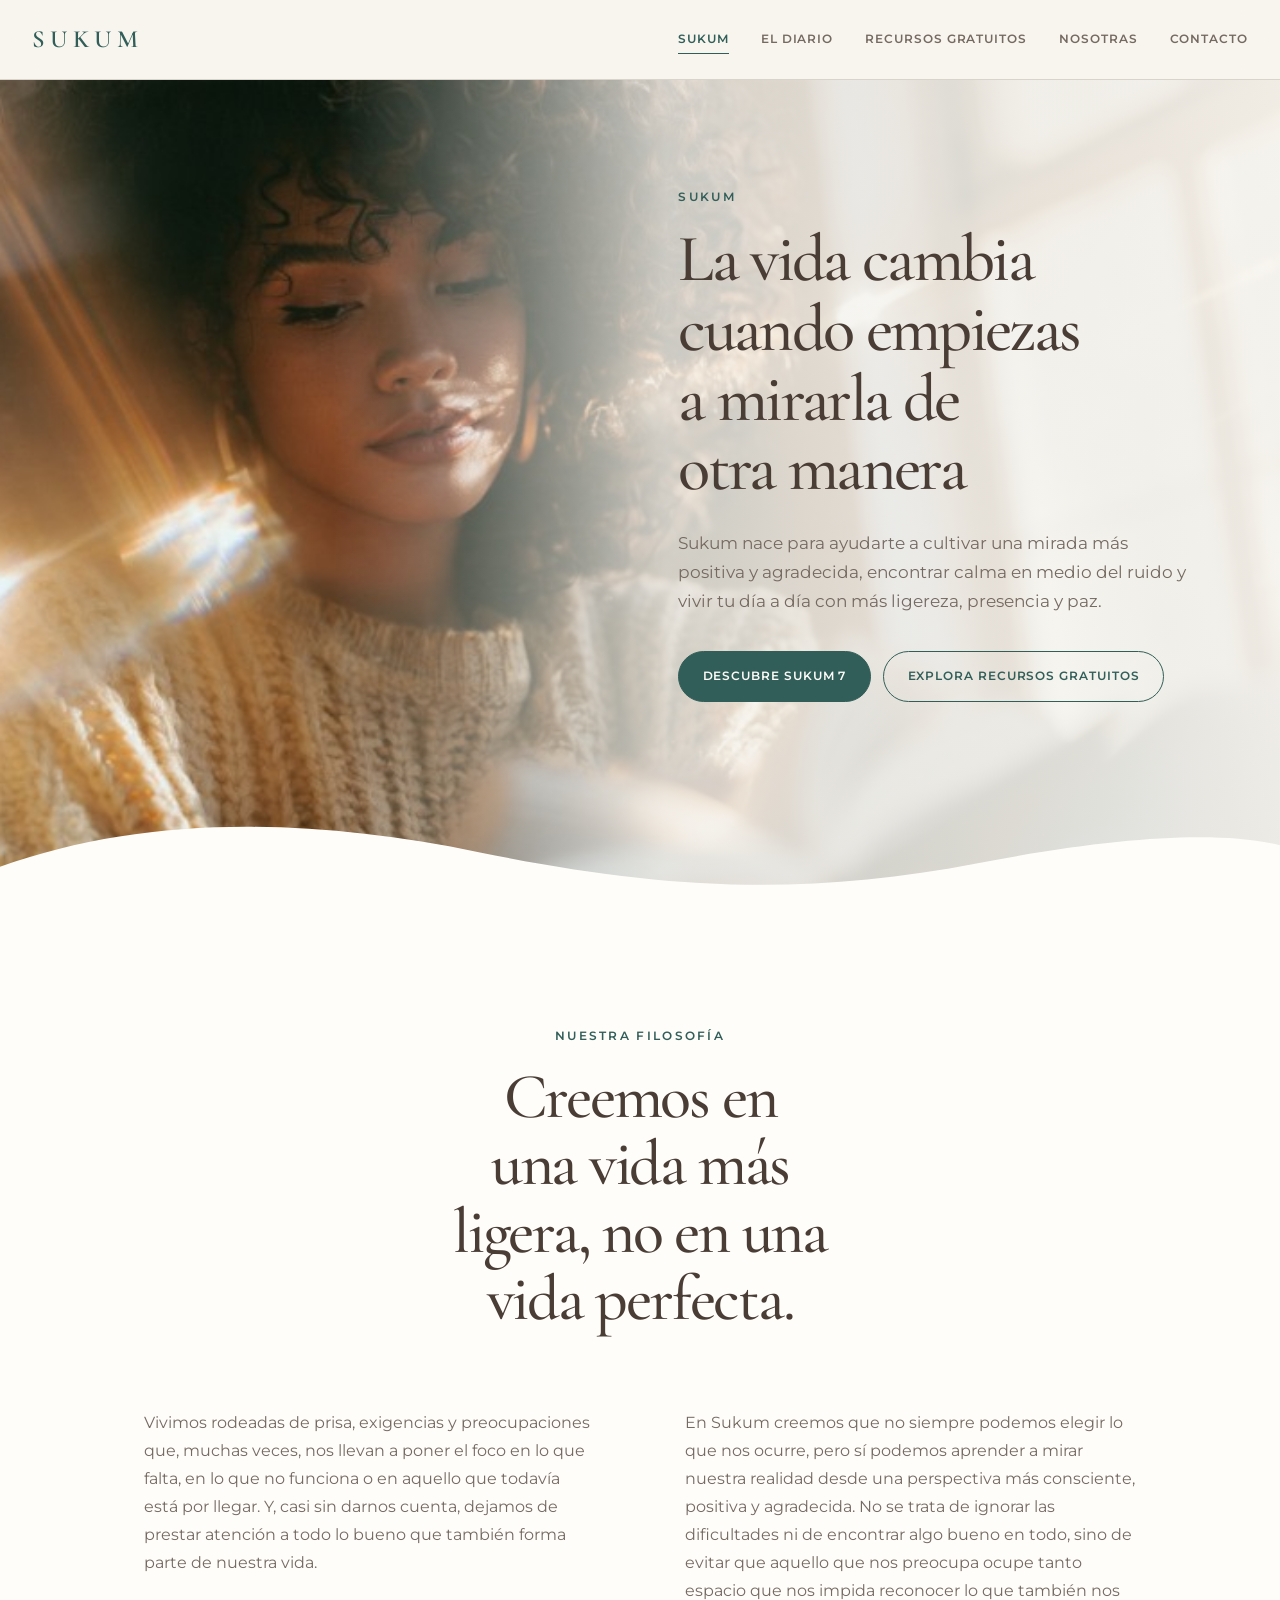
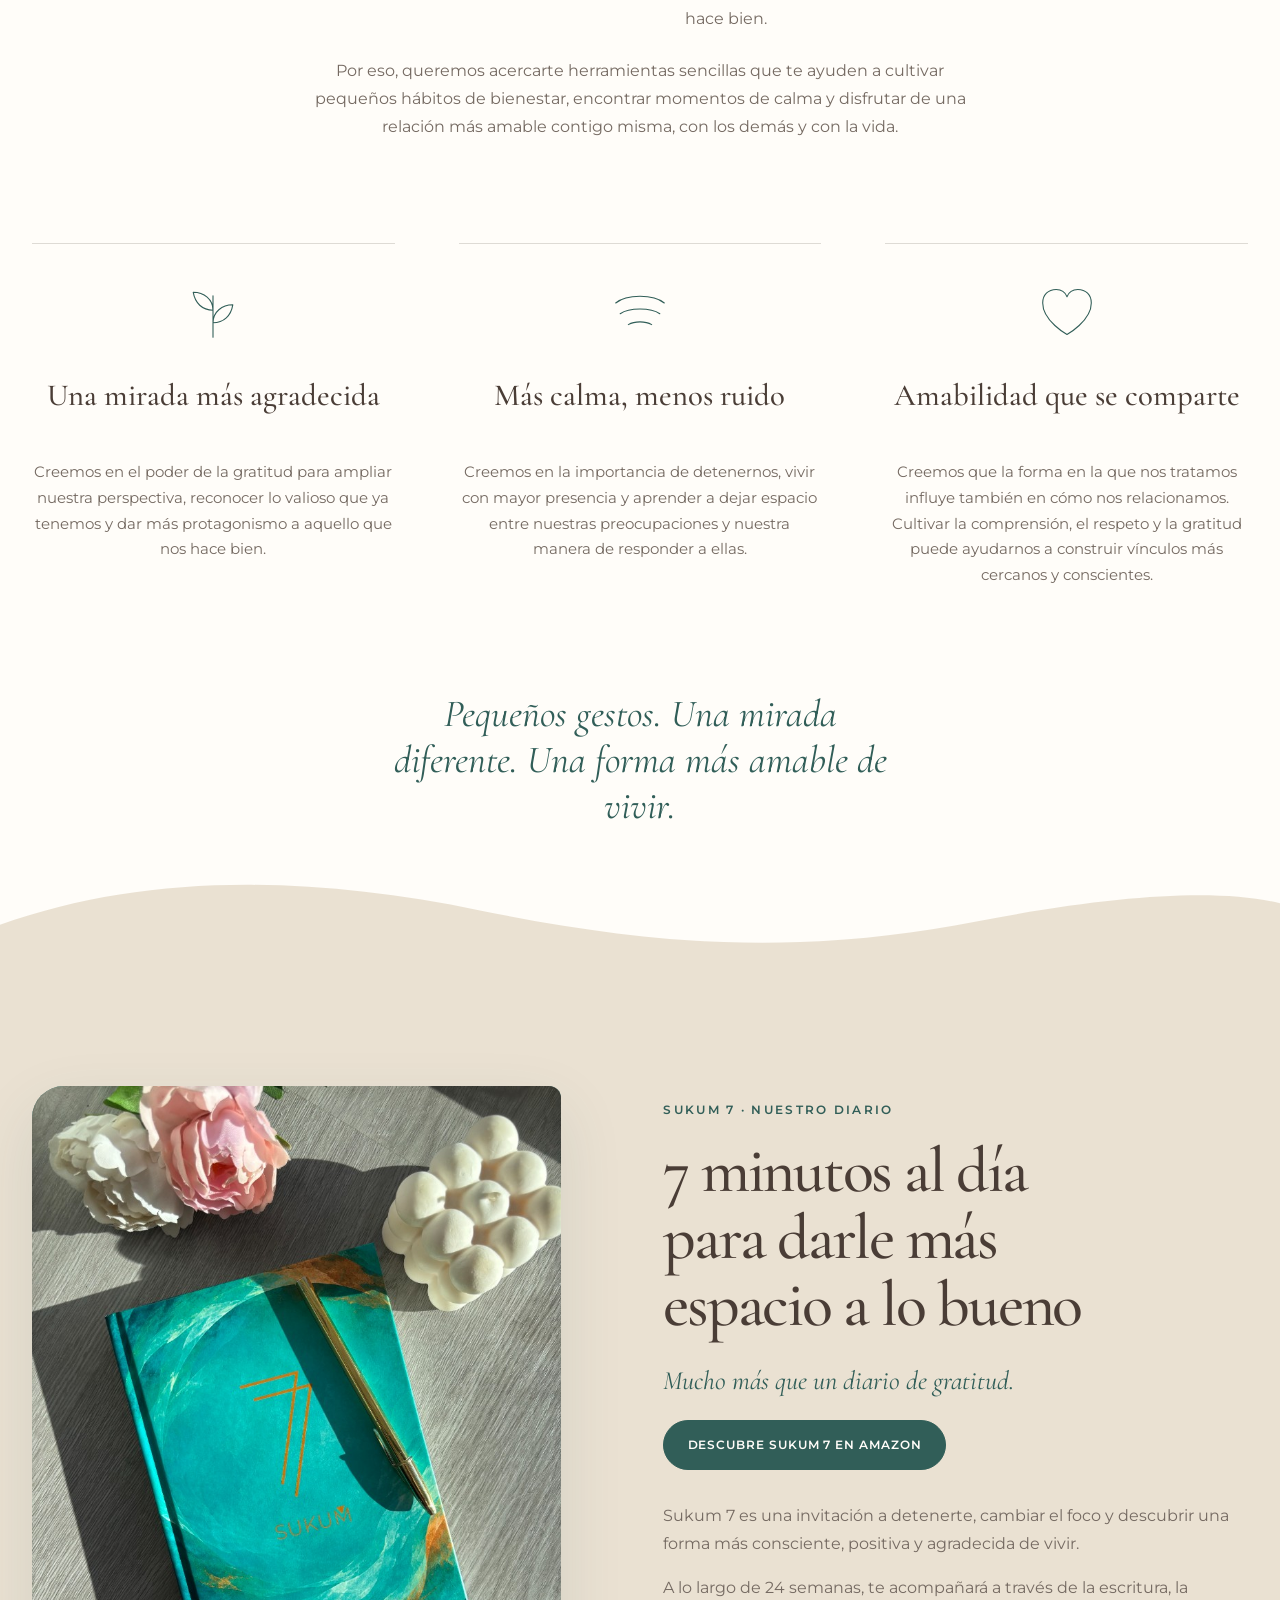
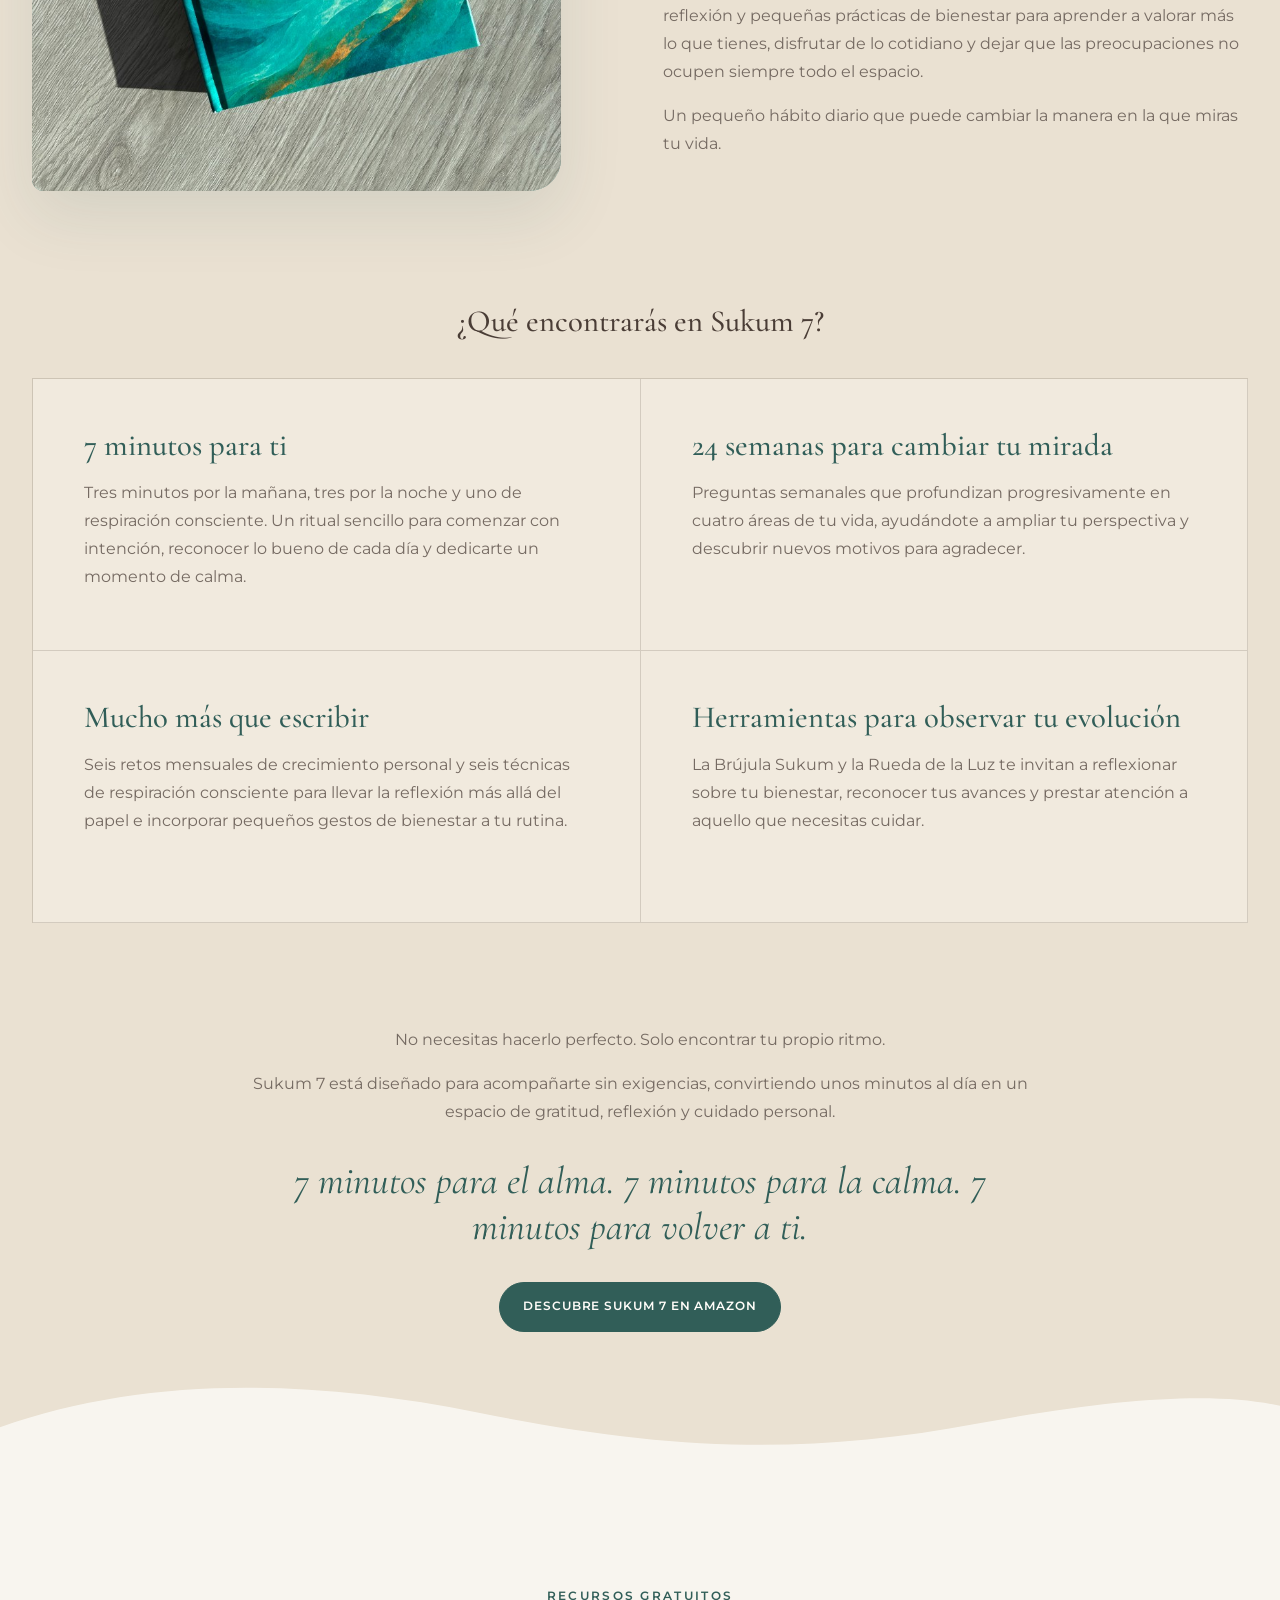
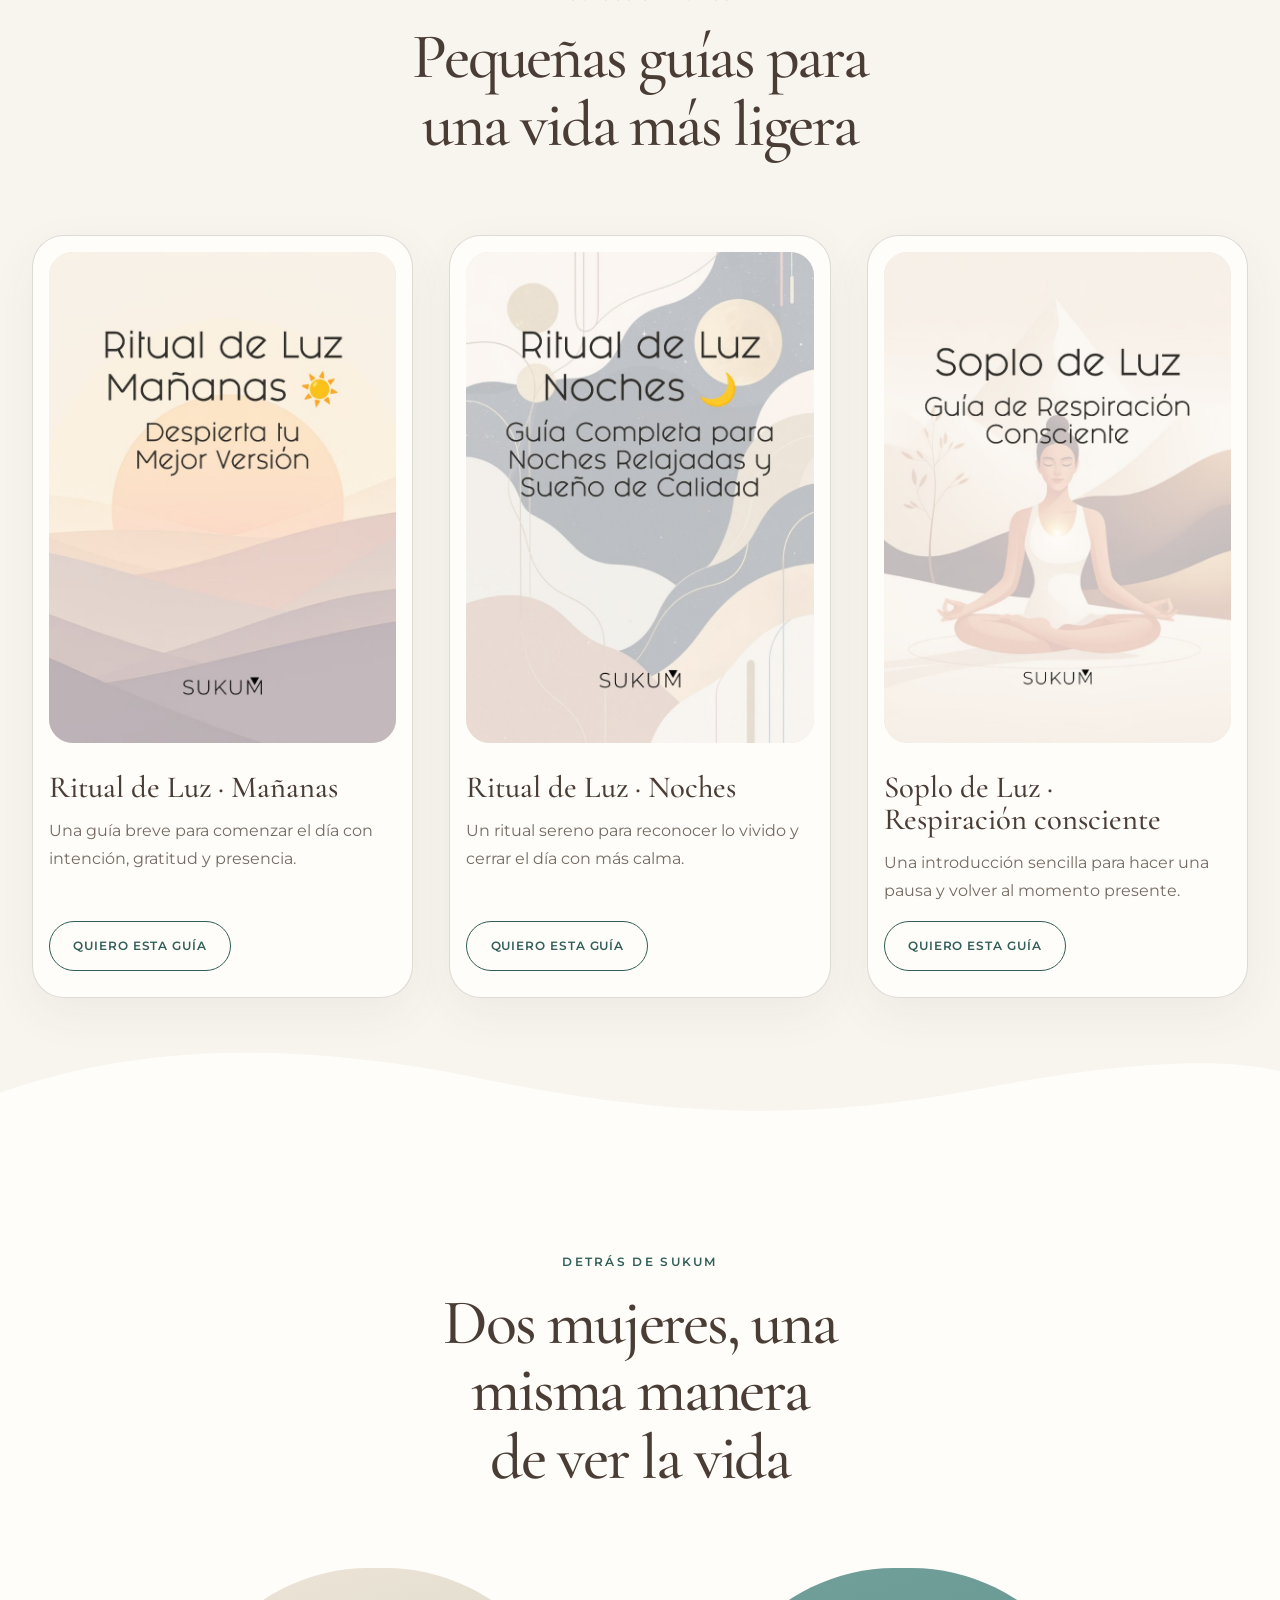
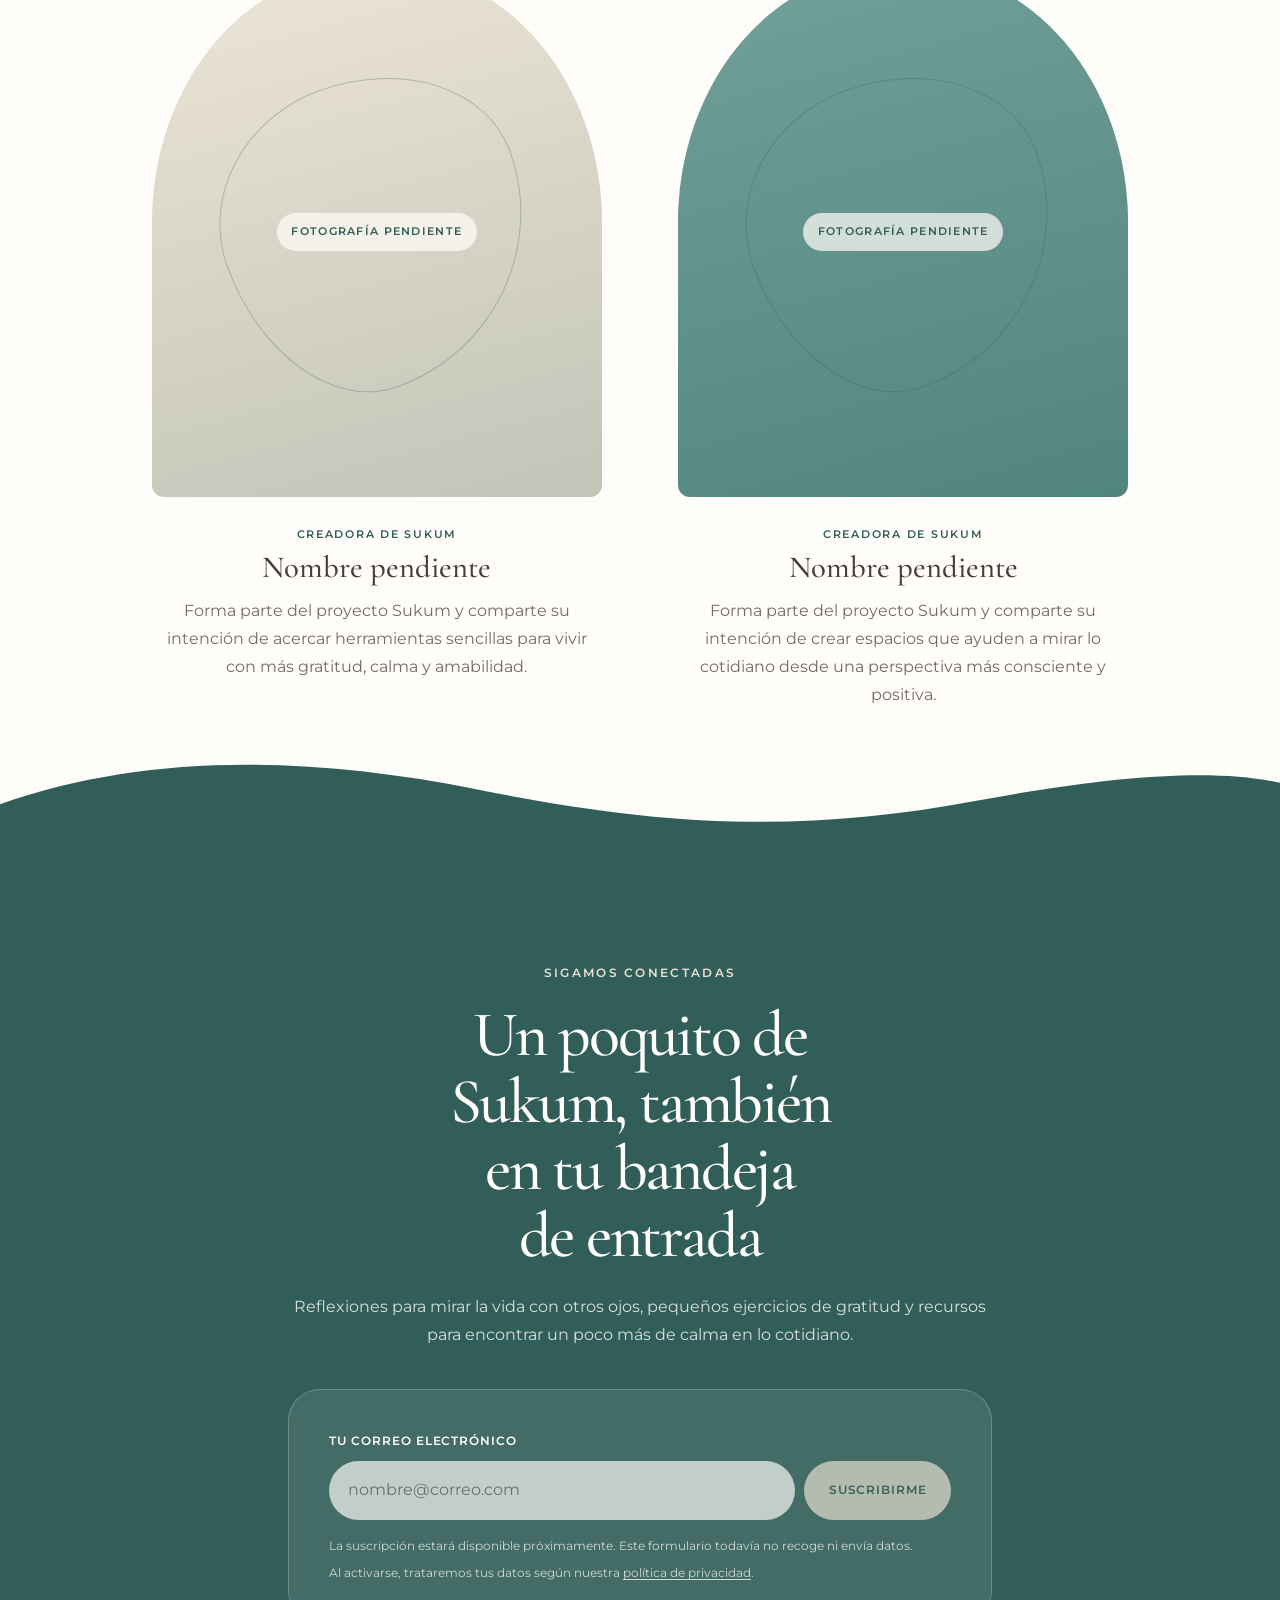
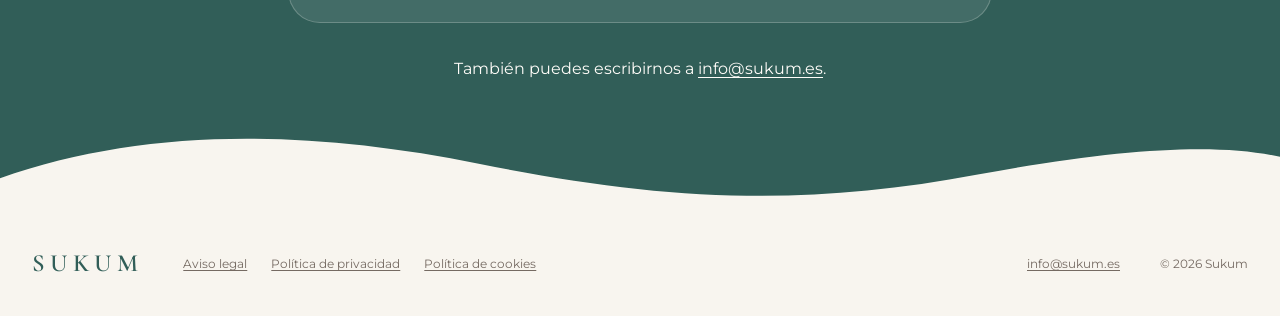
==== commit 903b62ce: "Añade la fotografía del libro Sukum 7 a la sección El diario Co-authored-by: Cursor <cursoragent@cur" ====
--- a/index.html
+++ b/index.html
@@ -20,7 +20,7 @@
     href="https://fonts.googleapis.com/css2?family=Cormorant+Garamond:ital,wght@0,400;0,500;0,600;1,400&family=Montserrat:wght@300;400;500;600&display=swap"
     rel="stylesheet"
   />
-  <link rel="stylesheet" href="styles.css?v=20261106-4" />
+  <link rel="stylesheet" href="styles.css?v=20261127-5" />
   <script type="application/ld+json">
     {
       "@context": "https://schema.org",
@@ -42,7 +42,7 @@
       ]
     }
   </script>
-  <script src="scripts/site.js?v=20261106-4" defer></script>
+  <script src="scripts/site.js?v=20261127-5" defer></script>
 </head>
 <body>
   <a class="skip-link" href="#contenido">Saltar al contenido</a>
@@ -167,8 +167,14 @@
     <section id="diario" class="section journal" aria-labelledby="titulo-diario">
       <div class="section-inner">
         <div class="journal-intro">
-          <div class="journal-visual" role="img" aria-label="Espacio reservado para una fotografía de Sukum 7 abierto">
-            <span>Fotografía del diario Sukum 7</span>
+          <div class="journal-visual">
+            <img
+              src="images/libro-sukum-7.jpg"
+              width="768"
+              height="1024"
+              loading="lazy"
+              alt="El diario Sukum 7, de tapa dura en tonos turquesa y dorado, con un bolígrafo dorado, peonías y una vela blanca"
+            >
           </div>
           <div class="journal-content">
             <p class="eyebrow">Sukum 7 · Nuestro diario</p>
@@ -176,7 +182,7 @@
             <p class="subtitle">Mucho más que un diario de gratitud.</p>
             <a
               class="button button-primary"
-              href="https://www.amazon.es/dp/B0HQ4X8MDZ"
+              href="https://www.amazon.es/dp/B0HRMMMY6G"
               target="_blank"
               rel="noopener noreferrer"
             >Descubre Sukum 7 en Amazon</a>
@@ -239,7 +245,7 @@
           </p>
           <a
             class="button button-primary"
-            href="https://www.amazon.es/dp/B0HQ4X8MDZ"
+            href="https://www.amazon.es/dp/B0HRMMMY6G"
             target="_blank"
             rel="noopener noreferrer"
           >Descubre Sukum 7 en Amazon</a>
--- a/styles.css
+++ b/styles.css
@@ -567,12 +567,24 @@
 }
 
 .journal-visual {
-  min-height: 46rem;
+  aspect-ratio: 0.75;
   background:
     linear-gradient(145deg, rgba(95, 147, 141, 0.3), rgba(255, 253, 249, 0.18)),
     var(--green);
   border-radius: var(--radius-lg) var(--radius-sm) var(--radius-lg) var(--radius-sm);
   box-shadow: var(--shadow);
+}
+
+.journal-visual img {
+  position: absolute;
+  inset: 0;
+  width: 100%;
+  height: 100%;
+  object-fit: cover;
+}
+
+.journal-visual:has(img)::before {
+  display: none;
 }
 
 .journal-visual::before {
@@ -1019,10 +1031,6 @@
   .journal-intro {
     align-items: start;
     gap: 3rem;
-  }
-
-  .journal-visual {
-    min-height: 38rem;
   }
 
   .resource-grid {
@@ -1167,10 +1175,6 @@
     min-height: 0;
   }
 
-  .journal-visual {
-    min-height: min(110vw, 38rem);
-  }
-
   .journal-content {
     order: -1;
   }
